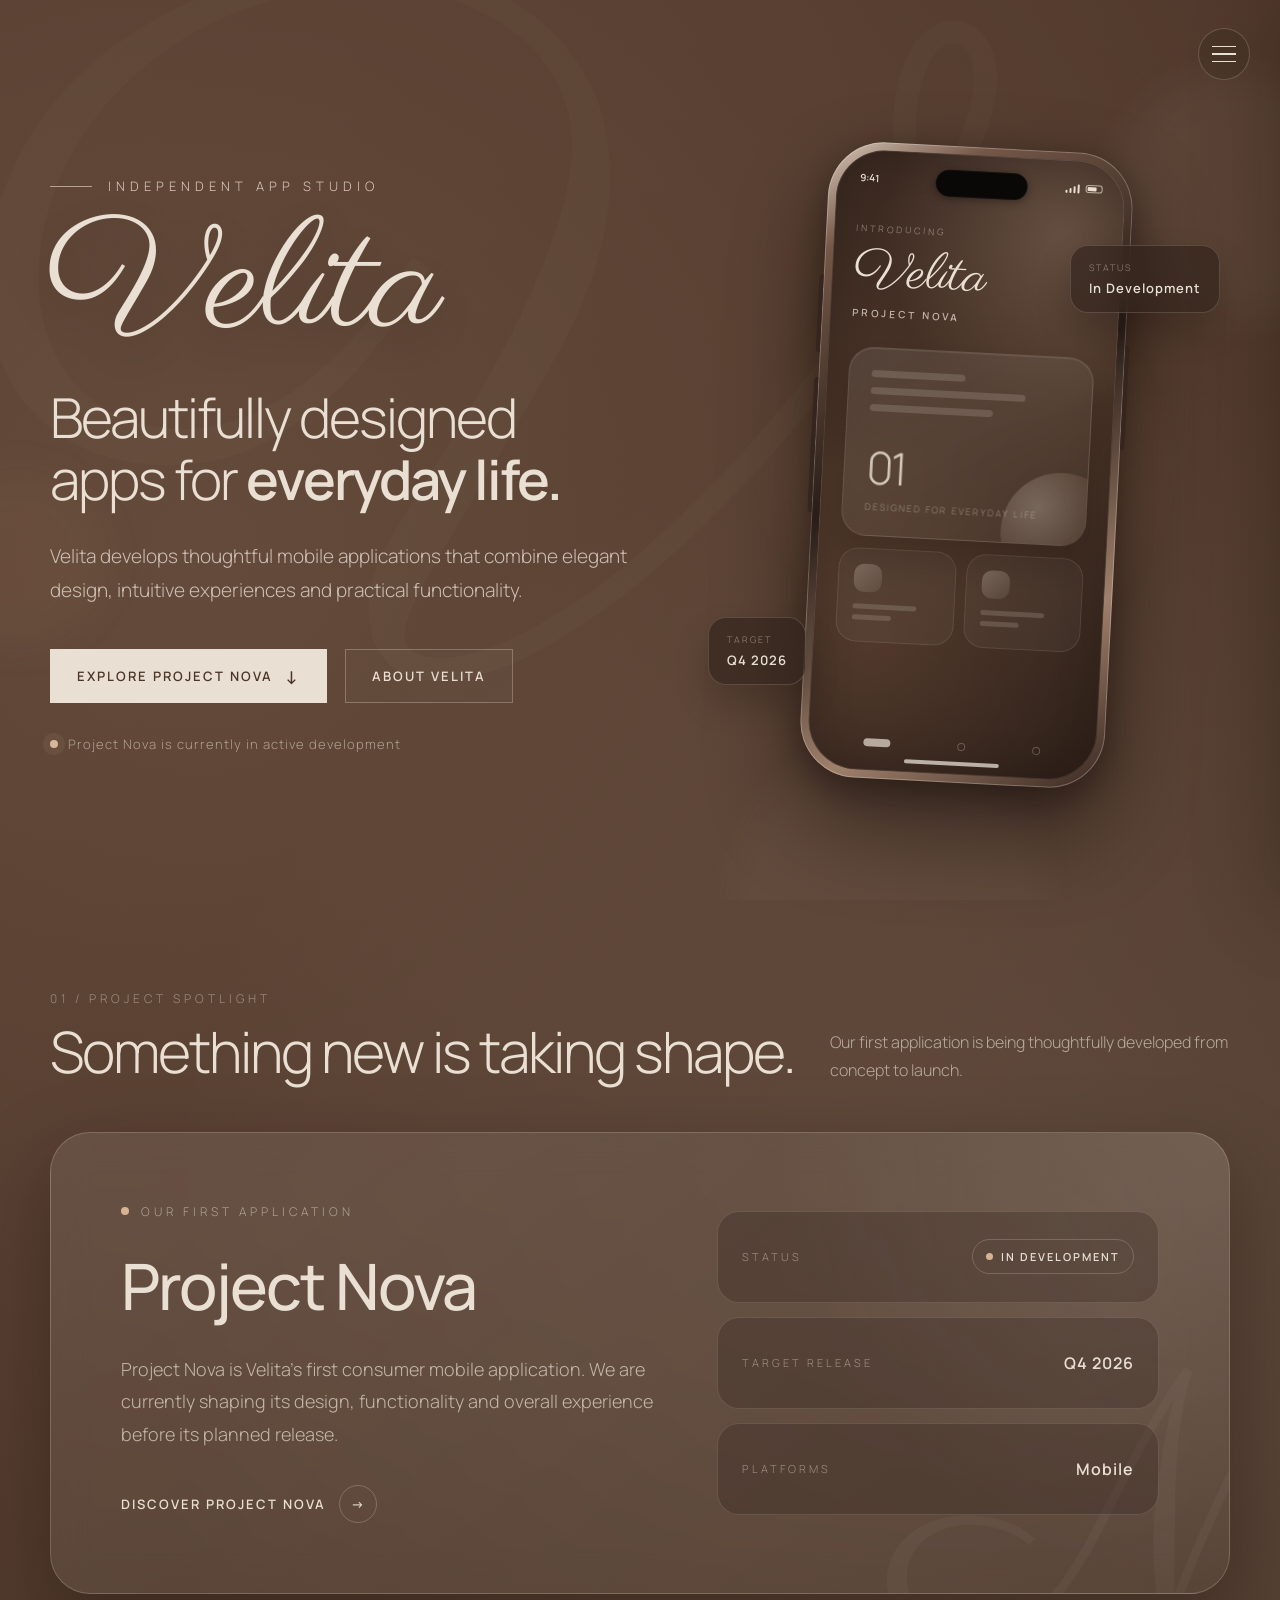
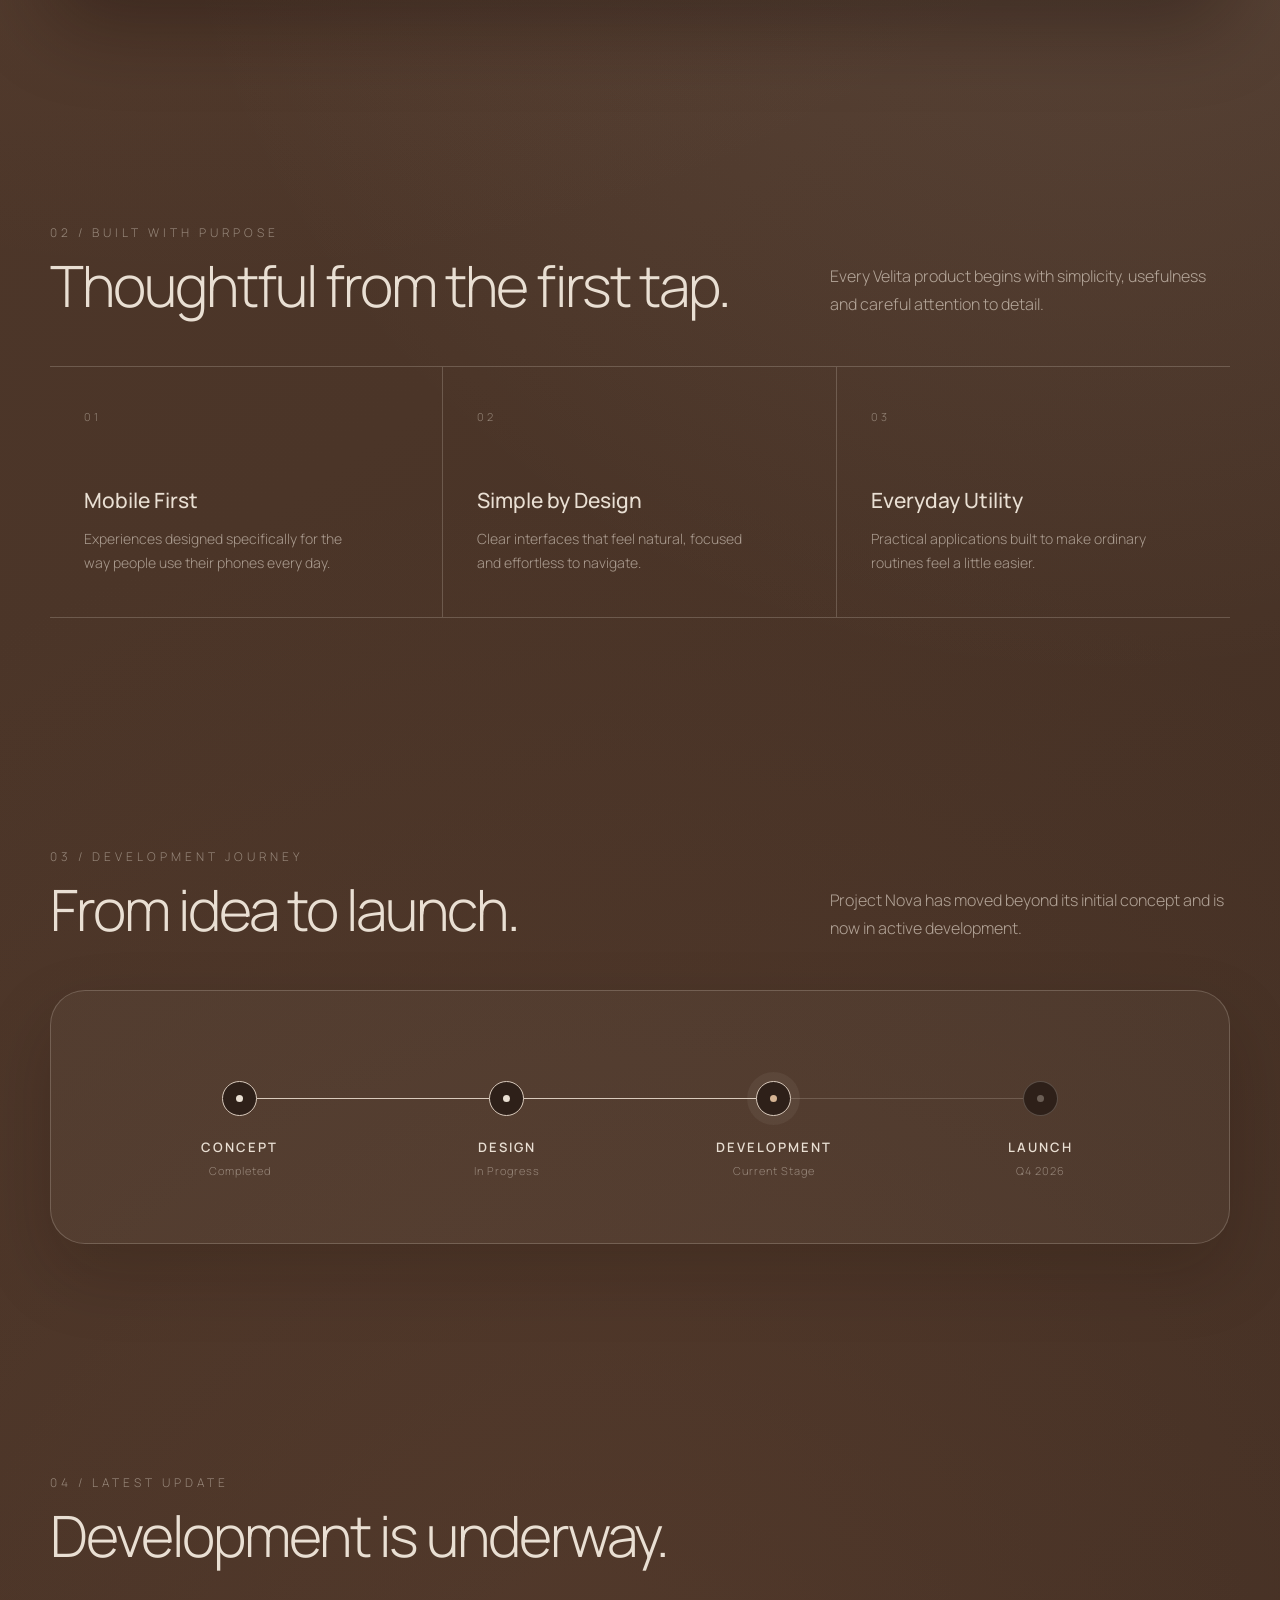
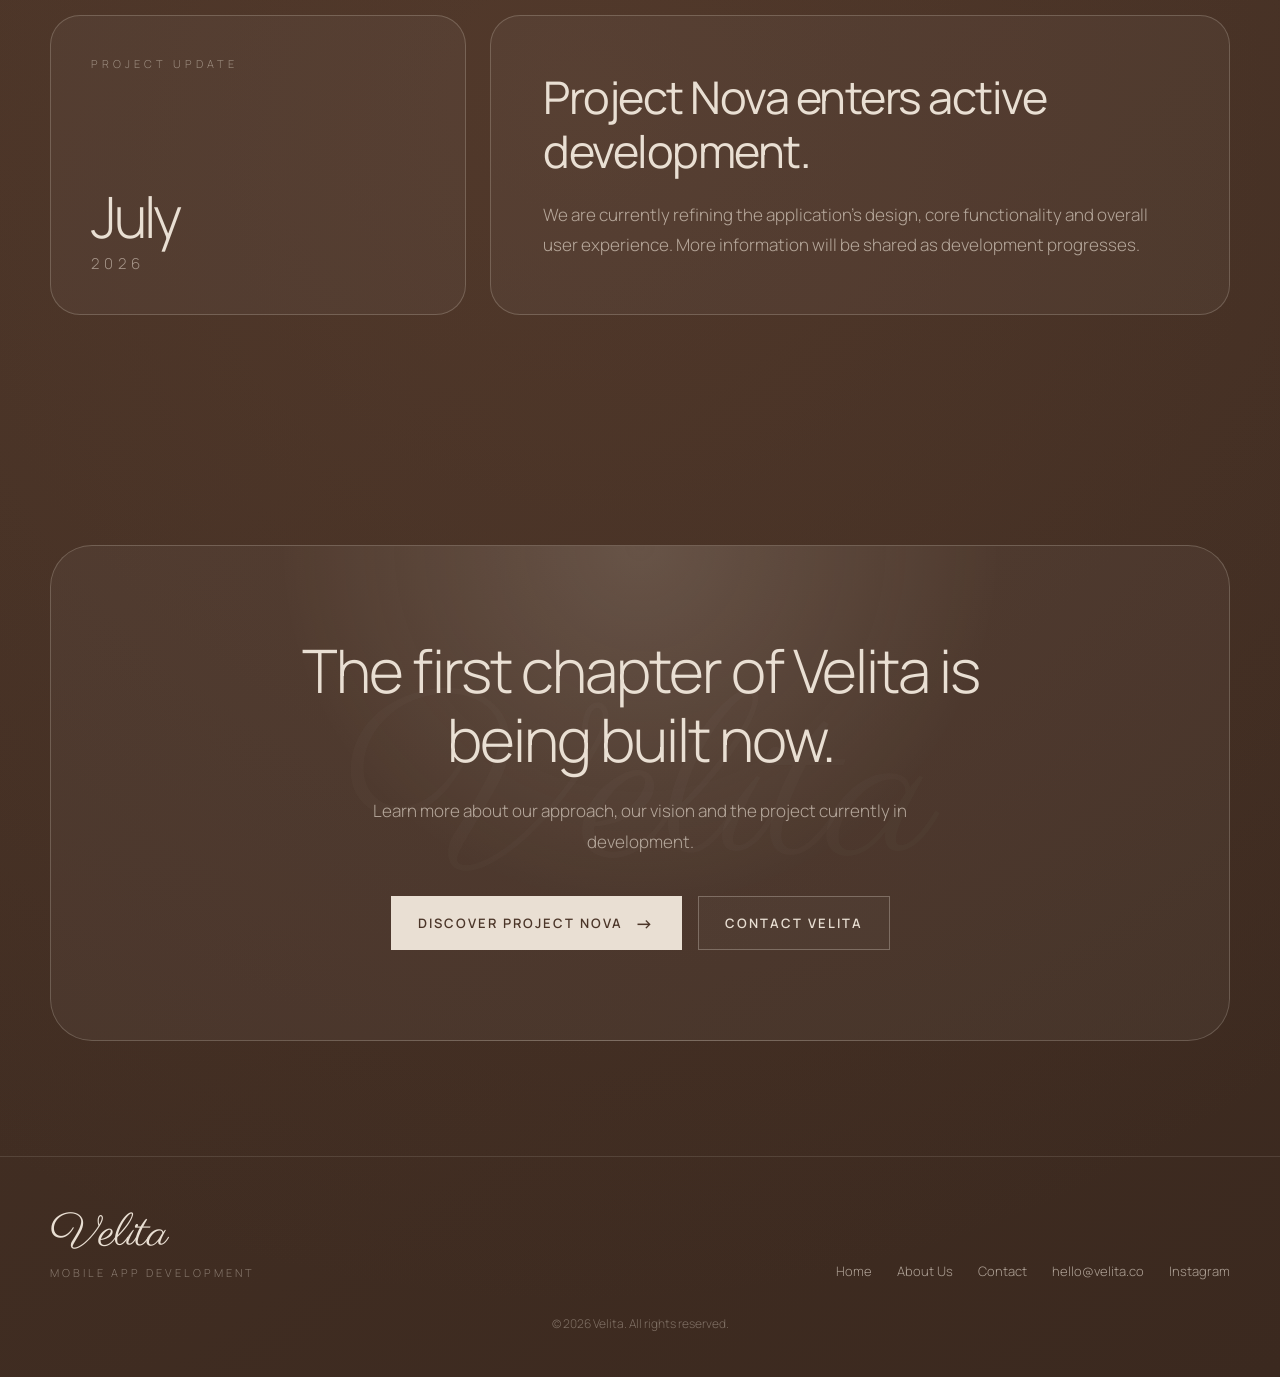
==== index.html @ 570be7b5 "Update index.html" ====
<!-- <!DOCTYPE html>
<html lang="en">

<head>
<meta charset="UTF-8">
<meta name="viewport" content="width=device-width, initial-scale=1.0">

<title>Velita | Mobile App Development</title>

<link rel="preconnect" href="https://fonts.googleapis.com">
<link rel="preconnect" href="https://fonts.gstatic.com" crossorigin>

<link href="https://fonts.googleapis.com/css2?family=Manrope:wght@300;400;600&family=Parisienne&display=swap" rel="stylesheet">

<style>

*{
    margin:0;
    padding:0;
    box-sizing:border-box;
}

html{
    scroll-behavior:smooth;
}

body{
    background:#4B3528;
    color:#E9DFD3;
    font-family:'Manrope',sans-serif;

    display:flex;
    justify-content:center;
    align-items:flex-start;

    min-height:100vh;
    text-align:center;
    padding:80px 30px 40px;
}

/* MENU BUTTON */

.menu-button{
    position:fixed;
    top:30px;
    right:30px;
    z-index:1001;

    width:45px;
    height:45px;

    border:none;
    background:transparent;
    cursor:pointer;

    display:flex;
    flex-direction:column;
    justify-content:center;
    align-items:center;
    gap:6px;
}

.menu-button span{
    width:28px;
    height:2px;
    background:#E9DFD3;
    transition:.3s;
}

/* DARK BACKGROUND BEHIND MENU */

.menu-overlay{
    position:fixed;
    inset:0;

    background:rgba(0,0,0,.35);

    opacity:0;
    visibility:hidden;

    transition:.3s;
    z-index:999;
}

.menu-overlay.active{
    opacity:1;
    visibility:visible;
}

/* SLIDE-OUT MENU */

.menu{
    position:fixed;
    top:0;
    right:-350px;

    width:320px;
    max-width:85%;
    height:100vh;

    background:#E9DFD3;
    color:#4B3528;

    padding:110px 45px;

    transition:.35s;
    z-index:1000;

    text-align:left;
}

.menu.active{
    right:0;
}

.menu a{
    display:block;

    color:#4B3528;
    text-decoration:none;

    font-size:24px;
    font-weight:300;

    margin-bottom:30px;
    transition:.2s;
}

.menu a:hover{
    opacity:.6;
}

.menu a.current{
    font-weight:600;
}

/* MAIN PAGE */

.container{
    width:100%;
    max-width:760px;
    padding:30px;
}

h1{
    font-family:'Parisienne',cursive;
    font-size:110px;
    font-weight:400;
    margin-bottom:15px;
}

.subtitle{
    letter-spacing:6px;
    font-size:18px;
    margin-bottom:50px;
}

.line{
    width:70px;
    height:1px;
    background:#E9DFD3;
    margin:0 auto 50px;
    opacity:.8;
}

h2{
    font-size:44px;
    font-weight:300;
    letter-spacing:8px;
    margin-bottom:30px;
}

p{
    font-size:20px;
    line-height:1.8;
    opacity:.9;
}

.section-line{
    width:70px;
    height:1px;
    background:#E9DFD3;
    margin:75px auto 65px;
    opacity:.8;
}

/* PROJECT SPOTLIGHT */

.project-card{
    margin-top:40px;
    padding:50px 40px;

    border:1px solid rgba(233,223,211,.4);

    transition:transform .3s, border-color .3s;
}

.project-card:hover{
    transform:translateY(-4px);
    border-color:rgba(233,223,211,.8);
}

.project-label{
    font-size:14px;
    letter-spacing:4px;
    text-transform:uppercase;
    opacity:.7;
    margin-bottom:25px;
}

.project-name{
    font-size:28px;
    font-weight:600;
    letter-spacing:5px;
    margin-bottom:25px;
}

.project-description{
    max-width:580px;
    margin:0 auto;
}

.project-details{
    display:flex;
    justify-content:center;
    gap:60px;

    margin-top:35px;
}

.project-detail{
    min-width:140px;
}

.detail-label{
    font-size:13px;
    letter-spacing:3px;
    text-transform:uppercase;
    opacity:.65;
    margin-bottom:10px;
}

.detail-value{
    font-size:18px;
    letter-spacing:2px;
}

.status-badge{
    display:inline-block;

    padding:10px 18px;
    border:1px solid rgba(233,223,211,.5);

    font-size:13px;
    letter-spacing:2px;
    text-transform:uppercase;
}

.project-button{
    display:inline-block;

    margin-top:40px;
    padding:15px 28px;

    background:#E9DFD3;
    color:#4B3528;

    text-decoration:none;

    font-size:15px;
    font-weight:600;
    letter-spacing:2px;
    text-transform:uppercase;

    transition:opacity .2s, transform .2s;
}

.project-button:hover{
    opacity:.85;
    transform:translateY(-2px);
}

/* LATEST UPDATE */

.update-date{
    font-size:14px;
    letter-spacing:4px;
    text-transform:uppercase;
    opacity:.65;
    margin-bottom:20px;
}

.update-title{
    font-size:24px;
    font-weight:600;
    letter-spacing:2px;
    margin-bottom:20px;
}

.update-text{
    max-width:600px;
    margin:0 auto;
}

/* CONTACT */

.contact{
    margin-top:70px;
    font-size:18px;
}

.contact a{
    color:#E9DFD3;
    text-decoration:none;
    transition:.2s;
}

.instagram{
    margin-top:25px;
}

.instagram a{
    color:#E9DFD3;
    text-decoration:none;
    font-size:20px;
    transition:.2s;
}

.instagram a:hover,
.contact a:hover{
    opacity:.7;
}

.footer{
    margin-top:55px;
    font-size:15px;
    opacity:.6;
}

/* PHONE SIZE */

@media(max-width:600px){

    body{
        padding:70px 20px 30px;
    }

    .container{
        padding:20px 10px;
    }

    h1{
        font-size:80px;
    }

    .subtitle{
        font-size:14px;
        letter-spacing:4px;
        margin-bottom:40px;
    }

    h2{
        font-size:29px;
        letter-spacing:4px;
        line-height:1.4;
    }

    p{
        font-size:17px;
    }

    .section-line{
        margin:60px auto 55px;
    }

    .project-card{
        padding:40px 20px;
    }

    .project-name{
        font-size:22px;
        letter-spacing:3px;
    }

    .project-details{
        flex-direction:column;
        gap:30px;
    }

    .project-button{
        width:100%;
        padding:15px 10px;
        font-size:13px;
    }

    .update-title{
        font-size:21px;
    }

    .menu-button{
        top:20px;
        right:20px;
    }
}

</style>

</head>

<body>

<button class="menu-button" id="menuButton" aria-label="Open menu">
    <span></span>
    <span></span>
    <span></span>
</button>

<div class="menu-overlay" id="menuOverlay"></div>

<nav class="menu" id="menu">
    <a href="index.html" class="current">Home</a>
    <a href="about.html">About Us</a>
    <a href="contact.html">Contact</a>
</nav>

<main class="container">

<h1>Velita</h1>

<div class="subtitle">APP DEVELOPMENT</div>

<div class="line"></div>

!-- Здрасти Лельо --

<h2></h2>

<p>
Velita develops beautifully designed mobile applications
that help simplify everyday life.
</p>

<div class="section-line"></div>

<h2>PROJECT SPOTLIGHT</h2>

<div class="project-card">

    <div class="project-label">
        Our First Application
    </div>

    <div class="project-name">
        PROJECT NOVA
    </div>

    <p class="project-description">
        Our first mobile application is currently in development.
        More details will be revealed as development progresses.
    </p>

    <div class="project-details">

        <div class="project-detail">
            <div class="detail-label">Status</div>

            <div class="status-badge">
                In Development
            </div>
        </div>

        <div class="project-detail">
            <div class="detail-label">Target Release</div>

            <div class="detail-value">
                Q4 2026
            </div>
        </div>

    </div>

    <a class="project-button" href="about.html#current-projects">
        Discover Project Nova →
    </a>

</div>

<div class="section-line"></div>

<h2>LATEST UPDATE</h2>

<div class="update-date">
July 2026
</div>

<div class="update-title">
Project Nova is now in active development.
</div>

<p class="update-text">
We are currently shaping the design, functionality and
overall experience of our first application. More information
will be shared as the project develops.
</p>

<div class="contact">
Contact:
<a href="mailto:hello@velita.co">
hello@velita.co
</a>
</div>

<div class="instagram">
<a href="https://instagram.com/velita_apps" target="_blank" rel="noopener noreferrer">
@velita_apps
</a>
</div>

<div class="footer">
© 2026 Velita. All rights reserved.
</div>

</main>

<script>

const menuButton = document.getElementById("menuButton");
const menu = document.getElementById("menu");
const menuOverlay = document.getElementById("menuOverlay");

function toggleMenu(){
    menu.classList.toggle("active");
    menuOverlay.classList.toggle("active");
}

function closeMenu(){
    menu.classList.remove("active");
    menuOverlay.classList.remove("active");
}

menuButton.addEventListener("click", toggleMenu);
menuOverlay.addEventListener("click", closeMenu);

document.addEventListener("keydown", function(event){
    if(event.key === "Escape"){
        closeMenu();
    }
});

</script>

</body>

</html>
-->
<!DOCTYPE html>
<html lang="en">

<head>
<meta charset="UTF-8">
<meta name="viewport" content="width=device-width, initial-scale=1.0">

<meta
    name="description"
    content="Velita develops beautifully designed mobile applications that simplify everyday life."
>

<title>Velita | Mobile App Development</title>

<link rel="preconnect" href="https://fonts.googleapis.com">
<link rel="preconnect" href="https://fonts.gstatic.com" crossorigin>

<link
    href="https://fonts.googleapis.com/css2?family=Manrope:wght@300;400;500;600&family=Parisienne&display=swap"
    rel="stylesheet"
>

<style>

/* ---------------------------------
   BASE
--------------------------------- */

:root{
    --brown:#4B3528;
    --brown-dark:#2E2019;
    --brown-light:#644A3A;

    --cream:#E9DFD3;
    --cream-soft:#D9CABC;
    --cream-muted:#BCA999;

    --glass:rgba(255,255,255,.055);
    --glass-strong:rgba(255,255,255,.09);
    --border:rgba(233,223,211,.22);
    --border-strong:rgba(233,223,211,.45);

    --shadow:0 30px 80px rgba(20,10,5,.35);
}

*{
    margin:0;
    padding:0;
    box-sizing:border-box;
}

html{
    scroll-behavior:smooth;
}

body{
    min-height:100vh;
    overflow-x:hidden;

    background:
        radial-gradient(
            circle at 16% 12%,
            rgba(201,166,137,.17),
            transparent 32%
        ),
        radial-gradient(
            circle at 86% 29%,
            rgba(233,223,211,.10),
            transparent 28%
        ),
        radial-gradient(
            circle at 45% 72%,
            rgba(116,80,60,.28),
            transparent 36%
        ),
        linear-gradient(
            145deg,
            #51392C 0%,
            var(--brown) 42%,
            #3B291F 100%
        );

    color:var(--cream);
    font-family:'Manrope',sans-serif;
    font-weight:300;
}

/* Subtle background texture */

body::before{
    content:"";
    position:fixed;
    inset:0;
    z-index:-3;
    pointer-events:none;

    opacity:.18;

    background-image:
        repeating-linear-gradient(
            0deg,
            transparent,
            transparent 2px,
            rgba(255,255,255,.018) 2px,
            rgba(255,255,255,.018) 3px
        );
}

/* Large background V */

body::after{
    content:"V";

    position:fixed;
    left:-3vw;
    top:44%;
    transform:translateY(-50%);

    z-index:-2;
    pointer-events:none;

    font-family:'Parisienne',cursive;
    font-size:min(78vw, 900px);
    line-height:1;

    color:rgba(233,223,211,.025);
}

/* ---------------------------------
   FLOATING BACKGROUND SHAPES
--------------------------------- */

.background-shapes{
    position:fixed;
    inset:0;
    z-index:-1;
    overflow:hidden;
    pointer-events:none;
}

.blur-shape{
    position:absolute;
    border-radius:50%;
    filter:blur(20px);
    opacity:.45;

    animation:floatShape 12s ease-in-out infinite alternate;
}

.blur-shape.one{
    width:250px;
    height:250px;

    top:8%;
    right:-80px;

    background:rgba(233,223,211,.12);
}

.blur-shape.two{
    width:180px;
    height:180px;

    top:52%;
    left:-70px;

    background:rgba(192,149,118,.16);
    animation-delay:-4s;
}

.blur-shape.three{
    width:320px;
    height:320px;

    bottom:-160px;
    right:18%;

    background:rgba(233,223,211,.07);
    animation-delay:-8s;
}

@keyframes floatShape{

    from{
        transform:translate3d(0,0,0) scale(1);
    }

    to{
        transform:translate3d(25px,-35px,0) scale(1.08);
    }
}

/* ---------------------------------
   MENU
--------------------------------- */

.menu-button{
    position:fixed;
    top:28px;
    right:30px;

    z-index:1002;

    width:52px;
    height:52px;

    border:1px solid rgba(233,223,211,.22);
    border-radius:50%;

    background:rgba(46,32,25,.22);
    backdrop-filter:blur(14px);
    -webkit-backdrop-filter:blur(14px);

    cursor:pointer;

    display:flex;
    flex-direction:column;
    justify-content:center;
    align-items:center;
    gap:6px;

    transition:
        background .25s,
        border-color .25s,
        transform .25s;
}

.menu-button:hover{
    transform:scale(1.05);
    background:rgba(233,223,211,.10);
    border-color:rgba(233,223,211,.5);
}

.menu-button span{
    display:block;

    width:24px;
    height:1.5px;

    background:var(--cream);

    transition:
        transform .3s,
        opacity .3s;
}

.menu-button.active span:nth-child(1){
    transform:translateY(7.5px) rotate(45deg);
}

.menu-button.active span:nth-child(2){
    opacity:0;
}

.menu-button.active span:nth-child(3){
    transform:translateY(-7.5px) rotate(-45deg);
}

.menu-overlay{
    position:fixed;
    inset:0;

    z-index:999;

    background:rgba(18,10,6,.56);

    opacity:0;
    visibility:hidden;

    transition:
        opacity .3s,
        visibility .3s;
}

.menu-overlay.active{
    opacity:1;
    visibility:visible;
}

.menu{
    position:fixed;
    top:0;
    right:-380px;

    z-index:1000;

    width:350px;
    max-width:88%;
    height:100vh;

    padding:115px 48px 50px;

    background:rgba(233,223,211,.97);
    color:var(--brown);

    box-shadow:-30px 0 80px rgba(20,10,5,.3);

    transition:right .38s cubic-bezier(.2,.8,.2,1);
}

.menu.active{
    right:0;
}

.menu-label{
    margin-bottom:34px;

    font-size:12px;
    letter-spacing:4px;
    text-transform:uppercase;

    opacity:.55;
}

.menu a{
    position:relative;

    display:block;
    width:max-content;

    margin-bottom:27px;

    color:var(--brown);
    text-decoration:none;

    font-size:27px;
    font-weight:300;

    transition:opacity .2s;
}

.menu a::after{
    content:"";

    position:absolute;
    left:0;
    bottom:-6px;

    width:0;
    height:1px;

    background:var(--brown);

    transition:width .25s;
}

.menu a:hover::after,
.menu a.current::after{
    width:100%;
}

.menu a.current{
    font-weight:600;
}

/* ---------------------------------
   PAGE WRAPPER
--------------------------------- */

.page{
    position:relative;
    width:100%;
}

.content{
    width:min(1180px, calc(100% - 60px));
    margin:0 auto;
}

/* ---------------------------------
   HERO
--------------------------------- */

.hero{
    position:relative;

    min-height:100vh;

    display:grid;
    grid-template-columns:minmax(0, 1.05fr) minmax(330px, .95fr);
    align-items:center;
    gap:70px;

    padding:120px 0 90px;
}

.hero-copy{
    position:relative;
    z-index:2;
    text-align:left;
}

.eyebrow{
    display:flex;
    align-items:center;
    gap:16px;

    margin-bottom:24px;

    font-size:13px;
    letter-spacing:5px;
    text-transform:uppercase;

    color:var(--cream-soft);
}

.eyebrow::before{
    content:"";

    width:42px;
    height:1px;

    background:var(--cream-soft);
    opacity:.7;
}

.logo{
    font-family:'Parisienne',cursive;
    font-size:clamp(94px, 12vw, 155px);
    font-weight:400;
    line-height:.9;

    margin-left:-5px;
    margin-bottom:30px;

    text-shadow:0 14px 40px rgba(20,10,5,.18);
}

.hero-title{
    max-width:650px;

    margin-bottom:28px;

    font-size:clamp(35px, 4.3vw, 59px);
    font-weight:300;
    line-height:1.12;
    letter-spacing:-2px;
}

.hero-title strong{
    font-weight:600;
}

.hero-description{
    max-width:585px;

    font-size:19px;
    line-height:1.8;

    color:rgba(233,223,211,.78);
}

.hero-actions{
    display:flex;
    align-items:center;
    gap:18px;
    flex-wrap:wrap;

    margin-top:42px;
}

.primary-button,
.secondary-button{
    display:inline-flex;
    align-items:center;
    justify-content:center;
    gap:12px;

    min-height:54px;
    padding:0 26px;

    text-decoration:none;

    font-size:13px;
    font-weight:600;
    letter-spacing:2px;
    text-transform:uppercase;

    transition:
        transform .25s,
        background .25s,
        color .25s,
        border-color .25s;
}

.primary-button{
    background:var(--cream);
    color:var(--brown);

    border:1px solid var(--cream);
}

.primary-button:hover{
    transform:translateY(-3px);
    background:#F5ECE1;
}

.secondary-button{
    color:var(--cream);
    border:1px solid rgba(233,223,211,.3);
    background:rgba(255,255,255,.025);
}

.secondary-button:hover{
    transform:translateY(-3px);
    border-color:rgba(233,223,211,.7);
    background:rgba(255,255,255,.07);
}

.button-arrow{
    font-size:18px;
    line-height:1;
}

.hero-note{
    display:flex;
    align-items:center;
    gap:10px;

    margin-top:32px;

    font-size:13px;
    letter-spacing:1px;

    color:rgba(233,223,211,.58);
}

.live-dot{
    width:8px;
    height:8px;

    border-radius:50%;
    background:#D8B89A;

    box-shadow:0 0 0 7px rgba(216,184,154,.08);

    animation:pulse 2.2s ease-in-out infinite;
}

@keyframes pulse{

    0%,
    100%{
        box-shadow:0 0 0 5px rgba(216,184,154,.08);
    }

    50%{
        box-shadow:0 0 0 11px rgba(216,184,154,.025);
    }
}

/* ---------------------------------
   PHONE MOCKUP
--------------------------------- */

.phone-stage{
    position:relative;

    min-height:690px;

    display:flex;
    align-items:center;
    justify-content:center;
}

.phone-glow{
    position:absolute;

    width:440px;
    height:440px;

    border-radius:50%;

    background:
        radial-gradient(
            circle,
            rgba(233,223,211,.18) 0%,
            rgba(205,165,134,.08) 45%,
            transparent 70%
        );

    filter:blur(6px);

    animation:phoneGlow 4s ease-in-out infinite alternate;
}

@keyframes phoneGlow{

    from{
        transform:scale(.94);
        opacity:.75;
    }

    to{
        transform:scale(1.06);
        opacity:1;
    }
}

.phone{
    position:relative;
    z-index:2;

    width:305px;
    aspect-ratio:71.9 / 150;

    padding:8px;

    border-radius:56px;

    background:
        linear-gradient(
            145deg,
            #D9C7B8 0%,
            #745848 13%,
            #291D17 45%,
            #9F806B 77%,
            #39271F 100%
        );

    box-shadow:
        0 45px 90px rgba(15,7,4,.48),
        0 12px 35px rgba(15,7,4,.35),
        inset 0 0 0 1px rgba(255,255,255,.25);

    transform:rotate(3deg);

    transition:transform .5s cubic-bezier(.2,.8,.2,1);
}

.phone-stage:hover .phone{
    transform:rotate(0deg) translateY(-8px);
}

.phone::before{
    content:"";

    position:absolute;
    left:-4px;
    top:135px;

    width:4px;
    height:78px;

    border-radius:3px 0 0 3px;

    background:#34251E;

    box-shadow:
        0 103px 0 #34251E,
        0 160px 0 #34251E;
}

.phone::after{
    content:"";

    position:absolute;
    right:-4px;
    top:190px;

    width:4px;
    height:105px;

    border-radius:0 3px 3px 0;

    background:#34251E;
}

.phone-screen{
    position:relative;

    width:100%;
    height:100%;

    overflow:hidden;

    border-radius:49px;

    background:
        radial-gradient(
            circle at 78% 12%,
            rgba(222,190,163,.22),
            transparent 30%
        ),
        radial-gradient(
            circle at 20% 80%,
            rgba(150,107,82,.22),
            transparent 40%
        ),
        linear-gradient(
            160deg,
            #392820 0%,
            #4B3528 45%,
            #2E2019 100%
        );

    box-shadow:
        inset 0 0 0 1px rgba(255,255,255,.11),
        inset 0 0 45px rgba(0,0,0,.16);
}

.dynamic-island{
    position:absolute;
    top:16px;
    left:50%;
    transform:translateX(-50%);

    z-index:5;

    width:92px;
    height:27px;

    border-radius:22px;

    background:#090807;

    box-shadow:
        0 2px 8px rgba(0,0,0,.35),
        inset 0 0 0 1px rgba(255,255,255,.035);
}

.phone-status{
    position:absolute;
    top:21px;
    left:23px;
    right:23px;

    z-index:4;

    display:flex;
    justify-content:space-between;
    align-items:center;

    font-size:10px;
    font-weight:600;
}

.status-icons{
    display:flex;
    align-items:center;
    gap:6px;
}

.signal{
    display:flex;
    align-items:flex-end;
    gap:2px;
}

.signal span{
    display:block;
    width:2px;

    border-radius:2px;
    background:var(--cream);
}

.signal span:nth-child(1){
    height:3px;
}

.signal span:nth-child(2){
    height:5px;
}

.signal span:nth-child(3){
    height:7px;
}

.signal span:nth-child(4){
    height:9px;
}

.battery{
    width:17px;
    height:8px;

    padding:1px;

    border:1px solid rgba(233,223,211,.7);
    border-radius:3px;
}

.battery::after{
    content:"";

    display:block;

    width:72%;
    height:100%;

    border-radius:1px;
    background:var(--cream);
}

.phone-content{
    position:relative;

    height:100%;

    display:flex;
    flex-direction:column;

    padding:72px 22px 24px;
}

.phone-small-label{
    margin-bottom:12px;

    font-size:9px;
    letter-spacing:3px;
    text-transform:uppercase;

    color:rgba(233,223,211,.54);
}

.phone-logo{
    font-family:'Parisienne',cursive;
    font-size:52px;
    line-height:1;

    margin-bottom:7px;
}

.phone-project{
    font-size:10px;
    font-weight:600;
    letter-spacing:3px;

    color:rgba(233,223,211,.75);
}

.phone-feature{
    position:relative;

    margin-top:27px;
    min-height:175px;

    overflow:hidden;

    padding:22px;

    border:1px solid rgba(233,223,211,.14);
    border-radius:25px;

    background:
        linear-gradient(
            145deg,
            rgba(255,255,255,.09),
            rgba(255,255,255,.025)
        );

    box-shadow:
        0 20px 35px rgba(15,7,4,.16),
        inset 0 1px 0 rgba(255,255,255,.08);

    backdrop-filter:blur(12px);
    -webkit-backdrop-filter:blur(12px);
}

.phone-feature::before{
    content:"";

    position:absolute;
    width:120px;
    height:120px;

    right:-36px;
    bottom:-48px;

    border-radius:50%;

    background:
        radial-gradient(
            circle at 30% 30%,
            rgba(233,223,211,.28),
            rgba(188,145,113,.08) 58%,
            transparent 62%
        );
}

.mockup-line{
    height:7px;

    margin-bottom:10px;

    border-radius:10px;

    background:rgba(233,223,211,.17);
}

.mockup-line.one{
    width:47%;
}

.mockup-line.two{
    width:78%;
}

.mockup-line.three{
    width:62%;
}

.mockup-number{
    margin-top:25px;

    font-size:45px;
    font-weight:300;
    letter-spacing:-3px;

    color:rgba(233,223,211,.85);
}

.mockup-caption{
    margin-top:2px;

    font-size:9px;
    letter-spacing:2px;
    text-transform:uppercase;

    color:rgba(233,223,211,.48);
}

.mini-cards{
    display:grid;
    grid-template-columns:1fr 1fr;
    gap:10px;

    margin-top:12px;
}

.mini-card{
    min-height:82px;

    padding:15px;

    border:1px solid rgba(233,223,211,.11);
    border-radius:20px;

    background:rgba(255,255,255,.04);
}

.mini-card-icon{
    width:28px;
    height:28px;

    margin-bottom:12px;

    border-radius:10px;

    background:
        linear-gradient(
            145deg,
            rgba(233,223,211,.28),
            rgba(233,223,211,.07)
        );
}

.mini-card-line{
    width:75%;
    height:5px;

    margin-bottom:6px;

    border-radius:8px;
    background:rgba(233,223,211,.17);
}

.mini-card-line.short{
    width:46%;
}

.phone-navigation{
    display:flex;
    justify-content:space-around;
    align-items:center;

    margin-top:auto;
    padding-top:18px;
}

.nav-dot{
    width:8px;
    height:8px;

    border:1px solid rgba(233,223,211,.28);
    border-radius:50%;
}

.nav-dot.active{
    width:27px;

    border-radius:10px;
    border:none;

    background:rgba(233,223,211,.7);
}

.home-indicator{
    position:absolute;
    bottom:9px;
    left:50%;
    transform:translateX(-50%);

    width:95px;
    height:4px;

    border-radius:4px;
    background:rgba(233,223,211,.75);
}

/* Floating phone labels */

.floating-card{
    position:absolute;
    z-index:3;

    padding:15px 18px;

    border:1px solid rgba(233,223,211,.17);
    border-radius:18px;

    background:rgba(46,32,25,.58);

    box-shadow:0 18px 35px rgba(15,7,4,.2);

    backdrop-filter:blur(14px);
    -webkit-backdrop-filter:blur(14px);

    animation:floatCard 4s ease-in-out infinite alternate;
}

.floating-card.top{
    top:125px;
    right:10px;
}

.floating-card.bottom{
    left:5px;
    bottom:125px;

    animation-delay:-2s;
}

.floating-card-label{
    margin-bottom:5px;

    font-size:9px;
    letter-spacing:2px;
    text-transform:uppercase;

    color:rgba(233,223,211,.5);
}

.floating-card-value{
    font-size:13px;
    font-weight:600;
    letter-spacing:1px;
}

@keyframes floatCard{

    from{
        transform:translateY(-4px);
    }

    to{
        transform:translateY(8px);
    }
}

/* ---------------------------------
   SHARED SECTIONS
--------------------------------- */

.section{
    position:relative;
    padding:115px 0;
}

.section-heading{
    display:flex;
    justify-content:space-between;
    align-items:flex-end;
    gap:30px;

    margin-bottom:48px;

    text-align:left;
}

.section-number{
    margin-bottom:13px;

    font-size:12px;
    letter-spacing:4px;
    text-transform:uppercase;

    color:rgba(233,223,211,.48);
}

.section-title{
    font-size:clamp(34px, 5vw, 57px);
    font-weight:300;
    line-height:1.12;
    letter-spacing:-2px;
}

.section-description{
    max-width:400px;

    font-size:16px;
    line-height:1.75;

    color:rgba(233,223,211,.65);
}

/* ---------------------------------
   PROJECT SPOTLIGHT
--------------------------------- */

.spotlight-section{
    padding-top:90px;
}

.project-panel{
    position:relative;

    overflow:hidden;

    display:grid;
    grid-template-columns:1.1fr .9fr;
    gap:55px;

    padding:70px;

    border:1px solid var(--border);
    border-radius:40px;

    background:
        radial-gradient(
            circle at 100% 0%,
            rgba(233,223,211,.12),
            transparent 36%
        ),
        linear-gradient(
            145deg,
            rgba(255,255,255,.085),
            rgba(255,255,255,.025)
        );

    box-shadow:var(--shadow);

    backdrop-filter:blur(18px);
    -webkit-backdrop-filter:blur(18px);
}

.project-panel::before{
    content:"N";

    position:absolute;
    right:-25px;
    bottom:-115px;

    font-family:'Parisienne',cursive;
    font-size:350px;
    line-height:1;

    color:rgba(233,223,211,.035);
}

.project-copy{
    position:relative;
    z-index:1;

    text-align:left;
}

.project-eyebrow{
    display:flex;
    align-items:center;
    gap:12px;

    margin-bottom:22px;

    font-size:12px;
    letter-spacing:4px;
    text-transform:uppercase;

    color:rgba(233,223,211,.58);
}

.project-eyebrow::before{
    content:"";

    width:8px;
    height:8px;

    border-radius:50%;
    background:#D6B493;
}

.project-title{
    margin-bottom:24px;

    font-size:clamp(38px, 5vw, 64px);
    font-weight:500;
    letter-spacing:-2px;
}

.project-copy p{
    max-width:560px;

    font-size:18px;
    line-height:1.8;

    color:rgba(233,223,211,.72);
}

.project-meta{
    position:relative;
    z-index:1;

    display:grid;
    align-content:center;
    gap:14px;
}

.meta-card{
    display:flex;
    align-items:center;
    justify-content:space-between;
    gap:20px;

    min-height:92px;
    padding:22px 24px;

    border:1px solid rgba(233,223,211,.15);
    border-radius:22px;

    background:rgba(33,22,17,.22);
}

.meta-label{
    font-size:11px;
    letter-spacing:3px;
    text-transform:uppercase;

    color:rgba(233,223,211,.5);
}

.meta-value{
    text-align:right;

    font-size:16px;
    font-weight:600;
    letter-spacing:1px;
}

.status-pill{
    display:inline-flex;
    align-items:center;
    gap:8px;

    padding:9px 13px;

    border:1px solid rgba(233,223,211,.22);
    border-radius:30px;

    font-size:11px;
    letter-spacing:2px;
    text-transform:uppercase;
}

.status-pill::before{
    content:"";

    width:7px;
    height:7px;

    border-radius:50%;
    background:#D6B493;
}

.project-link{
    display:inline-flex;
    align-items:center;
    gap:13px;

    margin-top:35px;

    color:var(--cream);
    text-decoration:none;

    font-size:13px;
    font-weight:600;
    letter-spacing:2px;
    text-transform:uppercase;
}

.project-link span{
    display:inline-flex;
    align-items:center;
    justify-content:center;

    width:38px;
    height:38px;

    border:1px solid rgba(233,223,211,.26);
    border-radius:50%;

    transition:
        transform .25s,
        background .25s,
        color .25s;
}

.project-link:hover span{
    transform:translateX(5px);
    background:var(--cream);
    color:var(--brown);
}

/* ---------------------------------
   PRINCIPLES STRIP
--------------------------------- */

.principles{
    display:grid;
    grid-template-columns:repeat(3, 1fr);

    overflow:hidden;

    border-top:1px solid var(--border);
    border-bottom:1px solid var(--border);
}

.principle{
    position:relative;

    min-height:250px;
    padding:42px 34px;

    text-align:left;

    transition:background .3s;
}

.principle:not(:last-child){
    border-right:1px solid var(--border);
}

.principle:hover{
    background:rgba(255,255,255,.045);
}

.principle-number{
    margin-bottom:62px;

    font-size:11px;
    letter-spacing:3px;

    color:rgba(233,223,211,.45);
}

.principle-title{
    margin-bottom:13px;

    font-size:21px;
    font-weight:500;
}

.principle-text{
    max-width:280px;

    font-size:14px;
    line-height:1.7;

    color:rgba(233,223,211,.6);
}

/* ---------------------------------
   JOURNEY
--------------------------------- */

.journey-panel{
    padding:65px 55px;

    border:1px solid var(--border);
    border-radius:35px;

    background:rgba(255,255,255,.035);

    box-shadow:0 30px 70px rgba(20,10,5,.18);
}

.journey-track{
    position:relative;

    display:grid;
    grid-template-columns:repeat(4, 1fr);

    margin-top:25px;
}

.journey-track::before{
    content:"";

    position:absolute;
    top:17px;
    left:12.5%;
    right:12.5%;

    height:1px;

    background:rgba(233,223,211,.2);
}

.journey-track::after{
    content:"";

    position:absolute;
    top:17px;
    left:12.5%;

    width:50%;
    height:1px;

    background:var(--cream-soft);
}

.journey-step{
    position:relative;
    z-index:1;

    text-align:center;
}

.step-dot{
    width:35px;
    height:35px;

    margin:0 auto 22px;

    border:1px solid rgba(233,223,211,.24);
    border-radius:50%;

    background:var(--brown-dark);

    display:flex;
    align-items:center;
    justify-content:center;
}

.step-dot::after{
    content:"";

    width:7px;
    height:7px;

    border-radius:50%;

    background:rgba(233,223,211,.32);
}

.journey-step.complete .step-dot,
.journey-step.current .step-dot{
    border-color:var(--cream-soft);
}

.journey-step.complete .step-dot::after{
    background:var(--cream);
}

.journey-step.current .step-dot{
    box-shadow:0 0 0 9px rgba(233,223,211,.055);
}

.journey-step.current .step-dot::after{
    background:#D6B493;

    animation:pulseJourney 2s ease-in-out infinite;
}

@keyframes pulseJourney{

    0%,
    100%{
        transform:scale(1);
    }

    50%{
        transform:scale(1.5);
    }
}

.step-title{
    margin-bottom:7px;

    font-size:13px;
    font-weight:600;
    letter-spacing:2px;
    text-transform:uppercase;
}

.step-label{
    font-size:11px;
    letter-spacing:1px;

    color:rgba(233,223,211,.45);
}

/* ---------------------------------
   LATEST UPDATE
--------------------------------- */

.update-grid{
    display:grid;
    grid-template-columns:.72fr 1.28fr;
    gap:24px;
}

.update-date-card,
.update-content-card{
    border:1px solid var(--border);
    border-radius:30px;

    background:rgba(255,255,255,.04);
}

.update-date-card{
    min-height:300px;
    padding:40px;

    display:flex;
    flex-direction:column;
    justify-content:space-between;

    text-align:left;
}

.update-label{
    font-size:11px;
    letter-spacing:4px;
    text-transform:uppercase;

    color:rgba(233,223,211,.48);
}

.update-month{
    font-size:57px;
    font-weight:300;
    line-height:1;
    letter-spacing:-3px;
}

.update-year{
    margin-top:8px;

    font-size:15px;
    letter-spacing:5px;

    color:rgba(233,223,211,.55);
}

.update-content-card{
    padding:52px;

    display:flex;
    flex-direction:column;
    justify-content:center;

    text-align:left;
}

.update-title{
    margin-bottom:22px;

    font-size:clamp(29px, 4vw, 45px);
    font-weight:400;
    line-height:1.2;
    letter-spacing:-1.5px;
}

.update-text{
    max-width:630px;

    font-size:17px;
    line-height:1.8;

    color:rgba(233,223,211,.65);
}

/* ---------------------------------
   CALL TO ACTION
--------------------------------- */

.cta{
    text-align:center;
}

.cta-card{
    position:relative;

    overflow:hidden;

    padding:90px 50px;

    border:1px solid var(--border);
    border-radius:42px;

    background:
        radial-gradient(
            circle at 50% 0%,
            rgba(233,223,211,.14),
            transparent 47%
        ),
        rgba(255,255,255,.045);
}

.cta-card::before{
    content:"Velita";

    position:absolute;
    left:50%;
    top:50%;
    transform:translate(-50%,-48%);

    font-family:'Parisienne',cursive;
    font-size:230px;
    line-height:1;

    color:rgba(233,223,211,.025);
    white-space:nowrap;
}

.cta-content{
    position:relative;
    z-index:1;
}

.cta-title{
    max-width:780px;

    margin:0 auto 22px;

    font-size:clamp(36px, 5vw, 60px);
    font-weight:300;
    line-height:1.15;
    letter-spacing:-2px;
}

.cta-text{
    max-width:590px;

    margin:0 auto;

    font-size:17px;
    line-height:1.8;

    color:rgba(233,223,211,.65);
}

.cta-actions{
    display:flex;
    justify-content:center;
    gap:16px;
    flex-wrap:wrap;

    margin-top:38px;
}

/* ---------------------------------
   FOOTER
--------------------------------- */

.footer{
    padding:55px 0 45px;

    border-top:1px solid rgba(233,223,211,.13);
}

.footer-inner{
    display:flex;
    justify-content:space-between;
    align-items:flex-end;
    gap:35px;
}

.footer-brand{
    text-align:left;
}

.footer-logo{
    font-family:'Parisienne',cursive;
    font-size:46px;
    line-height:1;
}

.footer-tagline{
    margin-top:7px;

    font-size:11px;
    letter-spacing:3px;
    text-transform:uppercase;

    color:rgba(233,223,211,.42);
}

.footer-links{
    display:flex;
    align-items:center;
    gap:25px;
    flex-wrap:wrap;
}

.footer-links a{
    color:rgba(233,223,211,.65);
    text-decoration:none;

    font-size:13px;

    transition:color .2s;
}

.footer-links a:hover{
    color:var(--cream);
}

.copyright{
    margin-top:35px;

    text-align:center;

    font-size:12px;
    color:rgba(233,223,211,.38);
}

/* ---------------------------------
   REVEAL ANIMATION
--------------------------------- */

.reveal{
    opacity:0;
    transform:translateY(30px);

    transition:
        opacity .8s ease,
        transform .8s ease;
}

.reveal.visible{
    opacity:1;
    transform:translateY(0);
}

/* ---------------------------------
   TABLET
--------------------------------- */

@media(max-width:960px){

    .content{
        width:min(100% - 40px, 760px);
    }

    .hero{
        grid-template-columns:1fr;
        gap:25px;

        padding-top:125px;
        text-align:center;
    }

    .hero-copy{
        text-align:center;
    }

    .eyebrow{
        justify-content:center;
    }

    .hero-title,
    .hero-description{
        margin-left:auto;
        margin-right:auto;
    }

    .hero-actions,
    .hero-note{
        justify-content:center;
    }

    .phone-stage{
        min-height:650px;
    }

    .section-heading{
        display:block;
        text-align:center;
    }

    .section-description{
        margin:22px auto 0;
    }

    .project-panel{
        grid-template-columns:1fr;
        padding:55px;
    }

    .project-copy{
        text-align:center;
    }

    .project-copy p{
        margin:0 auto;
    }

    .project-eyebrow{
        justify-content:center;
    }

    .project-link{
        justify-content:center;
    }

    .principles{
        grid-template-columns:1fr;
    }

    .principle{
        min-height:auto;
    }

    .principle:not(:last-child){
        border-right:none;
        border-bottom:1px solid var(--border);
    }

    .principle-number{
        margin-bottom:30px;
    }

    .update-grid{
        grid-template-columns:1fr;
    }

    .update-date-card{
        min-height:210px;
    }
}

/* ---------------------------------
   MOBILE
--------------------------------- */

@media(max-width:620px){

    .content{
        width:calc(100% - 30px);
    }

    .menu-button{
        top:18px;
        right:18px;

        width:48px;
        height:48px;
    }

    .menu{
        padding:105px 38px 40px;
    }

    .hero{
        min-height:auto;
        padding:110px 0 60px;
    }

    .logo{
        font-size:88px;
        margin-bottom:25px;
    }

    .hero-title{
        font-size:37px;
        letter-spacing:-1.5px;
    }

    .hero-description{
        font-size:16px;
    }

    .hero-actions{
        flex-direction:column;
        align-items:stretch;
    }

    .primary-button,
    .secondary-button{
        width:100%;
    }

    .phone-stage{
        min-height:560px;
    }

    .phone{
        width:255px;
        border-radius:49px;
    }

    .phone-screen{
        border-radius:43px;
    }

    .phone-glow{
        width:330px;
        height:330px;
    }

    .floating-card.top{
        top:90px;
        right:-4px;
    }

    .floating-card.bottom{
        left:-3px;
        bottom:90px;
    }

    .section{
        padding:80px 0;
    }

    .section-title{
        font-size:38px;
        letter-spacing:-1.5px;
    }

    .project-panel{
        padding:42px 24px;
        border-radius:30px;
    }

    .project-title{
        font-size:43px;
    }

    .project-copy p{
        font-size:16px;
    }

    .meta-card{
        align-items:flex-start;
        flex-direction:column;
    }

    .meta-value{
        text-align:left;
    }

    .principle{
        padding:36px 27px;
    }

    .journey-panel{
        padding:45px 25px;
    }

    .journey-track{
        grid-template-columns:1fr;
        gap:32px;
    }

    .journey-track::before,
    .journey-track::after{
        top:17px;
        bottom:17px;
        left:17px;

        width:1px;
        height:auto;
        right:auto;
    }

    .journey-track::after{
        height:66%;
    }

    .journey-step{
        display:grid;
        grid-template-columns:35px 1fr;
        column-gap:18px;

        text-align:left;
    }

    .step-dot{
        grid-row:1 / 3;
        margin:0;
    }

    .step-title{
        align-self:end;
    }

    .update-date-card,
    .update-content-card{
        border-radius:25px;
    }

    .update-date-card{
        min-height:180px;
        padding:32px;
    }

    .update-content-card{
        padding:36px 27px;
    }

    .update-month{
        font-size:48px;
    }

    .cta-card{
        padding:70px 24px;
        border-radius:30px;
    }

    .cta-title{
        font-size:39px;
    }

    .cta-actions{
        flex-direction:column;
    }

    .footer-inner{
        align-items:center;
        flex-direction:column;

        text-align:center;
    }

    .footer-brand{
        text-align:center;
    }

    .footer-links{
        justify-content:center;
    }
}

/* ---------------------------------
   REDUCED MOTION
--------------------------------- */

@media(prefers-reduced-motion:reduce){

    html{
        scroll-behavior:auto;
    }

    *,
    *::before,
    *::after{
        animation:none !important;
        transition:none !important;
    }

    .reveal{
        opacity:1;
        transform:none;
    }
}

</style>
</head>

<body>

<div class="background-shapes" aria-hidden="true">
    <div class="blur-shape one"></div>
    <div class="blur-shape two"></div>
    <div class="blur-shape three"></div>
</div>

<button
    class="menu-button"
    id="menuButton"
    aria-label="Open menu"
    aria-expanded="false"
>
    <span></span>
    <span></span>
    <span></span>
</button>

<div class="menu-overlay" id="menuOverlay"></div>

<nav class="menu" id="menu" aria-label="Main navigation">

    <div class="menu-label">
        Navigation
    </div>

    <a href="index.html" class="current">
        Home
    </a>

    <a href="about.html">
        About Us
    </a>

    <a href="contact.html">
        Contact
    </a>

</nav>

<div class="page">

    <!-- HERO -->

    <header class="hero content">

        <div class="hero-copy">

            <div class="eyebrow">
                Independent App Studio
            </div>

            <div class="logo">
                Velita
            </div>

            <h1 class="hero-title">
                Beautifully designed apps for
                <strong>everyday life.</strong>
            </h1>

            <p class="hero-description">
                Velita develops thoughtful mobile applications
                that combine elegant design, intuitive experiences
                and practical functionality.
            </p>

            <div class="hero-actions">

                <a
                    class="primary-button"
                    href="#project-spotlight"
                >
                    Explore Project Nova
                    <span class="button-arrow">↓</span>
                </a>

                <a
                    class="secondary-button"
                    href="about.html"
                >
                    About Velita
                </a>

            </div>

            <div class="hero-note">

                <span class="live-dot"></span>

                Project Nova is currently in active development

            </div>

        </div>

        <div class="phone-stage" aria-label="Abstract Project Nova app preview">

            <div class="phone-glow"></div>

            <div class="floating-card top">

                <div class="floating-card-label">
                    Status
                </div>

                <div class="floating-card-value">
                    In Development
                </div>

            </div>

            <div class="floating-card bottom">

                <div class="floating-card-label">
                    Target
                </div>

                <div class="floating-card-value">
                    Q4 2026
                </div>

            </div>

            <div class="phone">

                <div class="phone-screen">

                    <div class="dynamic-island"></div>

                    <div class="phone-status">

                        <span>9:41</span>

                        <div class="status-icons">

                            <div class="signal">
                                <span></span>
                                <span></span>
                                <span></span>
                                <span></span>
                            </div>

                            <div class="battery"></div>

                        </div>

                    </div>

                    <div class="phone-content">

                        <div class="phone-small-label">
                            Introducing
                        </div>

                        <div class="phone-logo">
                            Velita
                        </div>

                        <div class="phone-project">
                            PROJECT NOVA
                        </div>

                        <div class="phone-feature">

                            <div class="mockup-line one"></div>
                            <div class="mockup-line two"></div>
                            <div class="mockup-line three"></div>

                            <div class="mockup-number">
                                01
                            </div>

                            <div class="mockup-caption">
                                Designed for everyday life
                            </div>

                        </div>

                        <div class="mini-cards">

                            <div class="mini-card">

                                <div class="mini-card-icon"></div>

                                <div class="mini-card-line"></div>
                                <div class="mini-card-line short"></div>

                            </div>

                            <div class="mini-card">

                                <div class="mini-card-icon"></div>

                                <div class="mini-card-line"></div>
                                <div class="mini-card-line short"></div>

                            </div>

                        </div>

                        <div class="phone-navigation">

                            <div class="nav-dot active"></div>
                            <div class="nav-dot"></div>
                            <div class="nav-dot"></div>

                        </div>

                    </div>

                    <div class="home-indicator"></div>

                </div>

            </div>

        </div>

    </header>

    <main>

        <!-- PROJECT SPOTLIGHT -->

        <section
            class="section spotlight-section content reveal"
            id="project-spotlight"
        >

            <div class="section-heading">

                <div>

                    <div class="section-number">
                        01 / Project Spotlight
                    </div>

                    <h2 class="section-title">
                        Something new is taking shape.
                    </h2>

                </div>

                <p class="section-description">
                    Our first application is being thoughtfully
                    developed from concept to launch.
                </p>

            </div>

            <div class="project-panel">

                <div class="project-copy">

                    <div class="project-eyebrow">
                        Our First Application
                    </div>

                    <h3 class="project-title">
                        Project Nova
                    </h3>

                    <p>
                        Project Nova is Velita's first consumer mobile
                        application. We are currently shaping its design,
                        functionality and overall experience before its
                        planned release.
                    </p>

                    <a
                        class="project-link"
                        href="about.html#current-projects"
                    >
                        Discover Project Nova

                        <span>→</span>
                    </a>

                </div>

                <div class="project-meta">

                    <div class="meta-card">

                        <div class="meta-label">
                            Status
                        </div>

                        <div class="meta-value">

                            <span class="status-pill">
                                In Development
                            </span>

                        </div>

                    </div>

                    <div class="meta-card">

                        <div class="meta-label">
                            Target Release
                        </div>

                        <div class="meta-value">
                            Q4 2026
                        </div>

                    </div>

                    <div class="meta-card">

                        <div class="meta-label">
                            Platforms
                        </div>

                        <div class="meta-value">
                            Mobile
                        </div>

                    </div>

                </div>

            </div>

        </section>

        <!-- PRODUCT PRINCIPLES -->

        <section class="section content reveal">

            <div class="section-heading">

                <div>

                    <div class="section-number">
                        02 / Built With Purpose
                    </div>

                    <h2 class="section-title">
                        Thoughtful from the first tap.
                    </h2>

                </div>

                <p class="section-description">
                    Every Velita product begins with simplicity,
                    usefulness and careful attention to detail.
                </p>

            </div>

            <div class="principles">

                <article class="principle">

                    <div class="principle-number">
                        01
                    </div>

                    <h3 class="principle-title">
                        Mobile First
                    </h3>

                    <p class="principle-text">
                        Experiences designed specifically for the way
                        people use their phones every day.
                    </p>

                </article>

                <article class="principle">

                    <div class="principle-number">
                        02
                    </div>

                    <h3 class="principle-title">
                        Simple by Design
                    </h3>

                    <p class="principle-text">
                        Clear interfaces that feel natural, focused
                        and effortless to navigate.
                    </p>

                </article>

                <article class="principle">

                    <div class="principle-number">
                        03
                    </div>

                    <h3 class="principle-title">
                        Everyday Utility
                    </h3>

                    <p class="principle-text">
                        Practical applications built to make ordinary
                        routines feel a little easier.
                    </p>

                </article>

            </div>

        </section>

        <!-- DEVELOPMENT JOURNEY -->

        <section class="section content reveal">

            <div class="section-heading">

                <div>

                    <div class="section-number">
                        03 / Development Journey
                    </div>

                    <h2 class="section-title">
                        From idea to launch.
                    </h2>

                </div>

                <p class="section-description">
                    Project Nova has moved beyond its initial concept
                    and is now in active development.
                </p>

            </div>

            <div class="journey-panel">

                <div class="journey-track">

                    <div class="journey-step complete">

                        <div class="step-dot"></div>

                        <div class="step-title">
                            Concept
                        </div>

                        <div class="step-label">
                            Completed
                        </div>

                    </div>

                    <div class="journey-step complete">

                        <div class="step-dot"></div>

                        <div class="step-title">
                            Design
                        </div>

                        <div class="step-label">
                            In Progress
                        </div>

                    </div>

                    <div class="journey-step current">

                        <div class="step-dot"></div>

                        <div class="step-title">
                            Development
                        </div>

                        <div class="step-label">
                            Current Stage
                        </div>

                    </div>

                    <div class="journey-step">

                        <div class="step-dot"></div>

                        <div class="step-title">
                            Launch
                        </div>

                        <div class="step-label">
                            Q4 2026
                        </div>

                    </div>

                </div>

            </div>

        </section>

        <!-- LATEST UPDATE -->

        <section class="section content reveal">

            <div class="section-heading">

                <div>

                    <div class="section-number">
                        04 / Latest Update
                    </div>

                    <h2 class="section-title">
                        Development is underway.
                    </h2>

                </div>

            </div>

            <div class="update-grid">

                <div class="update-date-card">

                    <div class="update-label">
                        Project Update
                    </div>

                    <div>

                        <div class="update-month">
                            July
                        </div>

                        <div class="update-year">
                            2026
                        </div>

                    </div>

                </div>

                <div class="update-content-card">

                    <h3 class="update-title">
                        Project Nova enters active development.
                    </h3>

                    <p class="update-text">
                        We are currently refining the application's
                        design, core functionality and overall user
                        experience. More information will be shared
                        as development progresses.
                    </p>

                </div>

            </div>

        </section>

        <!-- CALL TO ACTION -->

        <section class="section cta content reveal">

            <div class="cta-card">

                <div class="cta-content">

                    <h2 class="cta-title">
                        The first chapter of Velita is being built now.
                    </h2>

                    <p class="cta-text">
                        Learn more about our approach, our vision and
                        the project currently in development.
                    </p>

                    <div class="cta-actions">

                        <a
                            class="primary-button"
                            href="about.html#current-projects"
                        >
                            Discover Project Nova
                            <span class="button-arrow">→</span>
                        </a>

                        <a
                            class="secondary-button"
                            href="contact.html"
                        >
                            Contact Velita
                        </a>

                    </div>

                </div>

            </div>

        </section>

    </main>

    <!-- FOOTER -->

    <footer class="footer">

        <div class="content">

            <div class="footer-inner">

                <div class="footer-brand">

                    <div class="footer-logo">
                        Velita
                    </div>

                    <div class="footer-tagline">
                        Mobile App Development
                    </div>

                </div>

                <div class="footer-links">

                    <a href="index.html">
                        Home
                    </a>

                    <a href="about.html">
                        About Us
                    </a>

                    <a href="contact.html">
                        Contact
                    </a>

                    <a href="mailto:hello@velita.co">
                        hello@velita.co
                    </a>

                    <a
                        href="https://instagram.com/velita_apps"
                        target="_blank"
                        rel="noopener noreferrer"
                    >
                        Instagram
                    </a>

                </div>

            </div>

            <div class="copyright">
                © 2026 Velita. All rights reserved.
            </div>

        </div>

    </footer>

</div>

<script>

const menuButton = document.getElementById("menuButton");
const menu = document.getElementById("menu");
const menuOverlay = document.getElementById("menuOverlay");

function openMenu(){

    menu.classList.add("active");
    menuOverlay.classList.add("active");
    menuButton.classList.add("active");

    menuButton.setAttribute("aria-expanded", "true");
    menuButton.setAttribute("aria-label", "Close menu");

}

function closeMenu(){

    menu.classList.remove("active");
    menuOverlay.classList.remove("active");
    menuButton.classList.remove("active");

    menuButton.setAttribute("aria-expanded", "false");
    menuButton.setAttribute("aria-label", "Open menu");

}

function toggleMenu(){

    if(menu.classList.contains("active")){
        closeMenu();
    }else{
        openMenu();
    }

}

menuButton.addEventListener("click", toggleMenu);
menuOverlay.addEventListener("click", closeMenu);

document.addEventListener("keydown", function(event){

    if(event.key === "Escape"){
        closeMenu();
    }

});

/* Close the menu after selecting a menu link */

menu.querySelectorAll("a").forEach(function(link){

    link.addEventListener("click", closeMenu);

});

/* Scroll reveal */

const revealElements = document.querySelectorAll(".reveal");

if("IntersectionObserver" in window){

    const revealObserver = new IntersectionObserver(

        function(entries, observer){

            entries.forEach(function(entry){

                if(entry.isIntersecting){

                    entry.target.classList.add("visible");
                    observer.unobserve(entry.target);

                }

            });

        },

        {
            threshold:0.12
        }

    );

    revealElements.forEach(function(element){
        revealObserver.observe(element);
    });

}else{

    revealElements.forEach(function(element){
        element.classList.add("visible");
    });

}

</script>

</body>
</html>
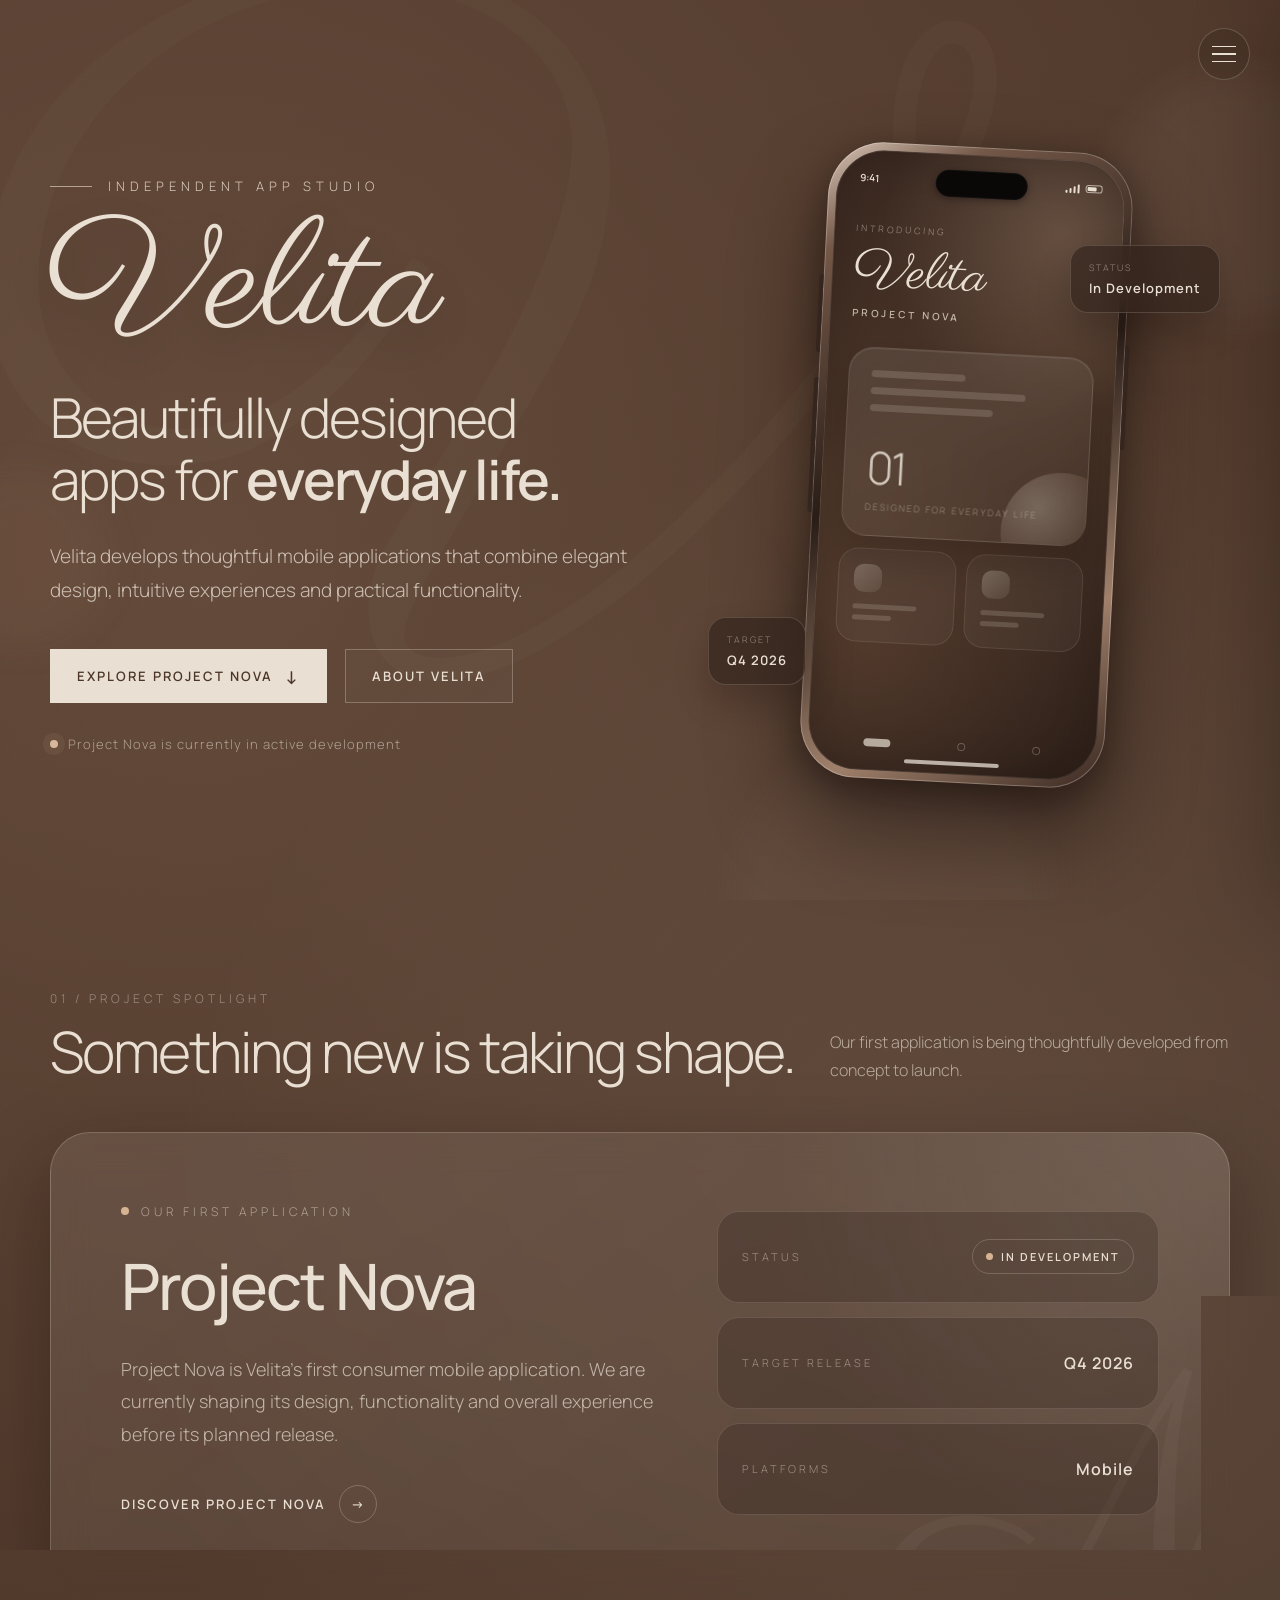
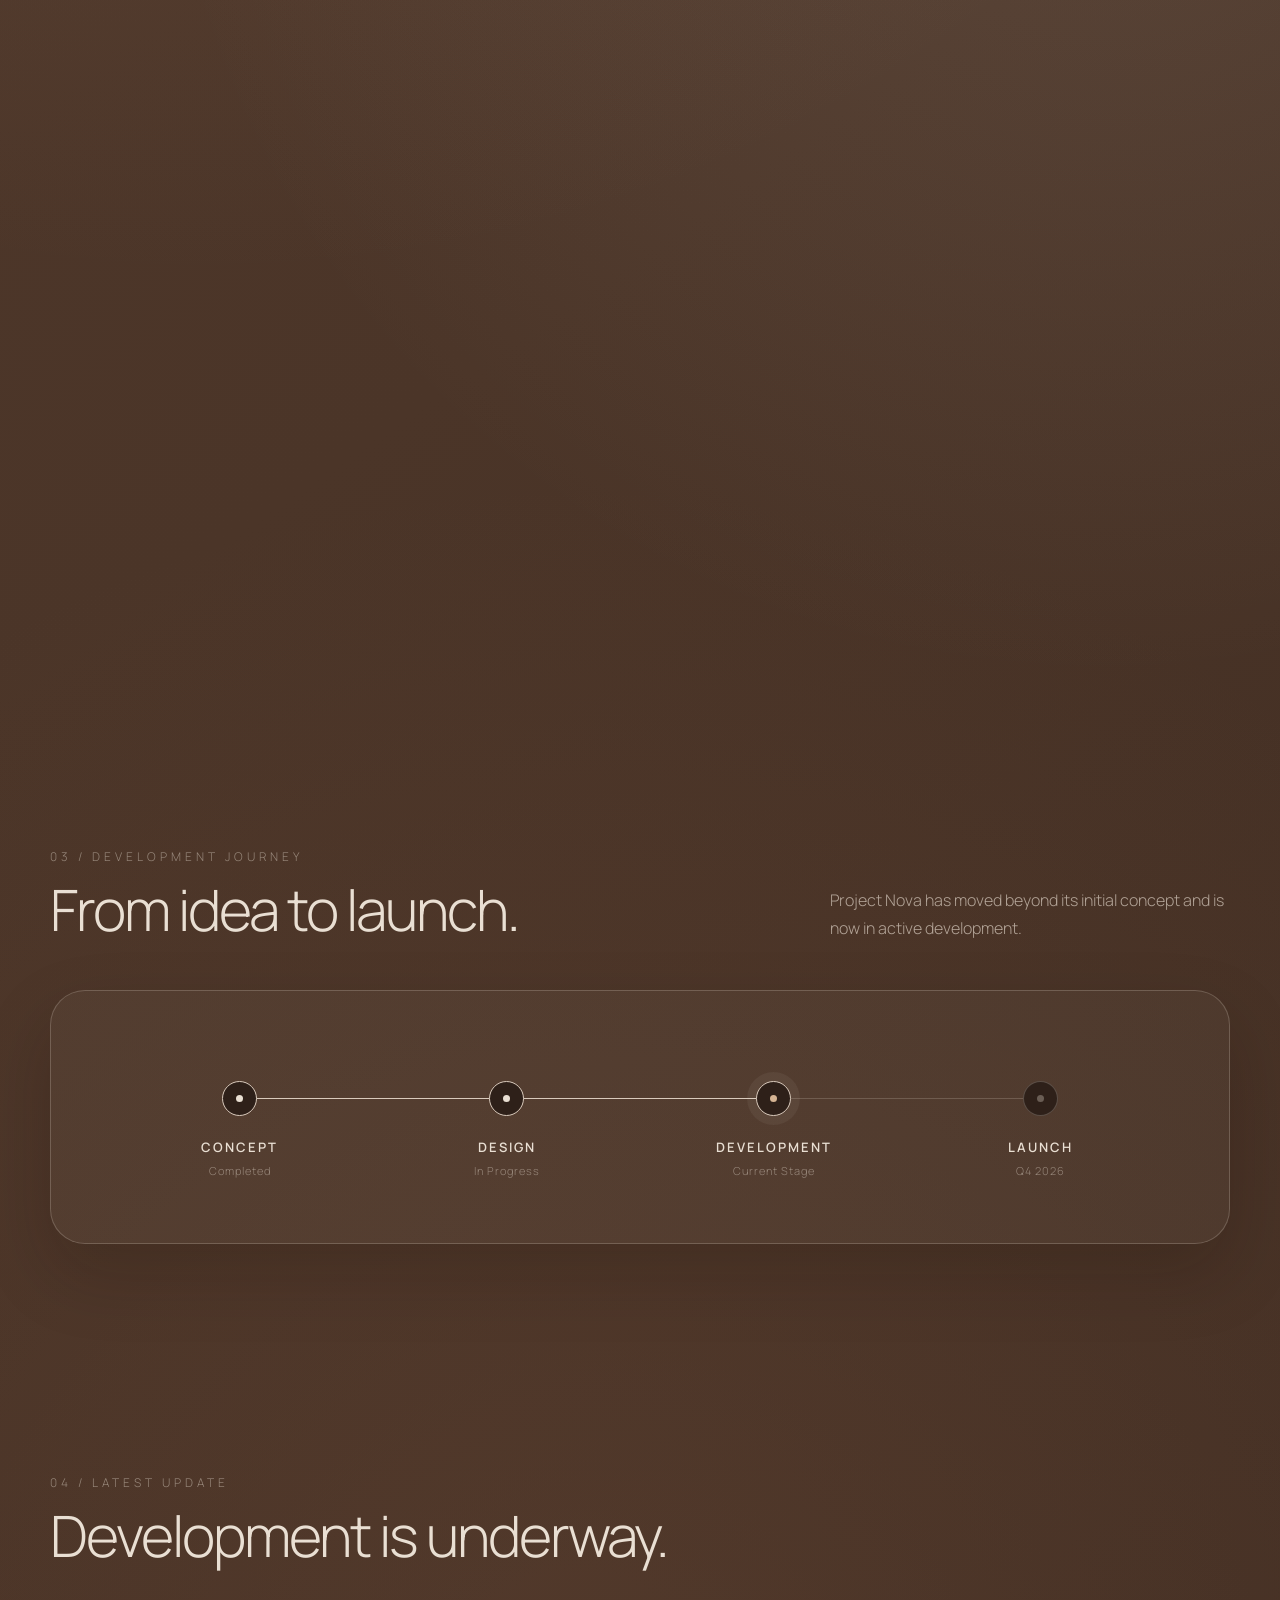
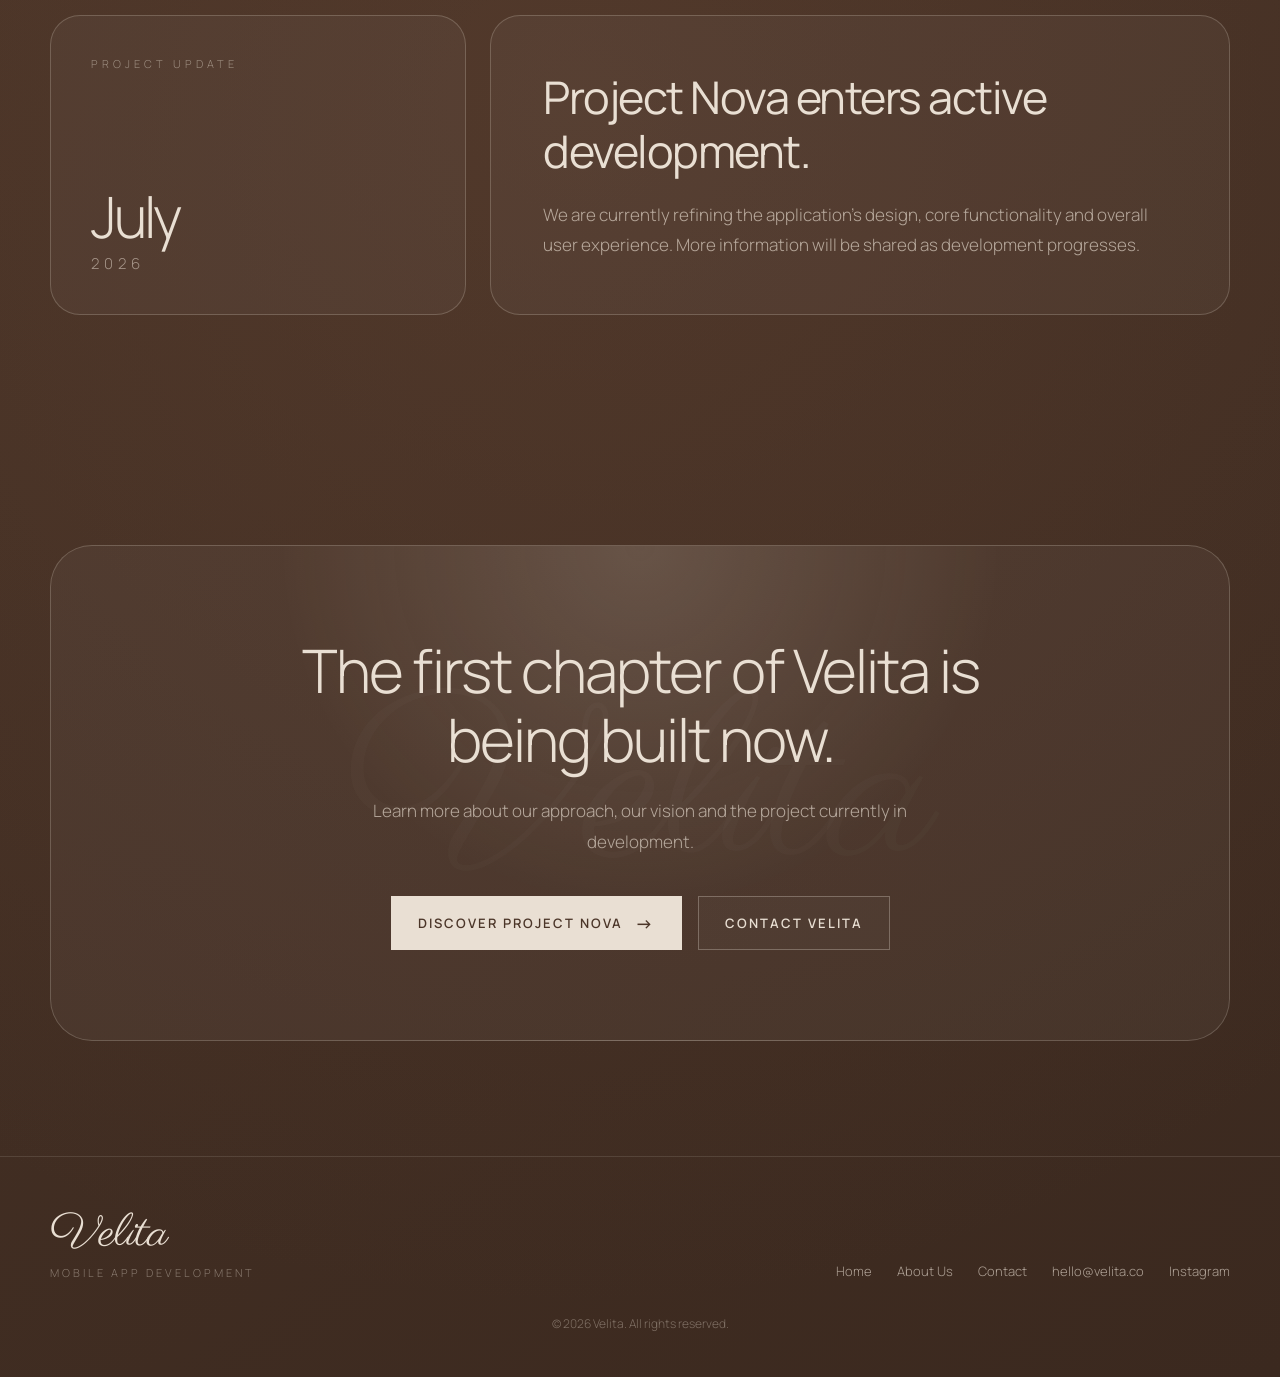
==== commit 748705ca: "Update index.html" ====
--- a/index.html
+++ b/index.html
@@ -1,558 +1,4 @@
-<!-- <!DOCTYPE html>
-<html lang="en">
-
-<head>
-<meta charset="UTF-8">
-<meta name="viewport" content="width=device-width, initial-scale=1.0">
-
-<title>Velita | Mobile App Development</title>
-
-<link rel="preconnect" href="https://fonts.googleapis.com">
-<link rel="preconnect" href="https://fonts.gstatic.com" crossorigin>
-
-<link href="https://fonts.googleapis.com/css2?family=Manrope:wght@300;400;600&family=Parisienne&display=swap" rel="stylesheet">
-
-<style>
-
-*{
-    margin:0;
-    padding:0;
-    box-sizing:border-box;
-}
-
-html{
-    scroll-behavior:smooth;
-}
-
-body{
-    background:#4B3528;
-    color:#E9DFD3;
-    font-family:'Manrope',sans-serif;
-
-    display:flex;
-    justify-content:center;
-    align-items:flex-start;
-
-    min-height:100vh;
-    text-align:center;
-    padding:80px 30px 40px;
-}
-
-/* MENU BUTTON */
-
-.menu-button{
-    position:fixed;
-    top:30px;
-    right:30px;
-    z-index:1001;
-
-    width:45px;
-    height:45px;
-
-    border:none;
-    background:transparent;
-    cursor:pointer;
-
-    display:flex;
-    flex-direction:column;
-    justify-content:center;
-    align-items:center;
-    gap:6px;
-}
-
-.menu-button span{
-    width:28px;
-    height:2px;
-    background:#E9DFD3;
-    transition:.3s;
-}
-
-/* DARK BACKGROUND BEHIND MENU */
-
-.menu-overlay{
-    position:fixed;
-    inset:0;
-
-    background:rgba(0,0,0,.35);
-
-    opacity:0;
-    visibility:hidden;
-
-    transition:.3s;
-    z-index:999;
-}
-
-.menu-overlay.active{
-    opacity:1;
-    visibility:visible;
-}
-
-/* SLIDE-OUT MENU */
-
-.menu{
-    position:fixed;
-    top:0;
-    right:-350px;
-
-    width:320px;
-    max-width:85%;
-    height:100vh;
-
-    background:#E9DFD3;
-    color:#4B3528;
-
-    padding:110px 45px;
-
-    transition:.35s;
-    z-index:1000;
-
-    text-align:left;
-}
-
-.menu.active{
-    right:0;
-}
-
-.menu a{
-    display:block;
-
-    color:#4B3528;
-    text-decoration:none;
-
-    font-size:24px;
-    font-weight:300;
-
-    margin-bottom:30px;
-    transition:.2s;
-}
-
-.menu a:hover{
-    opacity:.6;
-}
-
-.menu a.current{
-    font-weight:600;
-}
-
-/* MAIN PAGE */
-
-.container{
-    width:100%;
-    max-width:760px;
-    padding:30px;
-}
-
-h1{
-    font-family:'Parisienne',cursive;
-    font-size:110px;
-    font-weight:400;
-    margin-bottom:15px;
-}
-
-.subtitle{
-    letter-spacing:6px;
-    font-size:18px;
-    margin-bottom:50px;
-}
-
-.line{
-    width:70px;
-    height:1px;
-    background:#E9DFD3;
-    margin:0 auto 50px;
-    opacity:.8;
-}
-
-h2{
-    font-size:44px;
-    font-weight:300;
-    letter-spacing:8px;
-    margin-bottom:30px;
-}
-
-p{
-    font-size:20px;
-    line-height:1.8;
-    opacity:.9;
-}
-
-.section-line{
-    width:70px;
-    height:1px;
-    background:#E9DFD3;
-    margin:75px auto 65px;
-    opacity:.8;
-}
-
-/* PROJECT SPOTLIGHT */
-
-.project-card{
-    margin-top:40px;
-    padding:50px 40px;
-
-    border:1px solid rgba(233,223,211,.4);
-
-    transition:transform .3s, border-color .3s;
-}
-
-.project-card:hover{
-    transform:translateY(-4px);
-    border-color:rgba(233,223,211,.8);
-}
-
-.project-label{
-    font-size:14px;
-    letter-spacing:4px;
-    text-transform:uppercase;
-    opacity:.7;
-    margin-bottom:25px;
-}
-
-.project-name{
-    font-size:28px;
-    font-weight:600;
-    letter-spacing:5px;
-    margin-bottom:25px;
-}
-
-.project-description{
-    max-width:580px;
-    margin:0 auto;
-}
-
-.project-details{
-    display:flex;
-    justify-content:center;
-    gap:60px;
-
-    margin-top:35px;
-}
-
-.project-detail{
-    min-width:140px;
-}
-
-.detail-label{
-    font-size:13px;
-    letter-spacing:3px;
-    text-transform:uppercase;
-    opacity:.65;
-    margin-bottom:10px;
-}
-
-.detail-value{
-    font-size:18px;
-    letter-spacing:2px;
-}
-
-.status-badge{
-    display:inline-block;
-
-    padding:10px 18px;
-    border:1px solid rgba(233,223,211,.5);
-
-    font-size:13px;
-    letter-spacing:2px;
-    text-transform:uppercase;
-}
-
-.project-button{
-    display:inline-block;
-
-    margin-top:40px;
-    padding:15px 28px;
-
-    background:#E9DFD3;
-    color:#4B3528;
-
-    text-decoration:none;
-
-    font-size:15px;
-    font-weight:600;
-    letter-spacing:2px;
-    text-transform:uppercase;
-
-    transition:opacity .2s, transform .2s;
-}
-
-.project-button:hover{
-    opacity:.85;
-    transform:translateY(-2px);
-}
-
-/* LATEST UPDATE */
-
-.update-date{
-    font-size:14px;
-    letter-spacing:4px;
-    text-transform:uppercase;
-    opacity:.65;
-    margin-bottom:20px;
-}
-
-.update-title{
-    font-size:24px;
-    font-weight:600;
-    letter-spacing:2px;
-    margin-bottom:20px;
-}
-
-.update-text{
-    max-width:600px;
-    margin:0 auto;
-}
-
-/* CONTACT */
-
-.contact{
-    margin-top:70px;
-    font-size:18px;
-}
-
-.contact a{
-    color:#E9DFD3;
-    text-decoration:none;
-    transition:.2s;
-}
-
-.instagram{
-    margin-top:25px;
-}
-
-.instagram a{
-    color:#E9DFD3;
-    text-decoration:none;
-    font-size:20px;
-    transition:.2s;
-}
-
-.instagram a:hover,
-.contact a:hover{
-    opacity:.7;
-}
-
-.footer{
-    margin-top:55px;
-    font-size:15px;
-    opacity:.6;
-}
-
-/* PHONE SIZE */
-
-@media(max-width:600px){
-
-    body{
-        padding:70px 20px 30px;
-    }
-
-    .container{
-        padding:20px 10px;
-    }
-
-    h1{
-        font-size:80px;
-    }
-
-    .subtitle{
-        font-size:14px;
-        letter-spacing:4px;
-        margin-bottom:40px;
-    }
-
-    h2{
-        font-size:29px;
-        letter-spacing:4px;
-        line-height:1.4;
-    }
-
-    p{
-        font-size:17px;
-    }
-
-    .section-line{
-        margin:60px auto 55px;
-    }
-
-    .project-card{
-        padding:40px 20px;
-    }
-
-    .project-name{
-        font-size:22px;
-        letter-spacing:3px;
-    }
-
-    .project-details{
-        flex-direction:column;
-        gap:30px;
-    }
-
-    .project-button{
-        width:100%;
-        padding:15px 10px;
-        font-size:13px;
-    }
-
-    .update-title{
-        font-size:21px;
-    }
-
-    .menu-button{
-        top:20px;
-        right:20px;
-    }
-}
-
-</style>
-
-</head>
-
-<body>
-
-<button class="menu-button" id="menuButton" aria-label="Open menu">
-    <span></span>
-    <span></span>
-    <span></span>
-</button>
-
-<div class="menu-overlay" id="menuOverlay"></div>
-
-<nav class="menu" id="menu">
-    <a href="index.html" class="current">Home</a>
-    <a href="about.html">About Us</a>
-    <a href="contact.html">Contact</a>
-</nav>
-
-<main class="container">
-
-<h1>Velita</h1>
-
-<div class="subtitle">APP DEVELOPMENT</div>
-
-<div class="line"></div>
-
-!-- Здрасти Лельо --
-
-<h2></h2>
-
-<p>
-Velita develops beautifully designed mobile applications
-that help simplify everyday life.
-</p>
-
-<div class="section-line"></div>
-
-<h2>PROJECT SPOTLIGHT</h2>
-
-<div class="project-card">
-
-    <div class="project-label">
-        Our First Application
-    </div>
-
-    <div class="project-name">
-        PROJECT NOVA
-    </div>
-
-    <p class="project-description">
-        Our first mobile application is currently in development.
-        More details will be revealed as development progresses.
-    </p>
-
-    <div class="project-details">
-
-        <div class="project-detail">
-            <div class="detail-label">Status</div>
-
-            <div class="status-badge">
-                In Development
-            </div>
-        </div>
-
-        <div class="project-detail">
-            <div class="detail-label">Target Release</div>
-
-            <div class="detail-value">
-                Q4 2026
-            </div>
-        </div>
-
-    </div>
-
-    <a class="project-button" href="about.html#current-projects">
-        Discover Project Nova →
-    </a>
-
-</div>
-
-<div class="section-line"></div>
-
-<h2>LATEST UPDATE</h2>
-
-<div class="update-date">
-July 2026
-</div>
-
-<div class="update-title">
-Project Nova is now in active development.
-</div>
-
-<p class="update-text">
-We are currently shaping the design, functionality and
-overall experience of our first application. More information
-will be shared as the project develops.
-</p>
-
-<div class="contact">
-Contact:
-<a href="mailto:hello@velita.co">
-hello@velita.co
-</a>
-</div>
-
-<div class="instagram">
-<a href="https://instagram.com/velita_apps" target="_blank" rel="noopener noreferrer">
-@velita_apps
-</a>
-</div>
-
-<div class="footer">
-© 2026 Velita. All rights reserved.
-</div>
-
-</main>
-
-<script>
-
-const menuButton = document.getElementById("menuButton");
-const menu = document.getElementById("menu");
-const menuOverlay = document.getElementById("menuOverlay");
-
-function toggleMenu(){
-    menu.classList.toggle("active");
-    menuOverlay.classList.toggle("active");
-}
-
-function closeMenu(){
-    menu.classList.remove("active");
-    menuOverlay.classList.remove("active");
-}
-
-menuButton.addEventListener("click", toggleMenu);
-menuOverlay.addEventListener("click", closeMenu);
-
-document.addEventListener("keydown", function(event){
-    if(event.key === "Escape"){
-        closeMenu();
-    }
-});
-
-</script>
-
-</body>
-
-</html>
--->
+
 <!DOCTYPE html>
 <html lang="en">
 
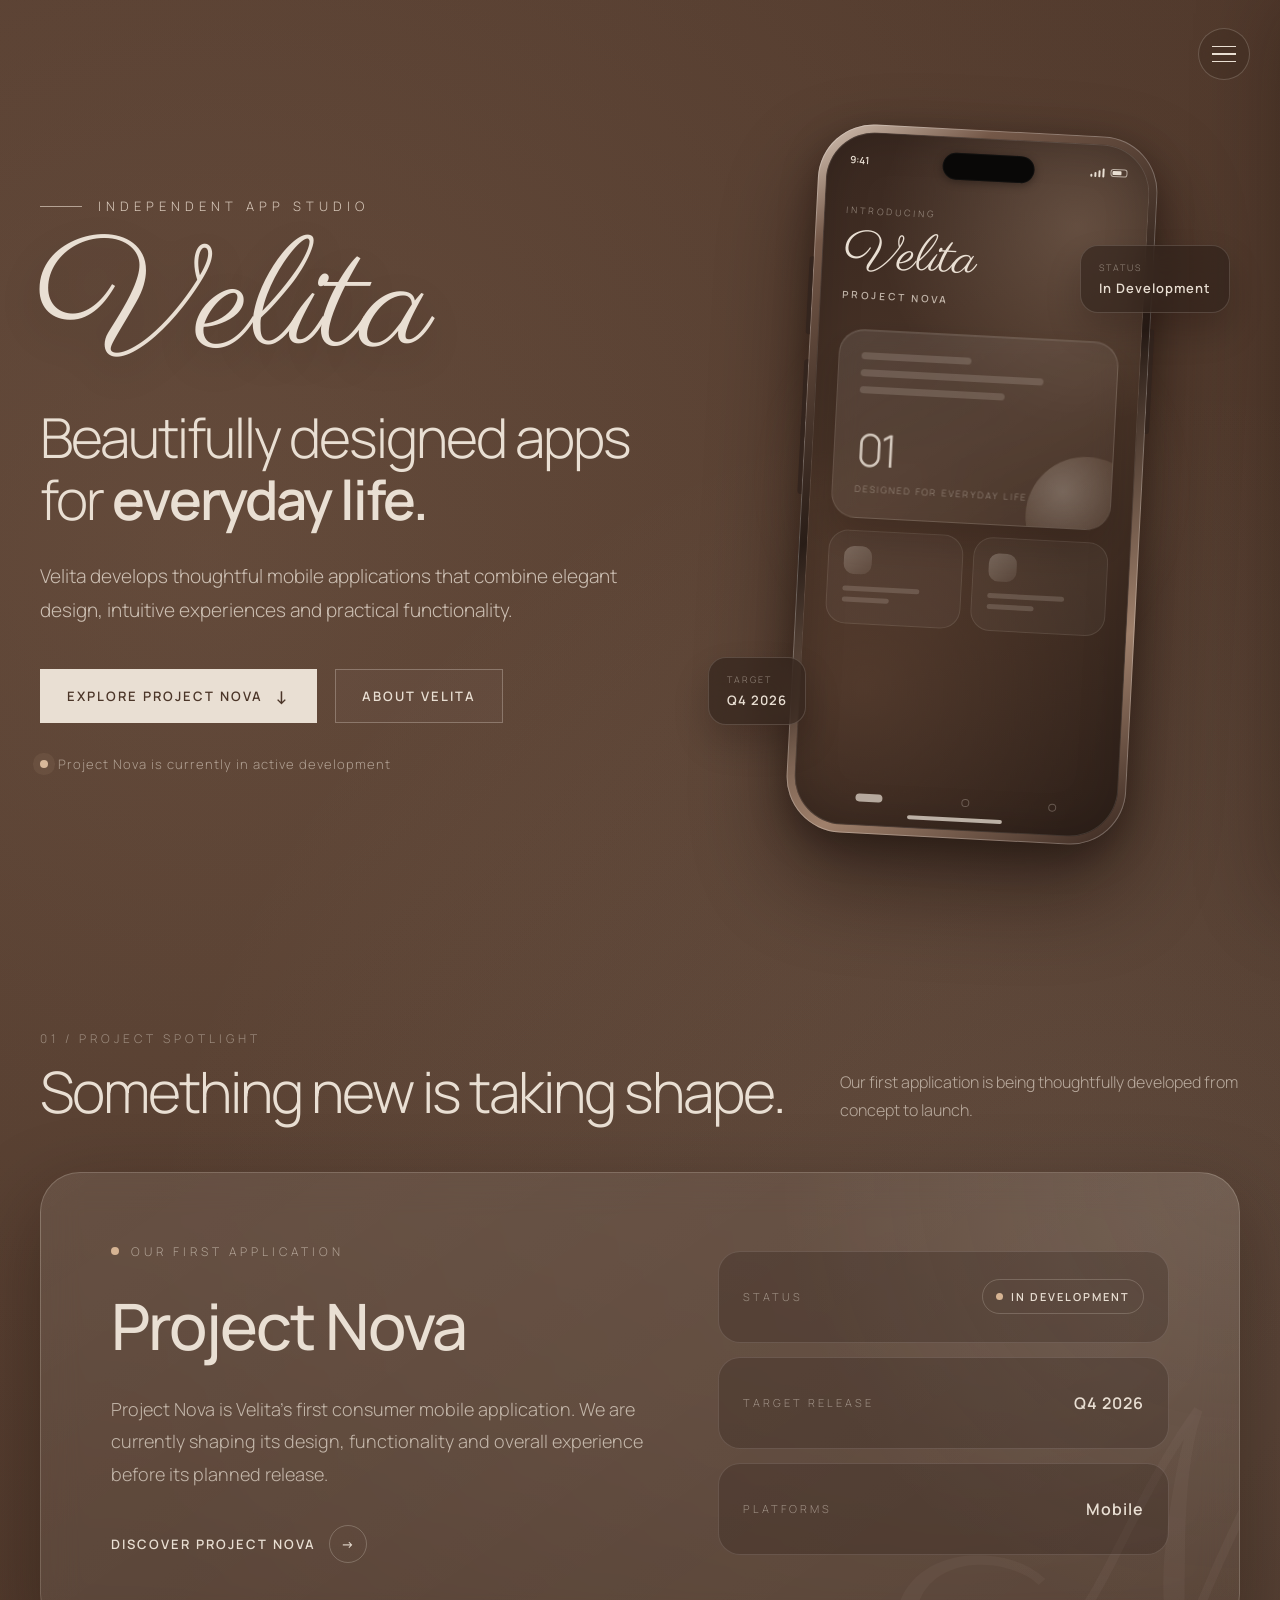
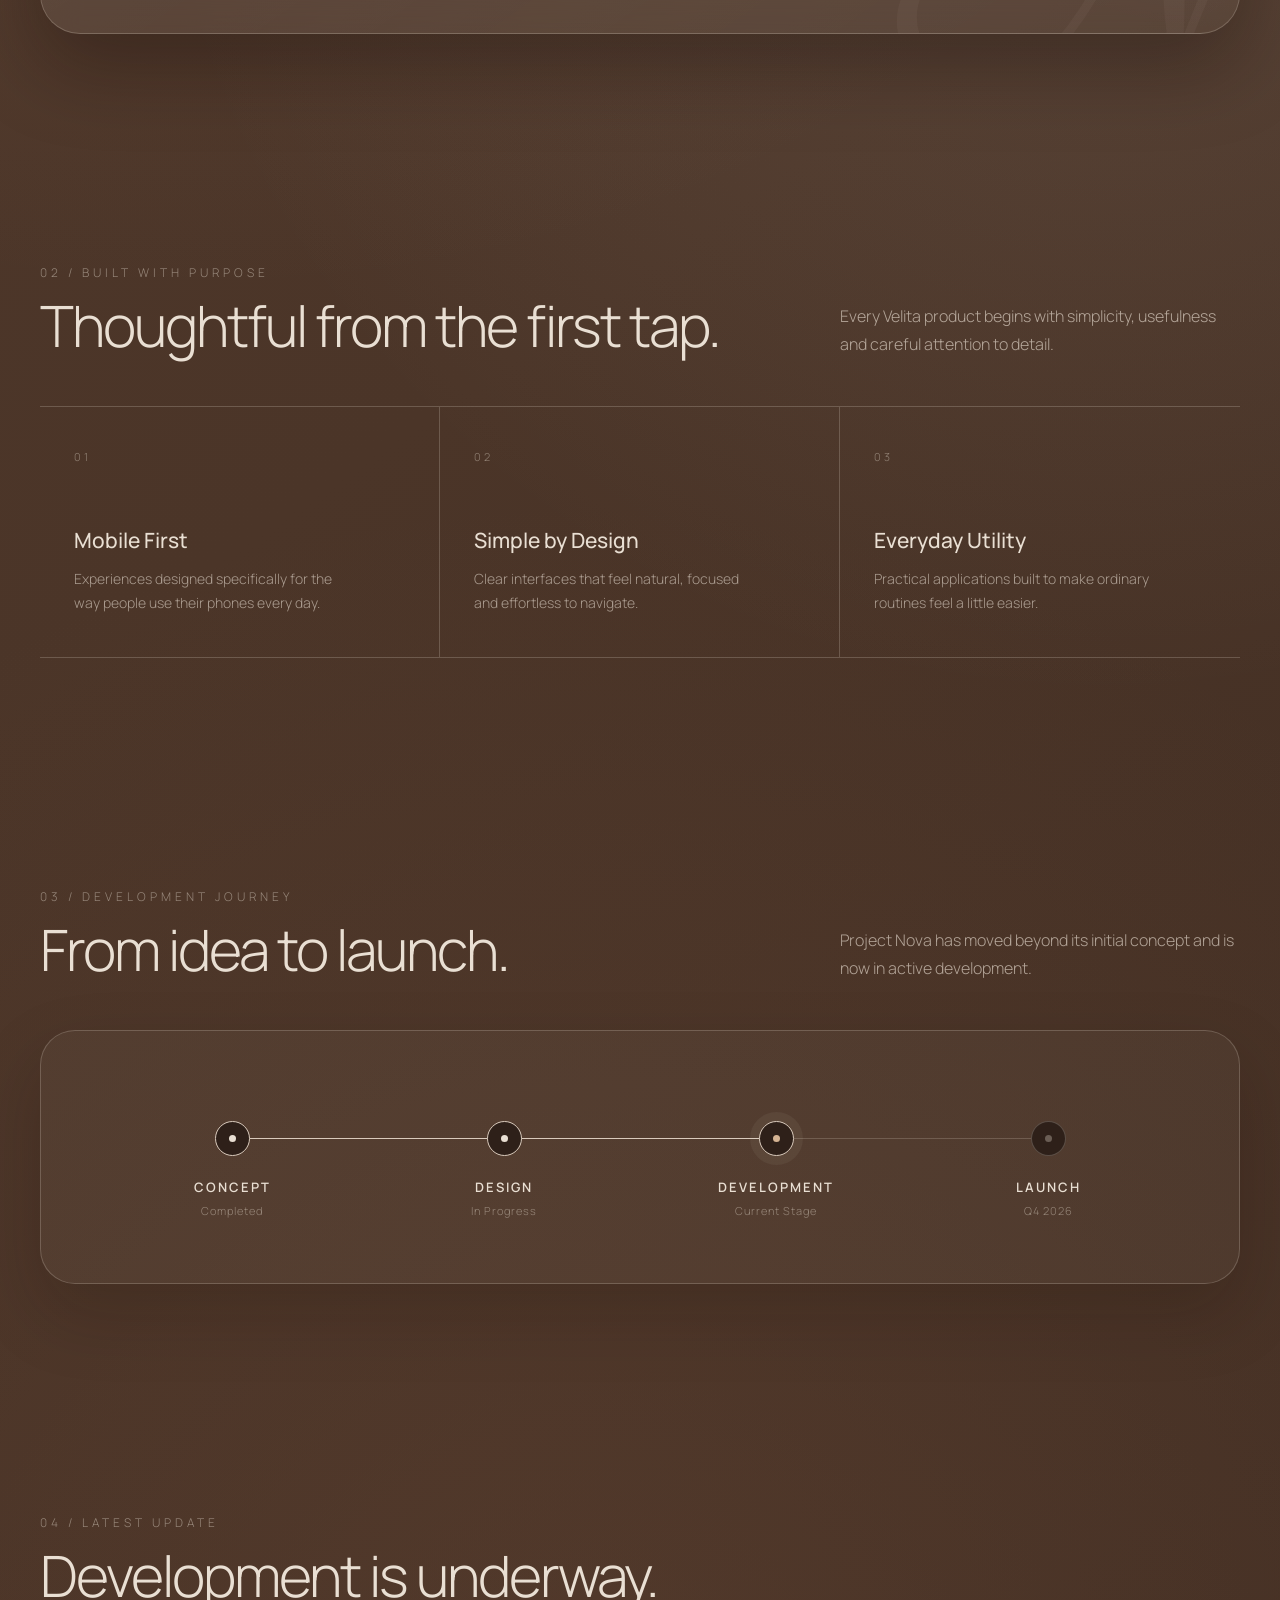
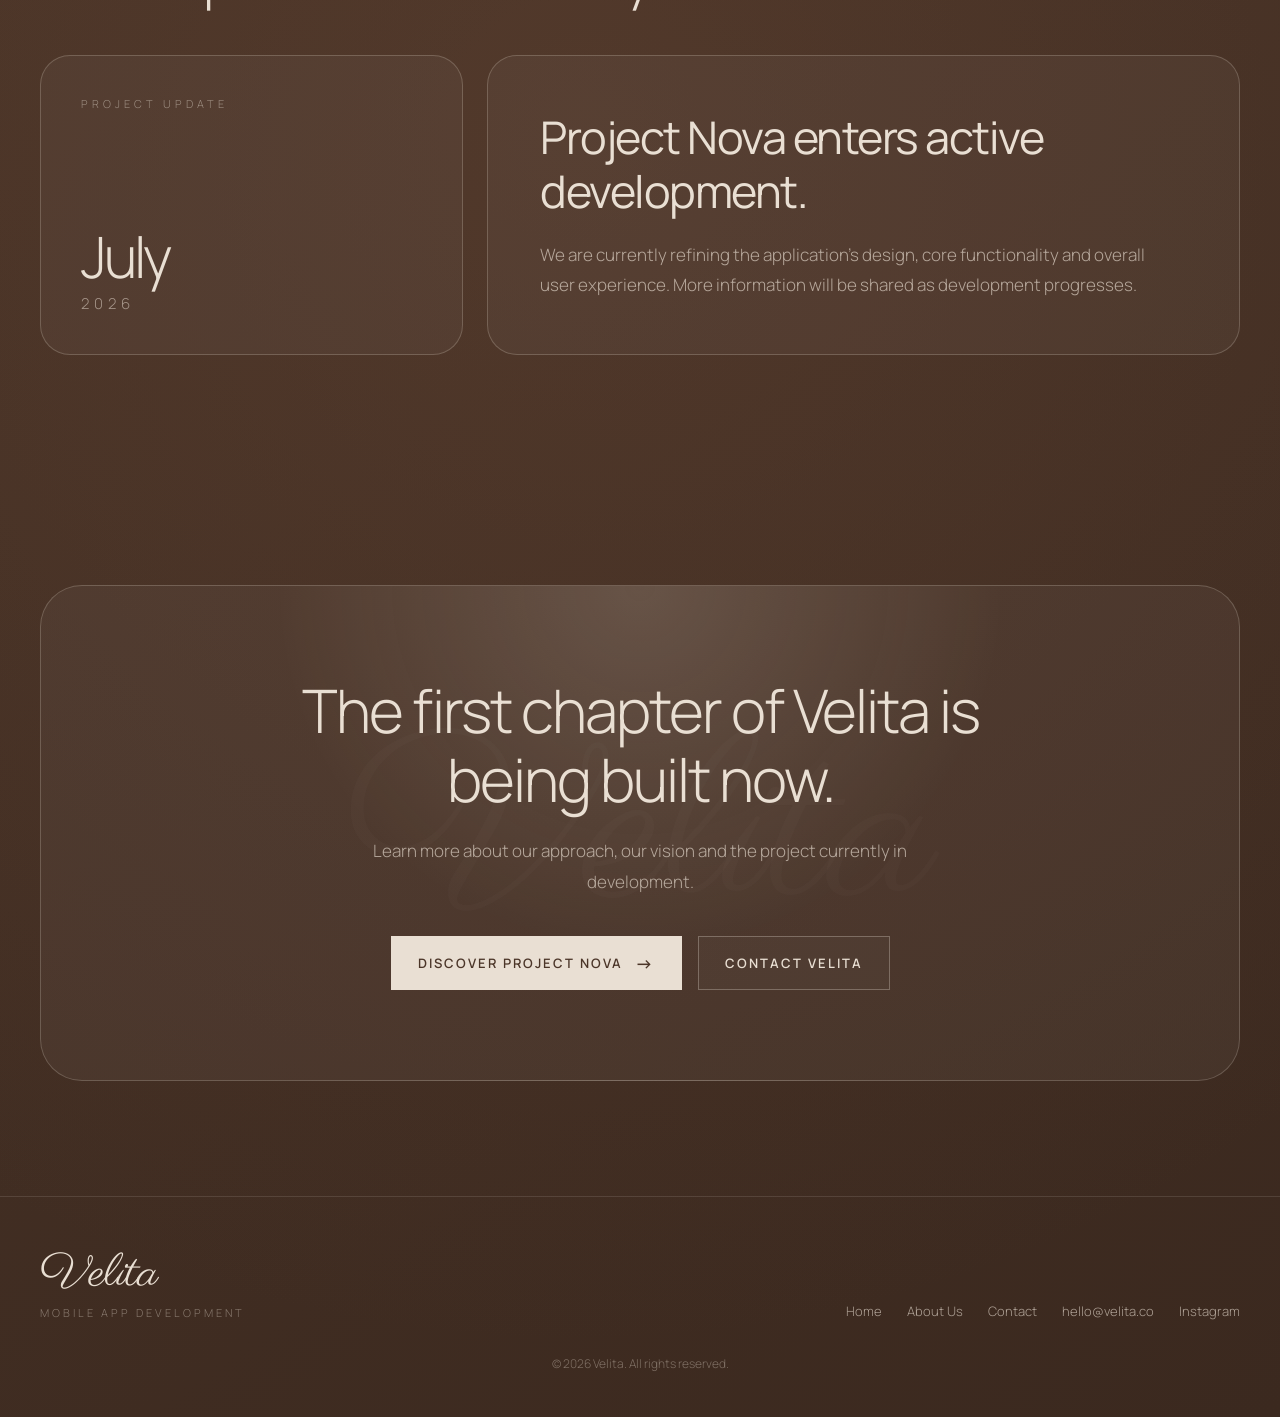
==== commit 15b5c623: "Update index.html" ====
--- a/index.html
+++ b/index.html
@@ -52,11 +52,17 @@
 
 html{
     scroll-behavior:smooth;
+    background-color:#4B3528;
+    overscroll-behavior-y:none;
 }
 
 body{
     min-height:100vh;
+    min-height:100dvh;
     overflow-x:hidden;
+    overscroll-behavior-y:none;
+
+    background-color:#4B3528;
 
     background:
         radial-gradient(
@@ -364,7 +370,7 @@
 }
 
 .content{
-    width:min(1180px, calc(100% - 60px));
+    width:min(1380px, calc(100% - 80px));
     margin:0 auto;
 }
 
@@ -557,7 +563,7 @@
 .phone-stage{
     position:relative;
 
-    min-height:690px;
+    min-height:730px;
 
     display:flex;
     align-items:center;
@@ -602,7 +608,7 @@
     position:relative;
     z-index:2;
 
-    width:305px;
+    width:340px;
     aspect-ratio:71.9 / 150;
 
     padding:8px;
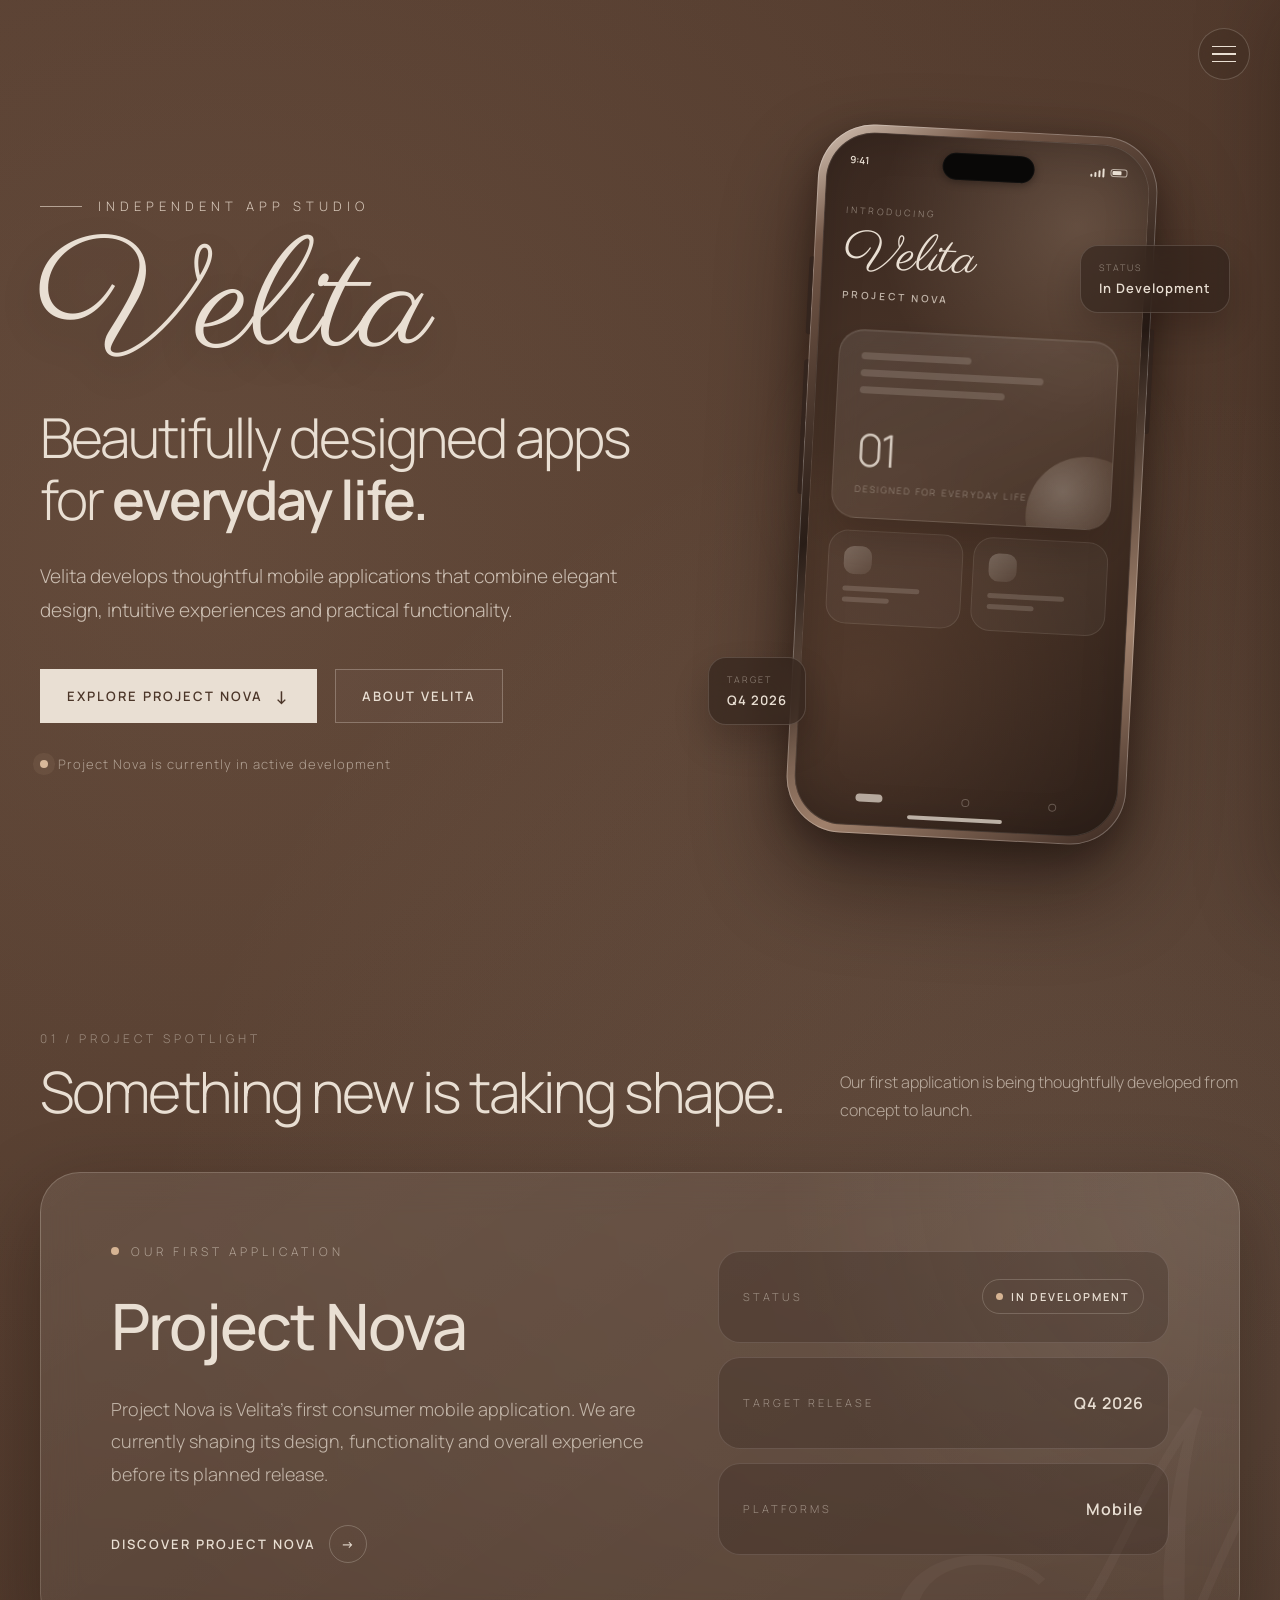
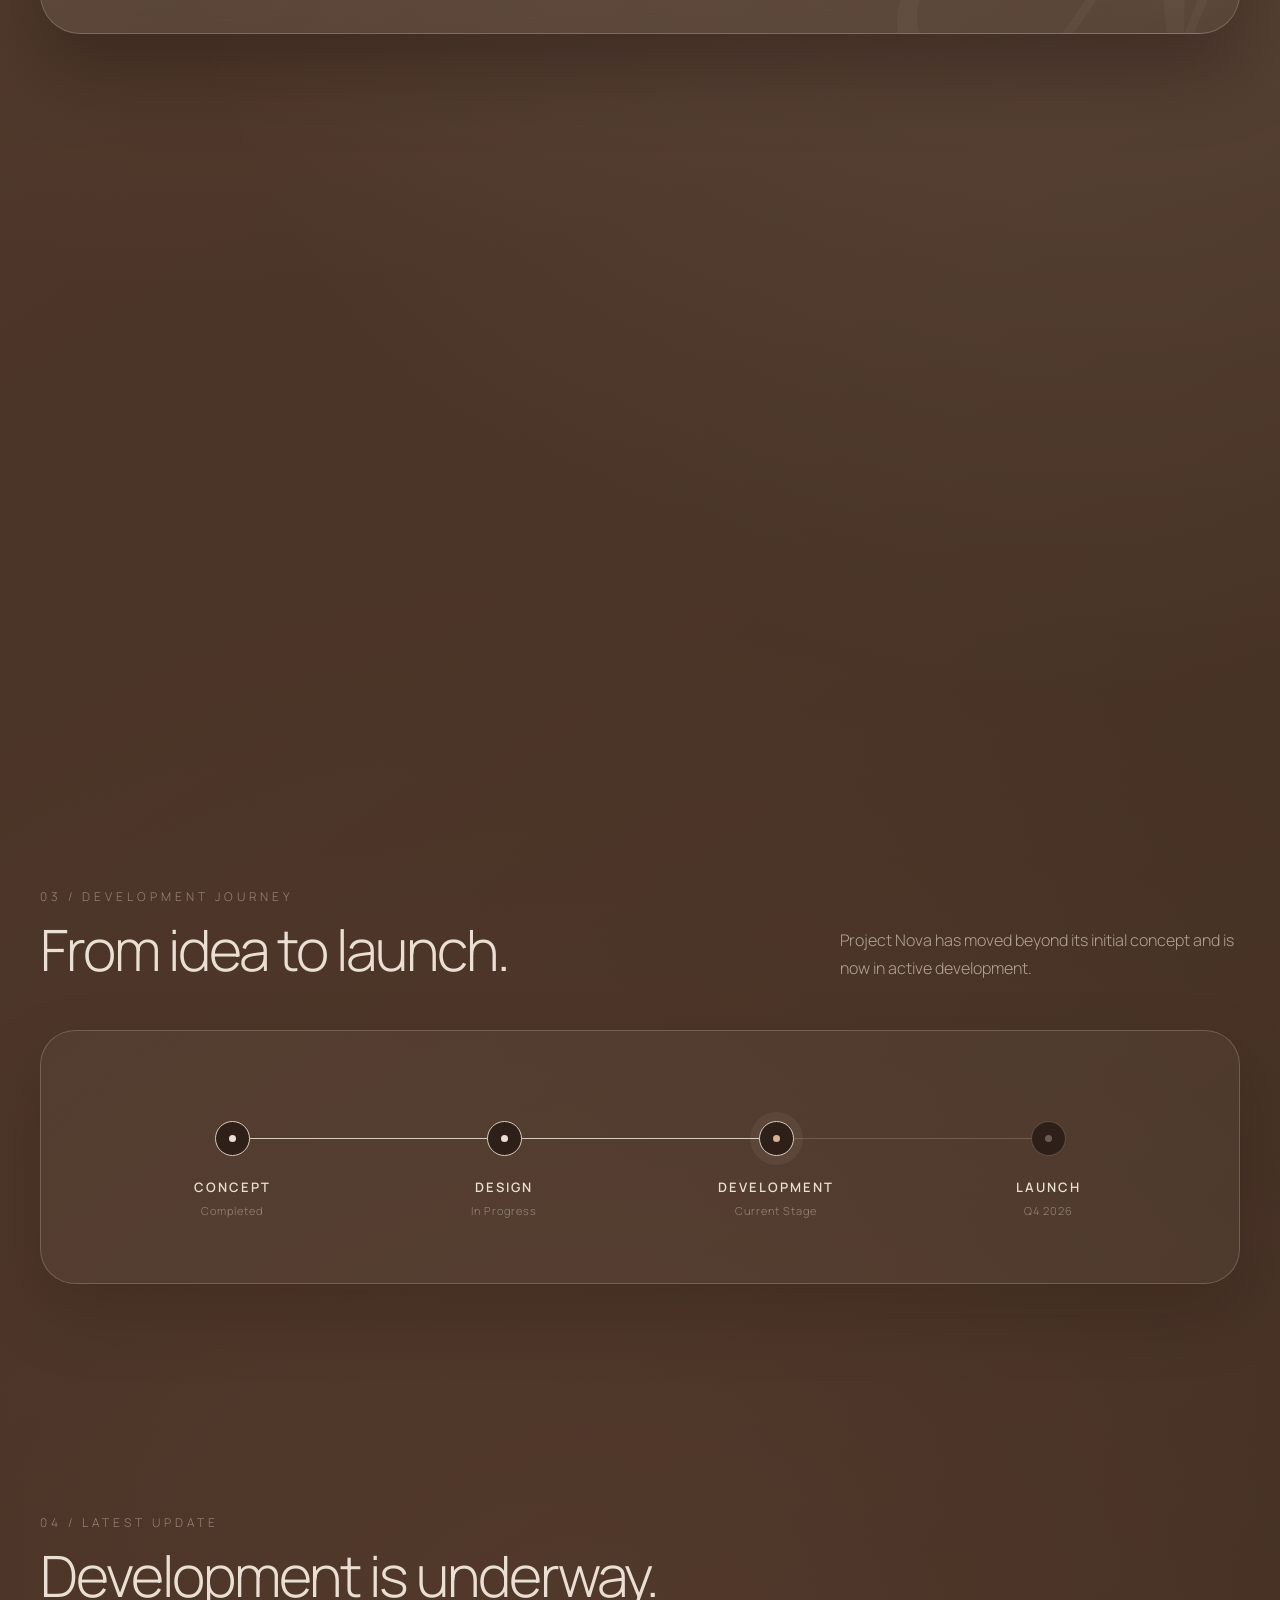
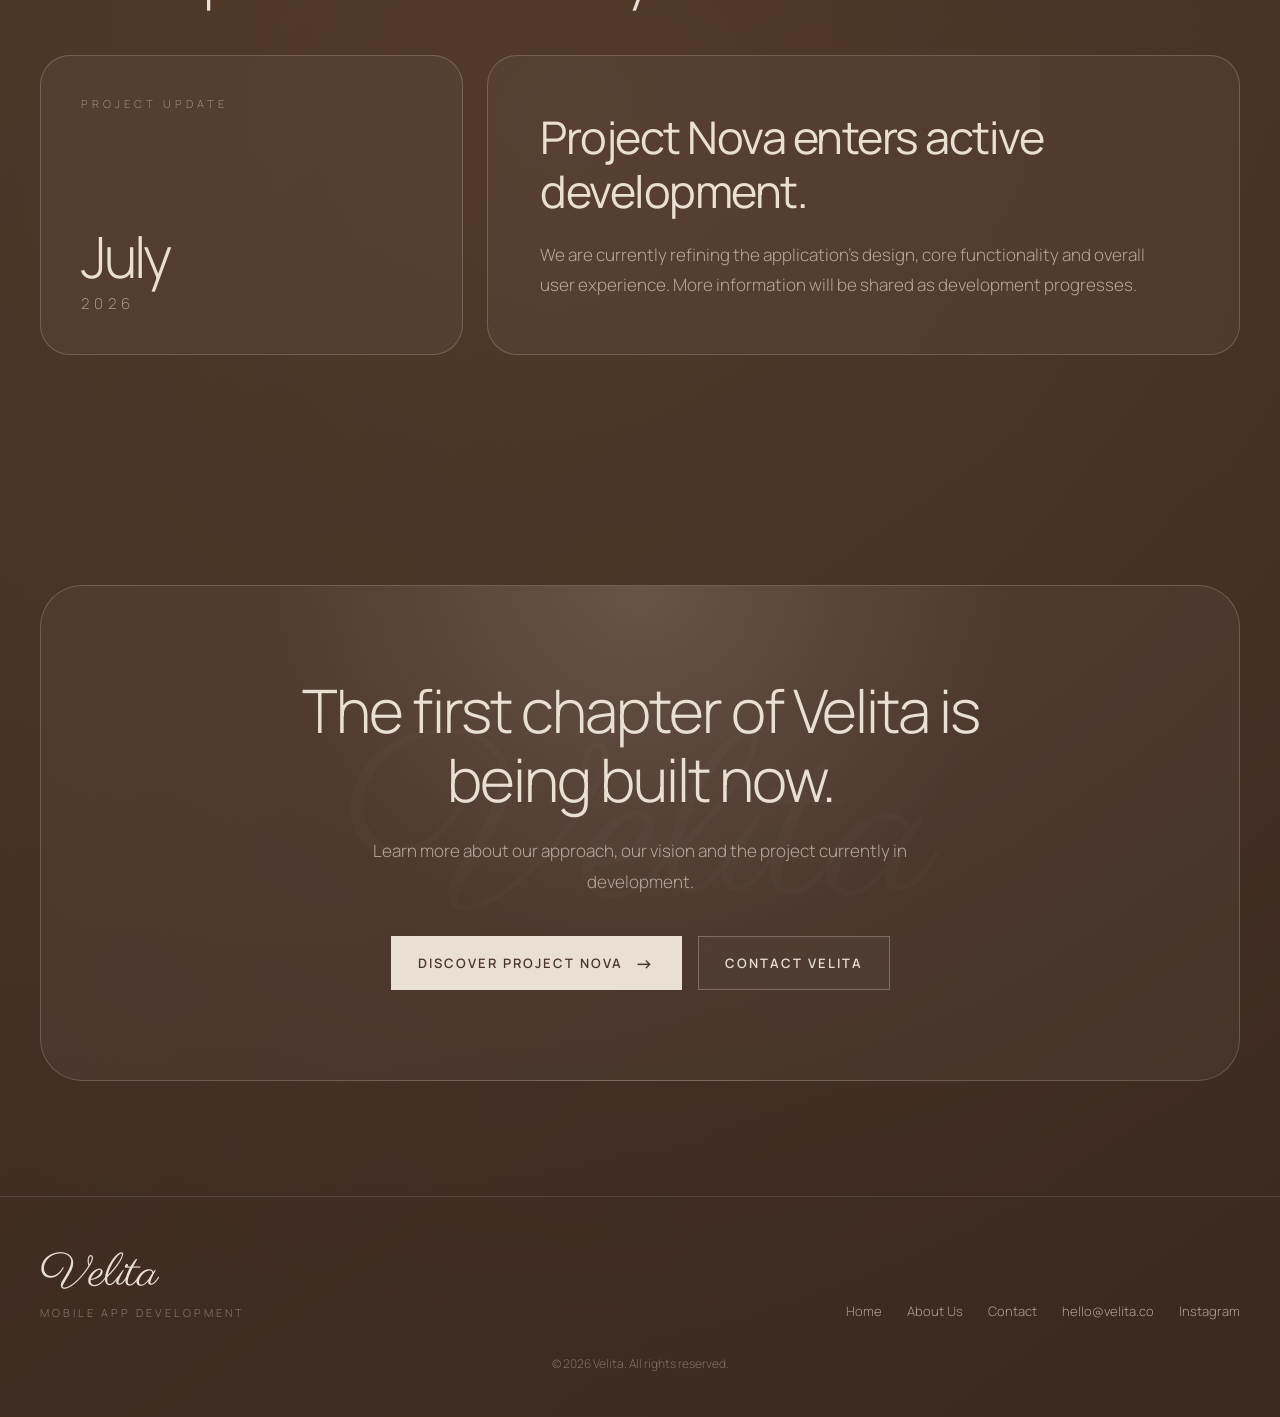
==== commit 90469f54: "Remove meta description and title tags Removed meta description and title from index.html" ====
--- a/index.html
+++ b/index.html
@@ -3,15 +3,17 @@
 <html lang="en">
 
 <head>
+
+<link rel="icon" href="/favicon.png" type="image/png">
+
+<title>Velita | Thoughtfully Designed Mobile Applications</title>
+
+<meta name="description" content="Velita develops thoughtfully designed mobile applications that simplify everyday life. Discover our latest projects and what we're building.">
+
+<link rel="canonical" href="https://www.velita.co/">
+
 <meta charset="UTF-8">
 <meta name="viewport" content="width=device-width, initial-scale=1.0">
-
-<meta
-    name="description"
-    content="Velita develops beautifully designed mobile applications that simplify everyday life."
->
-
-<title>Velita | Mobile App Development</title>
 
 <link rel="preconnect" href="https://fonts.googleapis.com">
 <link rel="preconnect" href="https://fonts.gstatic.com" crossorigin>
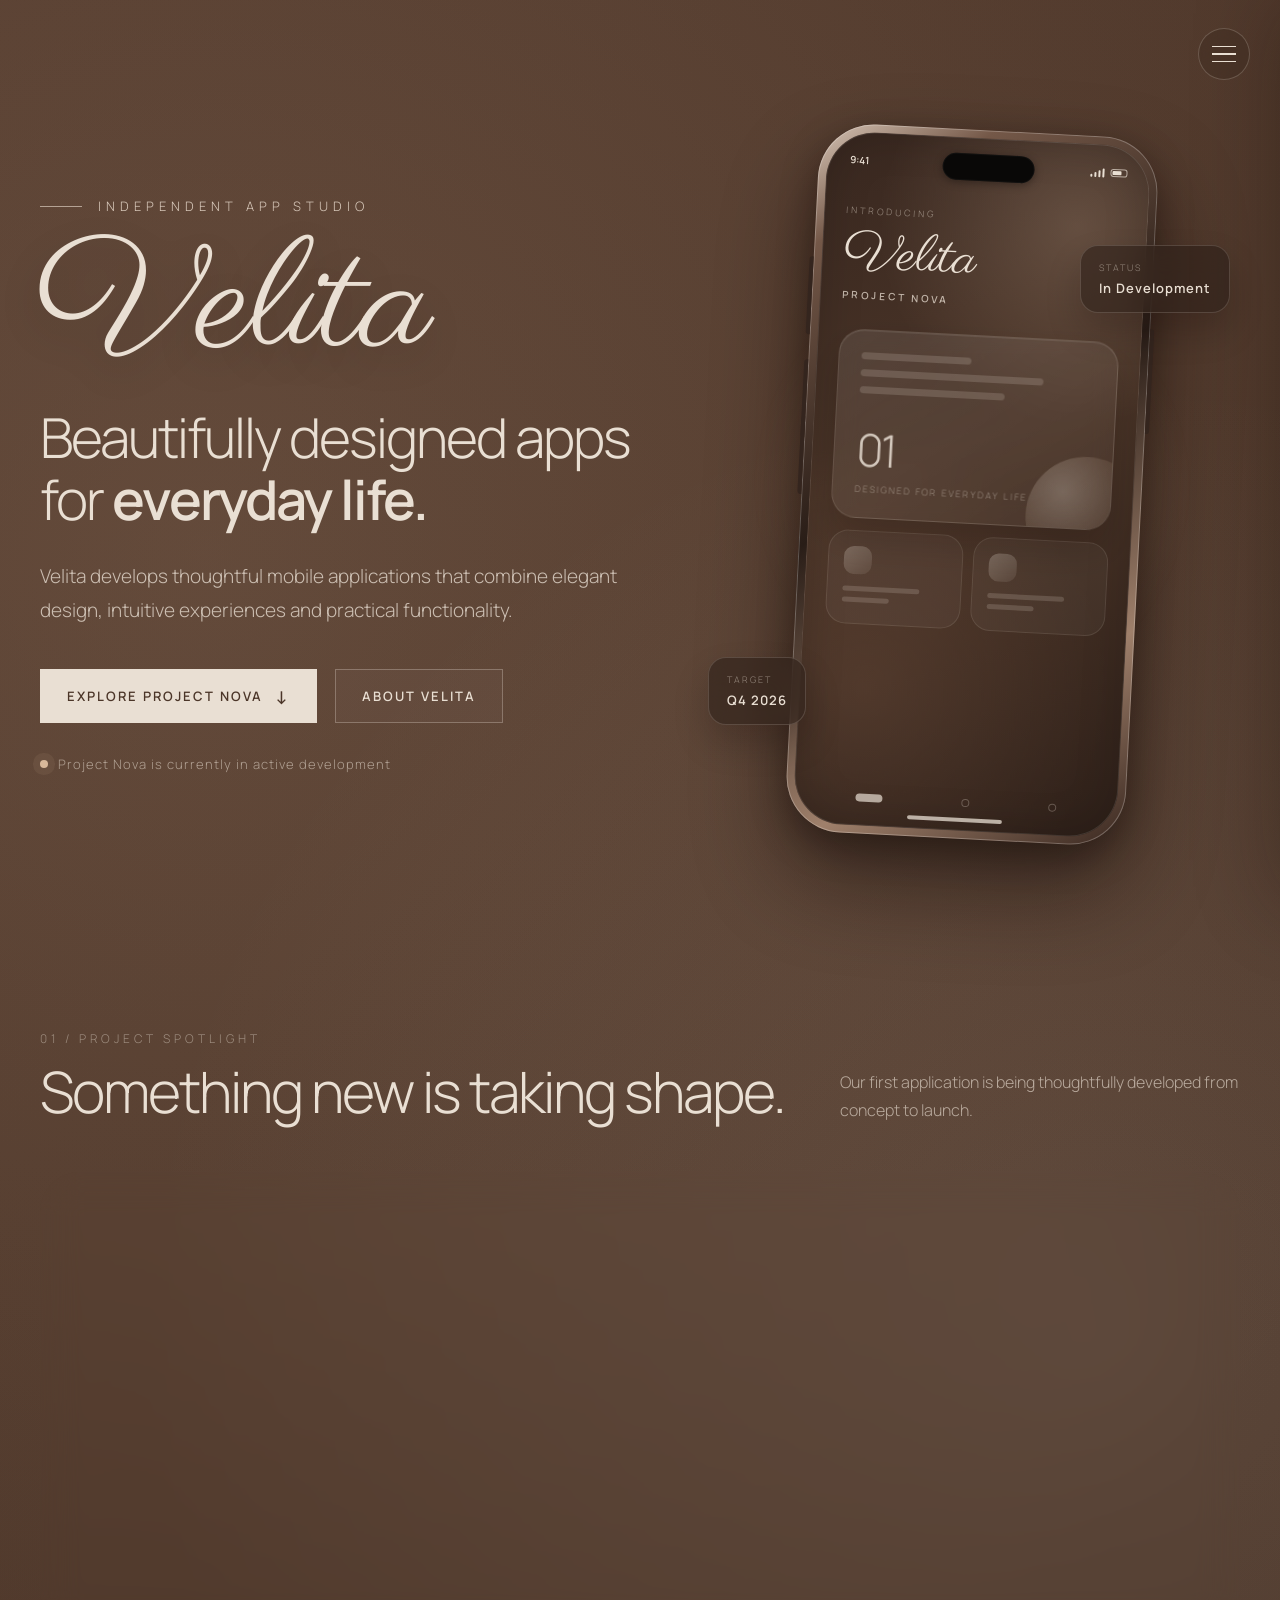
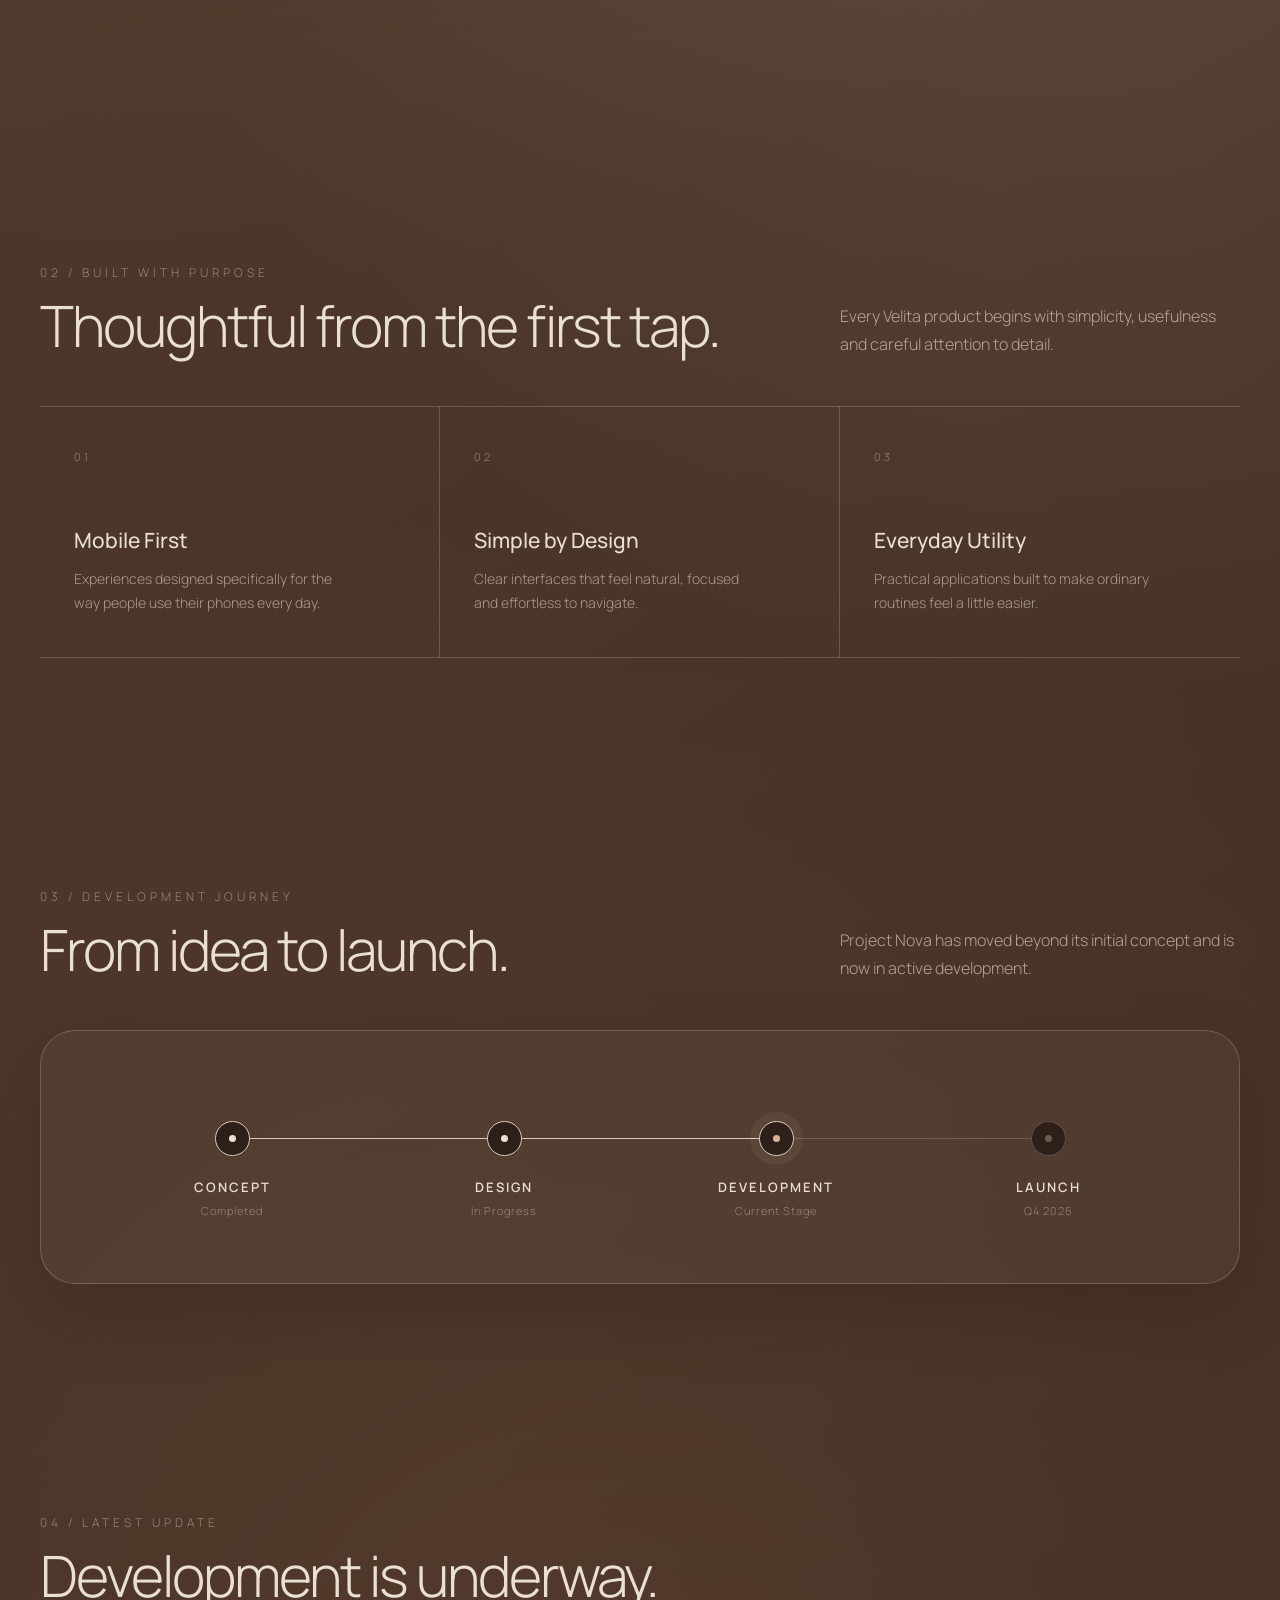
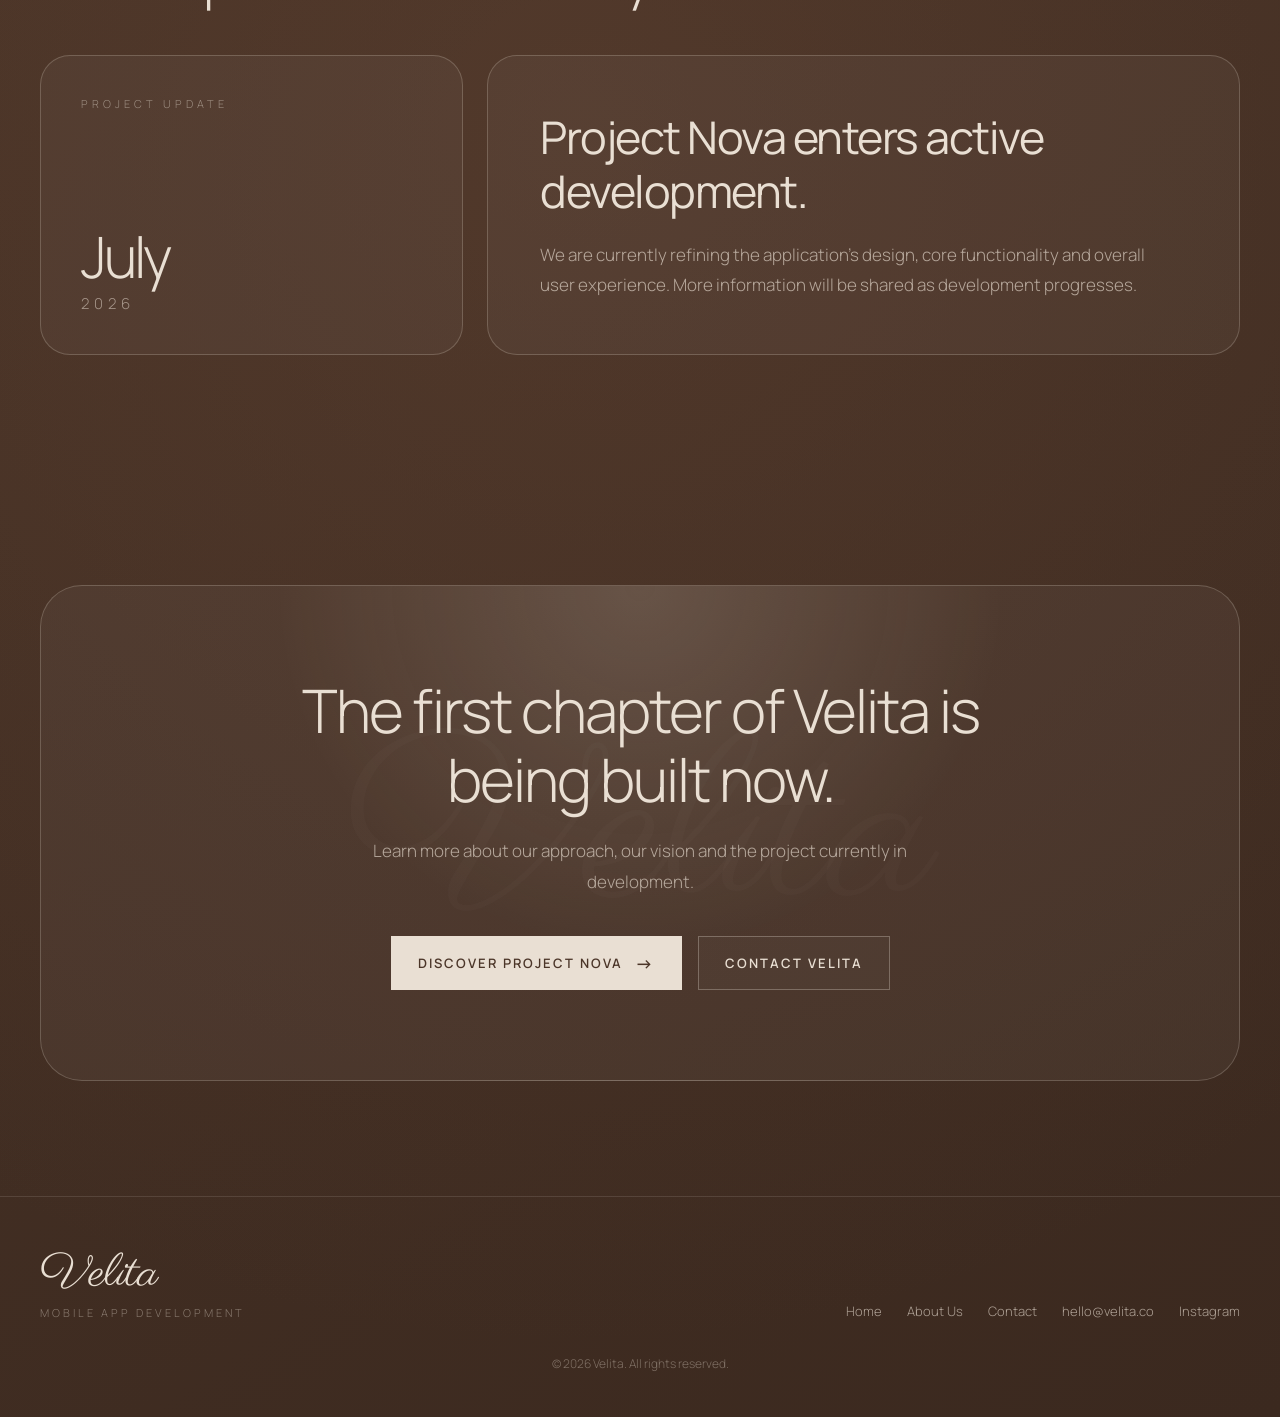
==== commit 9de8dad5: "Include JSON-LD script for organization details Add structured data for organization in JSON-LD form" ====
--- a/index.html
+++ b/index.html
@@ -12,6 +12,21 @@
 
 <link rel="canonical" href="https://www.velita.co/">
 
+<script type="application/ld+json">
+{
+  "@context": "https://schema.org",
+  "@type": "Organization",
+  "name": "Velita",
+  "url": "https://www.velita.co/",
+  "logo": "https://www.velita.co/favicon.png",
+  "description": "Velita develops thoughtfully designed mobile applications that simplify everyday life.",
+  "email": "hello@velita.co",
+  "sameAs": [
+    "https://www.instagram.com/velita_apps/"
+  ]
+}
+</script>
+    
 <meta charset="UTF-8">
 <meta name="viewport" content="width=device-width, initial-scale=1.0">
 
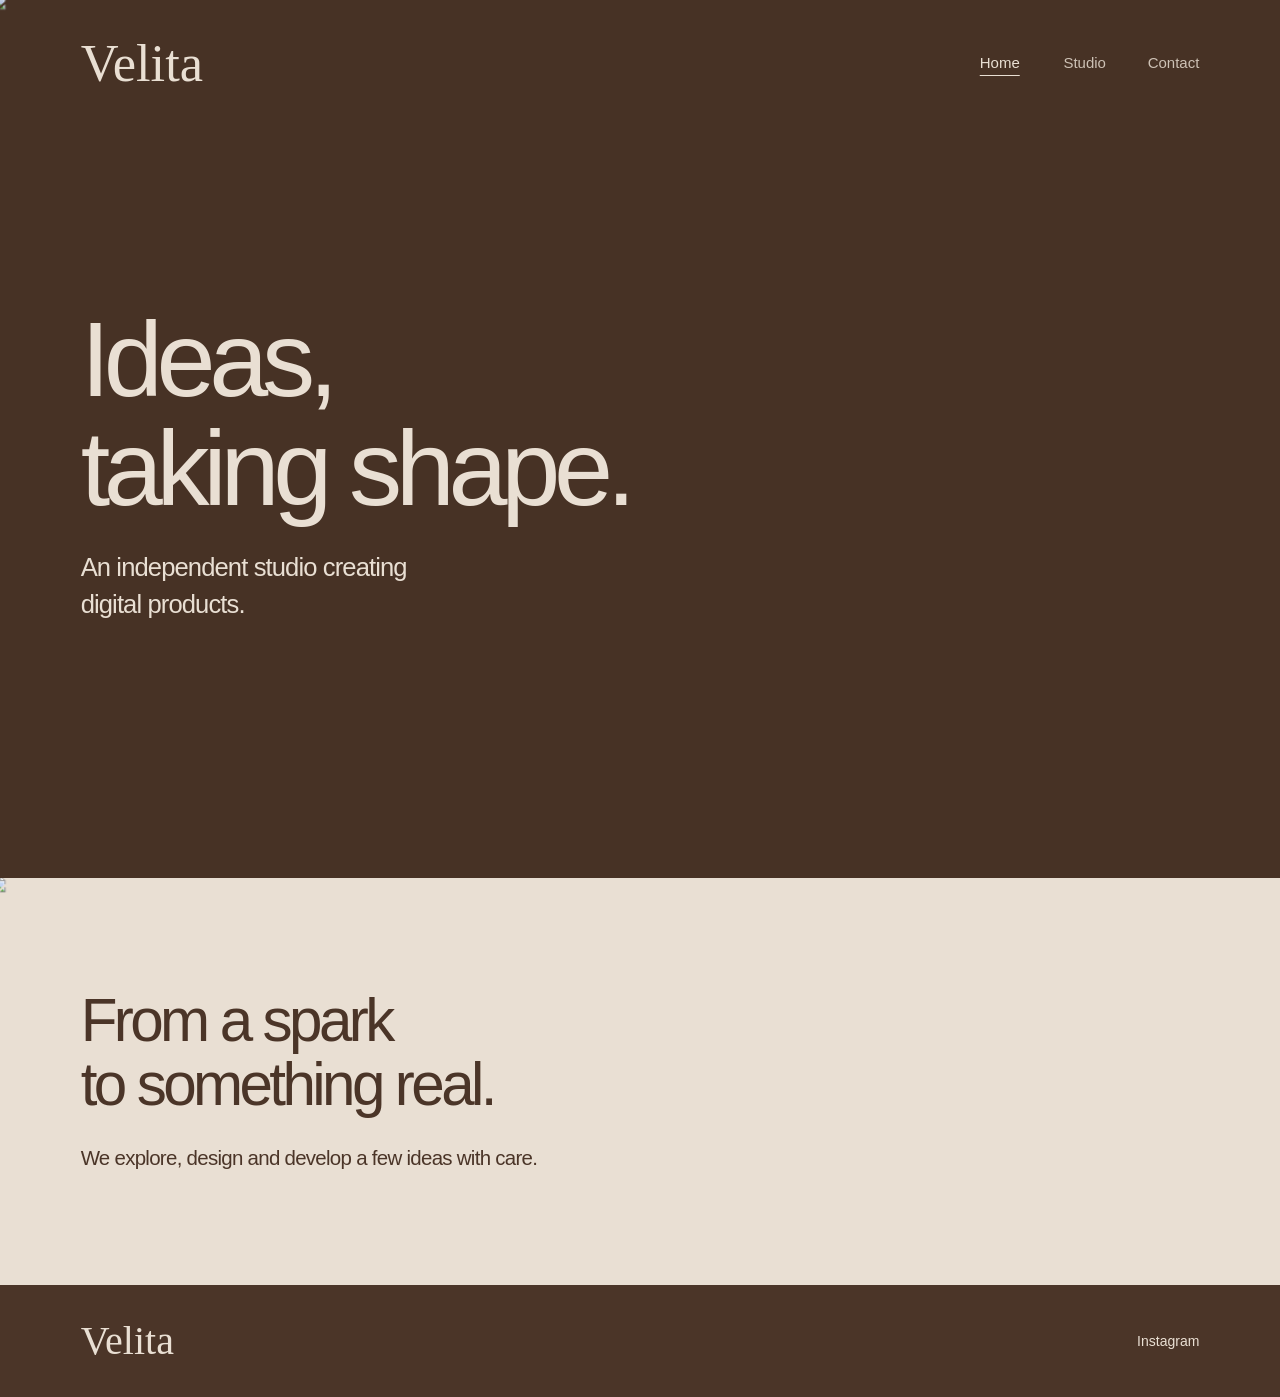
==== commit e8597605: "Revise output message to display 'Goodbye'" ====
--- a/index.html
+++ b/index.html
@@ -1,2875 +1,390 @@
-
-<!DOCTYPE html>
+<!doctype html>
 <html lang="en">
-
 <head>
-
-<link rel="icon" href="/favicon.png" type="image/png">
-
-<title>Velita | Thoughtfully Designed Mobile Applications</title>
-
-<meta name="description" content="Velita develops thoughtfully designed mobile applications that simplify everyday life. Discover our latest projects and what we're building.">
-
-<link rel="canonical" href="https://www.velita.co/">
-
-<script type="application/ld+json">
-{
-  "@context": "https://schema.org",
-  "@type": "Organization",
-  "name": "Velita",
-  "url": "https://www.velita.co/",
-  "logo": "https://www.velita.co/favicon.png",
-  "description": "Velita develops thoughtfully designed mobile applications that simplify everyday life.",
-  "email": "hello@velita.co",
-  "sameAs": [
-    "https://www.instagram.com/velita_apps/"
-  ]
-}
-</script>
-    
-<meta charset="UTF-8">
-<meta name="viewport" content="width=device-width, initial-scale=1.0">
-
-<link rel="preconnect" href="https://fonts.googleapis.com">
-<link rel="preconnect" href="https://fonts.gstatic.com" crossorigin>
-
-<link
-    href="https://fonts.googleapis.com/css2?family=Manrope:wght@300;400;500;600&family=Parisienne&display=swap"
-    rel="stylesheet"
->
-
-<style>
-
-/* ---------------------------------
-   BASE
---------------------------------- */
-
-:root{
-    --brown:#4B3528;
-    --brown-dark:#2E2019;
-    --brown-light:#644A3A;
-
-    --cream:#E9DFD3;
-    --cream-soft:#D9CABC;
-    --cream-muted:#BCA999;
-
-    --glass:rgba(255,255,255,.055);
-    --glass-strong:rgba(255,255,255,.09);
-    --border:rgba(233,223,211,.22);
-    --border-strong:rgba(233,223,211,.45);
-
-    --shadow:0 30px 80px rgba(20,10,5,.35);
-}
-
-*{
-    margin:0;
-    padding:0;
-    box-sizing:border-box;
-}
-
-html{
-    scroll-behavior:smooth;
-    background-color:#4B3528;
-    overscroll-behavior-y:none;
-}
-
-body{
-    min-height:100vh;
-    min-height:100dvh;
-    overflow-x:hidden;
-    overscroll-behavior-y:none;
-
-    background-color:#4B3528;
-
-    background:
-        radial-gradient(
-            circle at 16% 12%,
-            rgba(201,166,137,.17),
-            transparent 32%
-        ),
-        radial-gradient(
-            circle at 86% 29%,
-            rgba(233,223,211,.10),
-            transparent 28%
-        ),
-        radial-gradient(
-            circle at 45% 72%,
-            rgba(116,80,60,.28),
-            transparent 36%
-        ),
-        linear-gradient(
-            145deg,
-            #51392C 0%,
-            var(--brown) 42%,
-            #3B291F 100%
-        );
-
-    color:var(--cream);
-    font-family:'Manrope',sans-serif;
-    font-weight:300;
-}
-
-/* Subtle background texture */
-
-body::before{
-    content:"";
-    position:fixed;
-    inset:0;
-    z-index:-3;
-    pointer-events:none;
-
-    opacity:.18;
-
-    background-image:
-        repeating-linear-gradient(
-            0deg,
-            transparent,
-            transparent 2px,
-            rgba(255,255,255,.018) 2px,
-            rgba(255,255,255,.018) 3px
-        );
-}
-
-/* Large background V */
-
-body::after{
-    content:"V";
-
-    position:fixed;
-    left:-3vw;
-    top:44%;
-    transform:translateY(-50%);
-
-    z-index:-2;
-    pointer-events:none;
-
-    font-family:'Parisienne',cursive;
-    font-size:min(78vw, 900px);
-    line-height:1;
-
-    color:rgba(233,223,211,.025);
-}
-
-/* ---------------------------------
-   FLOATING BACKGROUND SHAPES
---------------------------------- */
-
-.background-shapes{
-    position:fixed;
-    inset:0;
-    z-index:-1;
-    overflow:hidden;
-    pointer-events:none;
-}
-
-.blur-shape{
-    position:absolute;
-    border-radius:50%;
-    filter:blur(20px);
-    opacity:.45;
-
-    animation:floatShape 12s ease-in-out infinite alternate;
-}
-
-.blur-shape.one{
-    width:250px;
-    height:250px;
-
-    top:8%;
-    right:-80px;
-
-    background:rgba(233,223,211,.12);
-}
-
-.blur-shape.two{
-    width:180px;
-    height:180px;
-
-    top:52%;
-    left:-70px;
-
-    background:rgba(192,149,118,.16);
-    animation-delay:-4s;
-}
-
-.blur-shape.three{
-    width:320px;
-    height:320px;
-
-    bottom:-160px;
-    right:18%;
-
-    background:rgba(233,223,211,.07);
-    animation-delay:-8s;
-}
-
-@keyframes floatShape{
-
-    from{
-        transform:translate3d(0,0,0) scale(1);
-    }
-
-    to{
-        transform:translate3d(25px,-35px,0) scale(1.08);
-    }
-}
-
-/* ---------------------------------
-   MENU
---------------------------------- */
-
-.menu-button{
-    position:fixed;
-    top:28px;
-    right:30px;
-
-    z-index:1002;
-
-    width:52px;
-    height:52px;
-
-    border:1px solid rgba(233,223,211,.22);
-    border-radius:50%;
-
-    background:rgba(46,32,25,.22);
-    backdrop-filter:blur(14px);
-    -webkit-backdrop-filter:blur(14px);
-
-    cursor:pointer;
-
-    display:flex;
-    flex-direction:column;
-    justify-content:center;
-    align-items:center;
-    gap:6px;
-
-    transition:
-        background .25s,
-        border-color .25s,
-        transform .25s;
-}
-
-.menu-button:hover{
-    transform:scale(1.05);
-    background:rgba(233,223,211,.10);
-    border-color:rgba(233,223,211,.5);
-}
-
-.menu-button span{
-    display:block;
-
-    width:24px;
-    height:1.5px;
-
-    background:var(--cream);
-
-    transition:
-        transform .3s,
-        opacity .3s;
-}
-
-.menu-button.active span:nth-child(1){
-    transform:translateY(7.5px) rotate(45deg);
-}
-
-.menu-button.active span:nth-child(2){
-    opacity:0;
-}
-
-.menu-button.active span:nth-child(3){
-    transform:translateY(-7.5px) rotate(-45deg);
-}
-
-.menu-overlay{
-    position:fixed;
-    inset:0;
-
-    z-index:999;
-
-    background:rgba(18,10,6,.56);
-
-    opacity:0;
-    visibility:hidden;
-
-    transition:
-        opacity .3s,
-        visibility .3s;
-}
-
-.menu-overlay.active{
-    opacity:1;
-    visibility:visible;
-}
-
-.menu{
-    position:fixed;
-    top:0;
-    right:-380px;
-
-    z-index:1000;
-
-    width:350px;
-    max-width:88%;
-    height:100vh;
-
-    padding:115px 48px 50px;
-
-    background:rgba(233,223,211,.97);
-    color:var(--brown);
-
-    box-shadow:-30px 0 80px rgba(20,10,5,.3);
-
-    transition:right .38s cubic-bezier(.2,.8,.2,1);
-}
-
-.menu.active{
-    right:0;
-}
-
-.menu-label{
-    margin-bottom:34px;
-
-    font-size:12px;
-    letter-spacing:4px;
-    text-transform:uppercase;
-
-    opacity:.55;
-}
-
-.menu a{
-    position:relative;
-
-    display:block;
-    width:max-content;
-
-    margin-bottom:27px;
-
-    color:var(--brown);
-    text-decoration:none;
-
-    font-size:27px;
-    font-weight:300;
-
-    transition:opacity .2s;
-}
-
-.menu a::after{
-    content:"";
-
-    position:absolute;
-    left:0;
-    bottom:-6px;
-
-    width:0;
-    height:1px;
-
-    background:var(--brown);
-
-    transition:width .25s;
-}
-
-.menu a:hover::after,
-.menu a.current::after{
-    width:100%;
-}
-
-.menu a.current{
-    font-weight:600;
-}
-
-/* ---------------------------------
-   PAGE WRAPPER
---------------------------------- */
-
-.page{
-    position:relative;
-    width:100%;
-}
-
-.content{
-    width:min(1380px, calc(100% - 80px));
-    margin:0 auto;
-}
-
-/* ---------------------------------
-   HERO
---------------------------------- */
-
-.hero{
-    position:relative;
-
-    min-height:100vh;
-
-    display:grid;
-    grid-template-columns:minmax(0, 1.05fr) minmax(330px, .95fr);
-    align-items:center;
-    gap:70px;
-
-    padding:120px 0 90px;
-}
-
-.hero-copy{
-    position:relative;
-    z-index:2;
-    text-align:left;
-}
-
-.eyebrow{
-    display:flex;
-    align-items:center;
-    gap:16px;
-
-    margin-bottom:24px;
-
-    font-size:13px;
-    letter-spacing:5px;
-    text-transform:uppercase;
-
-    color:var(--cream-soft);
-}
-
-.eyebrow::before{
-    content:"";
-
-    width:42px;
-    height:1px;
-
-    background:var(--cream-soft);
-    opacity:.7;
-}
-
-.logo{
-    font-family:'Parisienne',cursive;
-    font-size:clamp(94px, 12vw, 155px);
-    font-weight:400;
-    line-height:.9;
-
-    margin-left:-5px;
-    margin-bottom:30px;
-
-    text-shadow:0 14px 40px rgba(20,10,5,.18);
-}
-
-.hero-title{
-    max-width:650px;
-
-    margin-bottom:28px;
-
-    font-size:clamp(35px, 4.3vw, 59px);
-    font-weight:300;
-    line-height:1.12;
-    letter-spacing:-2px;
-}
-
-.hero-title strong{
-    font-weight:600;
-}
-
-.hero-description{
-    max-width:585px;
-
-    font-size:19px;
-    line-height:1.8;
-
-    color:rgba(233,223,211,.78);
-}
-
-.hero-actions{
-    display:flex;
-    align-items:center;
-    gap:18px;
-    flex-wrap:wrap;
-
-    margin-top:42px;
-}
-
-.primary-button,
-.secondary-button{
-    display:inline-flex;
-    align-items:center;
-    justify-content:center;
-    gap:12px;
-
-    min-height:54px;
-    padding:0 26px;
-
-    text-decoration:none;
-
-    font-size:13px;
-    font-weight:600;
-    letter-spacing:2px;
-    text-transform:uppercase;
-
-    transition:
-        transform .25s,
-        background .25s,
-        color .25s,
-        border-color .25s;
-}
-
-.primary-button{
-    background:var(--cream);
-    color:var(--brown);
-
-    border:1px solid var(--cream);
-}
-
-.primary-button:hover{
-    transform:translateY(-3px);
-    background:#F5ECE1;
-}
-
-.secondary-button{
-    color:var(--cream);
-    border:1px solid rgba(233,223,211,.3);
-    background:rgba(255,255,255,.025);
-}
-
-.secondary-button:hover{
-    transform:translateY(-3px);
-    border-color:rgba(233,223,211,.7);
-    background:rgba(255,255,255,.07);
-}
-
-.button-arrow{
-    font-size:18px;
-    line-height:1;
-}
-
-.hero-note{
-    display:flex;
-    align-items:center;
-    gap:10px;
-
-    margin-top:32px;
-
-    font-size:13px;
-    letter-spacing:1px;
-
-    color:rgba(233,223,211,.58);
-}
-
-.live-dot{
-    width:8px;
-    height:8px;
-
-    border-radius:50%;
-    background:#D8B89A;
-
-    box-shadow:0 0 0 7px rgba(216,184,154,.08);
-
-    animation:pulse 2.2s ease-in-out infinite;
-}
-
-@keyframes pulse{
-
-    0%,
-    100%{
-        box-shadow:0 0 0 5px rgba(216,184,154,.08);
-    }
-
-    50%{
-        box-shadow:0 0 0 11px rgba(216,184,154,.025);
-    }
-}
-
-/* ---------------------------------
-   PHONE MOCKUP
---------------------------------- */
-
-.phone-stage{
-    position:relative;
-
-    min-height:730px;
-
-    display:flex;
-    align-items:center;
-    justify-content:center;
-}
-
-.phone-glow{
-    position:absolute;
-
-    width:440px;
-    height:440px;
-
-    border-radius:50%;
-
-    background:
-        radial-gradient(
-            circle,
-            rgba(233,223,211,.18) 0%,
-            rgba(205,165,134,.08) 45%,
-            transparent 70%
-        );
-
-    filter:blur(6px);
-
-    animation:phoneGlow 4s ease-in-out infinite alternate;
-}
-
-@keyframes phoneGlow{
-
-    from{
-        transform:scale(.94);
-        opacity:.75;
-    }
-
-    to{
-        transform:scale(1.06);
-        opacity:1;
-    }
-}
-
-.phone{
-    position:relative;
-    z-index:2;
-
-    width:340px;
-    aspect-ratio:71.9 / 150;
-
-    padding:8px;
-
-    border-radius:56px;
-
-    background:
-        linear-gradient(
-            145deg,
-            #D9C7B8 0%,
-            #745848 13%,
-            #291D17 45%,
-            #9F806B 77%,
-            #39271F 100%
-        );
-
-    box-shadow:
-        0 45px 90px rgba(15,7,4,.48),
-        0 12px 35px rgba(15,7,4,.35),
-        inset 0 0 0 1px rgba(255,255,255,.25);
-
-    transform:rotate(3deg);
-
-    transition:transform .5s cubic-bezier(.2,.8,.2,1);
-}
-
-.phone-stage:hover .phone{
-    transform:rotate(0deg) translateY(-8px);
-}
-
-.phone::before{
-    content:"";
-
-    position:absolute;
-    left:-4px;
-    top:135px;
-
-    width:4px;
-    height:78px;
-
-    border-radius:3px 0 0 3px;
-
-    background:#34251E;
-
-    box-shadow:
-        0 103px 0 #34251E,
-        0 160px 0 #34251E;
-}
-
-.phone::after{
-    content:"";
-
-    position:absolute;
-    right:-4px;
-    top:190px;
-
-    width:4px;
-    height:105px;
-
-    border-radius:0 3px 3px 0;
-
-    background:#34251E;
-}
-
-.phone-screen{
-    position:relative;
-
-    width:100%;
-    height:100%;
-
-    overflow:hidden;
-
-    border-radius:49px;
-
-    background:
-        radial-gradient(
-            circle at 78% 12%,
-            rgba(222,190,163,.22),
-            transparent 30%
-        ),
-        radial-gradient(
-            circle at 20% 80%,
-            rgba(150,107,82,.22),
-            transparent 40%
-        ),
-        linear-gradient(
-            160deg,
-            #392820 0%,
-            #4B3528 45%,
-            #2E2019 100%
-        );
-
-    box-shadow:
-        inset 0 0 0 1px rgba(255,255,255,.11),
-        inset 0 0 45px rgba(0,0,0,.16);
-}
-
-.dynamic-island{
-    position:absolute;
-    top:16px;
-    left:50%;
-    transform:translateX(-50%);
-
-    z-index:5;
-
-    width:92px;
-    height:27px;
-
-    border-radius:22px;
-
-    background:#090807;
-
-    box-shadow:
-        0 2px 8px rgba(0,0,0,.35),
-        inset 0 0 0 1px rgba(255,255,255,.035);
-}
-
-.phone-status{
-    position:absolute;
-    top:21px;
-    left:23px;
-    right:23px;
-
-    z-index:4;
-
-    display:flex;
-    justify-content:space-between;
-    align-items:center;
-
-    font-size:10px;
-    font-weight:600;
-}
-
-.status-icons{
-    display:flex;
-    align-items:center;
-    gap:6px;
-}
-
-.signal{
-    display:flex;
-    align-items:flex-end;
-    gap:2px;
-}
-
-.signal span{
-    display:block;
-    width:2px;
-
-    border-radius:2px;
-    background:var(--cream);
-}
-
-.signal span:nth-child(1){
-    height:3px;
-}
-
-.signal span:nth-child(2){
-    height:5px;
-}
-
-.signal span:nth-child(3){
-    height:7px;
-}
-
-.signal span:nth-child(4){
-    height:9px;
-}
-
-.battery{
-    width:17px;
-    height:8px;
-
-    padding:1px;
-
-    border:1px solid rgba(233,223,211,.7);
-    border-radius:3px;
-}
-
-.battery::after{
-    content:"";
-
-    display:block;
-
-    width:72%;
-    height:100%;
-
-    border-radius:1px;
-    background:var(--cream);
-}
-
-.phone-content{
-    position:relative;
-
-    height:100%;
-
-    display:flex;
-    flex-direction:column;
-
-    padding:72px 22px 24px;
-}
-
-.phone-small-label{
-    margin-bottom:12px;
-
-    font-size:9px;
-    letter-spacing:3px;
-    text-transform:uppercase;
-
-    color:rgba(233,223,211,.54);
-}
-
-.phone-logo{
-    font-family:'Parisienne',cursive;
-    font-size:52px;
-    line-height:1;
-
-    margin-bottom:7px;
-}
-
-.phone-project{
-    font-size:10px;
-    font-weight:600;
-    letter-spacing:3px;
-
-    color:rgba(233,223,211,.75);
-}
-
-.phone-feature{
-    position:relative;
-
-    margin-top:27px;
-    min-height:175px;
-
-    overflow:hidden;
-
-    padding:22px;
-
-    border:1px solid rgba(233,223,211,.14);
-    border-radius:25px;
-
-    background:
-        linear-gradient(
-            145deg,
-            rgba(255,255,255,.09),
-            rgba(255,255,255,.025)
-        );
-
-    box-shadow:
-        0 20px 35px rgba(15,7,4,.16),
-        inset 0 1px 0 rgba(255,255,255,.08);
-
-    backdrop-filter:blur(12px);
-    -webkit-backdrop-filter:blur(12px);
-}
-
-.phone-feature::before{
-    content:"";
-
-    position:absolute;
-    width:120px;
-    height:120px;
-
-    right:-36px;
-    bottom:-48px;
-
-    border-radius:50%;
-
-    background:
-        radial-gradient(
-            circle at 30% 30%,
-            rgba(233,223,211,.28),
-            rgba(188,145,113,.08) 58%,
-            transparent 62%
-        );
-}
-
-.mockup-line{
-    height:7px;
-
-    margin-bottom:10px;
-
-    border-radius:10px;
-
-    background:rgba(233,223,211,.17);
-}
-
-.mockup-line.one{
-    width:47%;
-}
-
-.mockup-line.two{
-    width:78%;
-}
-
-.mockup-line.three{
-    width:62%;
-}
-
-.mockup-number{
-    margin-top:25px;
-
-    font-size:45px;
-    font-weight:300;
-    letter-spacing:-3px;
-
-    color:rgba(233,223,211,.85);
-}
-
-.mockup-caption{
-    margin-top:2px;
-
-    font-size:9px;
-    letter-spacing:2px;
-    text-transform:uppercase;
-
-    color:rgba(233,223,211,.48);
-}
-
-.mini-cards{
-    display:grid;
-    grid-template-columns:1fr 1fr;
-    gap:10px;
-
-    margin-top:12px;
-}
-
-.mini-card{
-    min-height:82px;
-
-    padding:15px;
-
-    border:1px solid rgba(233,223,211,.11);
-    border-radius:20px;
-
-    background:rgba(255,255,255,.04);
-}
-
-.mini-card-icon{
-    width:28px;
-    height:28px;
-
-    margin-bottom:12px;
-
-    border-radius:10px;
-
-    background:
-        linear-gradient(
-            145deg,
-            rgba(233,223,211,.28),
-            rgba(233,223,211,.07)
-        );
-}
-
-.mini-card-line{
-    width:75%;
-    height:5px;
-
-    margin-bottom:6px;
-
-    border-radius:8px;
-    background:rgba(233,223,211,.17);
-}
-
-.mini-card-line.short{
-    width:46%;
-}
-
-.phone-navigation{
-    display:flex;
-    justify-content:space-around;
-    align-items:center;
-
-    margin-top:auto;
-    padding-top:18px;
-}
-
-.nav-dot{
-    width:8px;
-    height:8px;
-
-    border:1px solid rgba(233,223,211,.28);
-    border-radius:50%;
-}
-
-.nav-dot.active{
-    width:27px;
-
-    border-radius:10px;
-    border:none;
-
-    background:rgba(233,223,211,.7);
-}
-
-.home-indicator{
-    position:absolute;
-    bottom:9px;
-    left:50%;
-    transform:translateX(-50%);
-
-    width:95px;
-    height:4px;
-
-    border-radius:4px;
-    background:rgba(233,223,211,.75);
-}
-
-/* Floating phone labels */
-
-.floating-card{
-    position:absolute;
-    z-index:3;
-
-    padding:15px 18px;
-
-    border:1px solid rgba(233,223,211,.17);
-    border-radius:18px;
-
-    background:rgba(46,32,25,.58);
-
-    box-shadow:0 18px 35px rgba(15,7,4,.2);
-
-    backdrop-filter:blur(14px);
-    -webkit-backdrop-filter:blur(14px);
-
-    animation:floatCard 4s ease-in-out infinite alternate;
-}
-
-.floating-card.top{
-    top:125px;
-    right:10px;
-}
-
-.floating-card.bottom{
-    left:5px;
-    bottom:125px;
-
-    animation-delay:-2s;
-}
-
-.floating-card-label{
-    margin-bottom:5px;
-
-    font-size:9px;
-    letter-spacing:2px;
-    text-transform:uppercase;
-
-    color:rgba(233,223,211,.5);
-}
-
-.floating-card-value{
-    font-size:13px;
-    font-weight:600;
-    letter-spacing:1px;
-}
-
-@keyframes floatCard{
-
-    from{
-        transform:translateY(-4px);
-    }
-
-    to{
-        transform:translateY(8px);
-    }
-}
-
-/* ---------------------------------
-   SHARED SECTIONS
---------------------------------- */
-
-.section{
-    position:relative;
-    padding:115px 0;
-}
-
-.section-heading{
-    display:flex;
-    justify-content:space-between;
-    align-items:flex-end;
-    gap:30px;
-
-    margin-bottom:48px;
-
-    text-align:left;
-}
-
-.section-number{
-    margin-bottom:13px;
-
-    font-size:12px;
-    letter-spacing:4px;
-    text-transform:uppercase;
-
-    color:rgba(233,223,211,.48);
-}
-
-.section-title{
-    font-size:clamp(34px, 5vw, 57px);
-    font-weight:300;
-    line-height:1.12;
-    letter-spacing:-2px;
-}
-
-.section-description{
-    max-width:400px;
-
-    font-size:16px;
-    line-height:1.75;
-
-    color:rgba(233,223,211,.65);
-}
-
-/* ---------------------------------
-   PROJECT SPOTLIGHT
---------------------------------- */
-
-.spotlight-section{
-    padding-top:90px;
-}
-
-.project-panel{
-    position:relative;
-
-    overflow:hidden;
-
-    display:grid;
-    grid-template-columns:1.1fr .9fr;
-    gap:55px;
-
-    padding:70px;
-
-    border:1px solid var(--border);
-    border-radius:40px;
-
-    background:
-        radial-gradient(
-            circle at 100% 0%,
-            rgba(233,223,211,.12),
-            transparent 36%
-        ),
-        linear-gradient(
-            145deg,
-            rgba(255,255,255,.085),
-            rgba(255,255,255,.025)
-        );
-
-    box-shadow:var(--shadow);
-
-    backdrop-filter:blur(18px);
-    -webkit-backdrop-filter:blur(18px);
-}
-
-.project-panel::before{
-    content:"N";
-
-    position:absolute;
-    right:-25px;
-    bottom:-115px;
-
-    font-family:'Parisienne',cursive;
-    font-size:350px;
-    line-height:1;
-
-    color:rgba(233,223,211,.035);
-}
-
-.project-copy{
-    position:relative;
-    z-index:1;
-
-    text-align:left;
-}
-
-.project-eyebrow{
-    display:flex;
-    align-items:center;
-    gap:12px;
-
-    margin-bottom:22px;
-
-    font-size:12px;
-    letter-spacing:4px;
-    text-transform:uppercase;
-
-    color:rgba(233,223,211,.58);
-}
-
-.project-eyebrow::before{
-    content:"";
-
-    width:8px;
-    height:8px;
-
-    border-radius:50%;
-    background:#D6B493;
-}
-
-.project-title{
-    margin-bottom:24px;
-
-    font-size:clamp(38px, 5vw, 64px);
-    font-weight:500;
-    letter-spacing:-2px;
-}
-
-.project-copy p{
-    max-width:560px;
-
-    font-size:18px;
-    line-height:1.8;
-
-    color:rgba(233,223,211,.72);
-}
-
-.project-meta{
-    position:relative;
-    z-index:1;
-
-    display:grid;
-    align-content:center;
-    gap:14px;
-}
-
-.meta-card{
-    display:flex;
-    align-items:center;
-    justify-content:space-between;
-    gap:20px;
-
-    min-height:92px;
-    padding:22px 24px;
-
-    border:1px solid rgba(233,223,211,.15);
-    border-radius:22px;
-
-    background:rgba(33,22,17,.22);
-}
-
-.meta-label{
-    font-size:11px;
-    letter-spacing:3px;
-    text-transform:uppercase;
-
-    color:rgba(233,223,211,.5);
-}
-
-.meta-value{
-    text-align:right;
-
-    font-size:16px;
-    font-weight:600;
-    letter-spacing:1px;
-}
-
-.status-pill{
-    display:inline-flex;
-    align-items:center;
-    gap:8px;
-
-    padding:9px 13px;
-
-    border:1px solid rgba(233,223,211,.22);
-    border-radius:30px;
-
-    font-size:11px;
-    letter-spacing:2px;
-    text-transform:uppercase;
-}
-
-.status-pill::before{
-    content:"";
-
-    width:7px;
-    height:7px;
-
-    border-radius:50%;
-    background:#D6B493;
-}
-
-.project-link{
-    display:inline-flex;
-    align-items:center;
-    gap:13px;
-
-    margin-top:35px;
-
-    color:var(--cream);
-    text-decoration:none;
-
-    font-size:13px;
-    font-weight:600;
-    letter-spacing:2px;
-    text-transform:uppercase;
-}
-
-.project-link span{
-    display:inline-flex;
-    align-items:center;
-    justify-content:center;
-
-    width:38px;
-    height:38px;
-
-    border:1px solid rgba(233,223,211,.26);
-    border-radius:50%;
-
-    transition:
-        transform .25s,
-        background .25s,
-        color .25s;
-}
-
-.project-link:hover span{
-    transform:translateX(5px);
-    background:var(--cream);
-    color:var(--brown);
-}
-
-/* ---------------------------------
-   PRINCIPLES STRIP
---------------------------------- */
-
-.principles{
-    display:grid;
-    grid-template-columns:repeat(3, 1fr);
-
-    overflow:hidden;
-
-    border-top:1px solid var(--border);
-    border-bottom:1px solid var(--border);
-}
-
-.principle{
-    position:relative;
-
-    min-height:250px;
-    padding:42px 34px;
-
-    text-align:left;
-
-    transition:background .3s;
-}
-
-.principle:not(:last-child){
-    border-right:1px solid var(--border);
-}
-
-.principle:hover{
-    background:rgba(255,255,255,.045);
-}
-
-.principle-number{
-    margin-bottom:62px;
-
-    font-size:11px;
-    letter-spacing:3px;
-
-    color:rgba(233,223,211,.45);
-}
-
-.principle-title{
-    margin-bottom:13px;
-
-    font-size:21px;
-    font-weight:500;
-}
-
-.principle-text{
-    max-width:280px;
-
-    font-size:14px;
-    line-height:1.7;
-
-    color:rgba(233,223,211,.6);
-}
-
-/* ---------------------------------
-   JOURNEY
---------------------------------- */
-
-.journey-panel{
-    padding:65px 55px;
-
-    border:1px solid var(--border);
-    border-radius:35px;
-
-    background:rgba(255,255,255,.035);
-
-    box-shadow:0 30px 70px rgba(20,10,5,.18);
-}
-
-.journey-track{
-    position:relative;
-
-    display:grid;
-    grid-template-columns:repeat(4, 1fr);
-
-    margin-top:25px;
-}
-
-.journey-track::before{
-    content:"";
-
-    position:absolute;
-    top:17px;
-    left:12.5%;
-    right:12.5%;
-
-    height:1px;
-
-    background:rgba(233,223,211,.2);
-}
-
-.journey-track::after{
-    content:"";
-
-    position:absolute;
-    top:17px;
-    left:12.5%;
-
-    width:50%;
-    height:1px;
-
-    background:var(--cream-soft);
-}
-
-.journey-step{
-    position:relative;
-    z-index:1;
-
-    text-align:center;
-}
-
-.step-dot{
-    width:35px;
-    height:35px;
-
-    margin:0 auto 22px;
-
-    border:1px solid rgba(233,223,211,.24);
-    border-radius:50%;
-
-    background:var(--brown-dark);
-
-    display:flex;
-    align-items:center;
-    justify-content:center;
-}
-
-.step-dot::after{
-    content:"";
-
-    width:7px;
-    height:7px;
-
-    border-radius:50%;
-
-    background:rgba(233,223,211,.32);
-}
-
-.journey-step.complete .step-dot,
-.journey-step.current .step-dot{
-    border-color:var(--cream-soft);
-}
-
-.journey-step.complete .step-dot::after{
-    background:var(--cream);
-}
-
-.journey-step.current .step-dot{
-    box-shadow:0 0 0 9px rgba(233,223,211,.055);
-}
-
-.journey-step.current .step-dot::after{
-    background:#D6B493;
-
-    animation:pulseJourney 2s ease-in-out infinite;
-}
-
-@keyframes pulseJourney{
-
-    0%,
-    100%{
-        transform:scale(1);
-    }
-
-    50%{
-        transform:scale(1.5);
-    }
-}
-
-.step-title{
-    margin-bottom:7px;
-
-    font-size:13px;
-    font-weight:600;
-    letter-spacing:2px;
-    text-transform:uppercase;
-}
-
-.step-label{
-    font-size:11px;
-    letter-spacing:1px;
-
-    color:rgba(233,223,211,.45);
-}
-
-/* ---------------------------------
-   LATEST UPDATE
---------------------------------- */
-
-.update-grid{
-    display:grid;
-    grid-template-columns:.72fr 1.28fr;
-    gap:24px;
-}
-
-.update-date-card,
-.update-content-card{
-    border:1px solid var(--border);
-    border-radius:30px;
-
-    background:rgba(255,255,255,.04);
-}
-
-.update-date-card{
-    min-height:300px;
-    padding:40px;
-
-    display:flex;
-    flex-direction:column;
-    justify-content:space-between;
-
-    text-align:left;
-}
-
-.update-label{
-    font-size:11px;
-    letter-spacing:4px;
-    text-transform:uppercase;
-
-    color:rgba(233,223,211,.48);
-}
-
-.update-month{
-    font-size:57px;
-    font-weight:300;
-    line-height:1;
-    letter-spacing:-3px;
-}
-
-.update-year{
-    margin-top:8px;
-
-    font-size:15px;
-    letter-spacing:5px;
-
-    color:rgba(233,223,211,.55);
-}
-
-.update-content-card{
-    padding:52px;
-
-    display:flex;
-    flex-direction:column;
-    justify-content:center;
-
-    text-align:left;
-}
-
-.update-title{
-    margin-bottom:22px;
-
-    font-size:clamp(29px, 4vw, 45px);
-    font-weight:400;
-    line-height:1.2;
-    letter-spacing:-1.5px;
-}
-
-.update-text{
-    max-width:630px;
-
-    font-size:17px;
-    line-height:1.8;
-
-    color:rgba(233,223,211,.65);
-}
-
-/* ---------------------------------
-   CALL TO ACTION
---------------------------------- */
-
-.cta{
-    text-align:center;
-}
-
-.cta-card{
-    position:relative;
-
-    overflow:hidden;
-
-    padding:90px 50px;
-
-    border:1px solid var(--border);
-    border-radius:42px;
-
-    background:
-        radial-gradient(
-            circle at 50% 0%,
-            rgba(233,223,211,.14),
-            transparent 47%
-        ),
-        rgba(255,255,255,.045);
-}
-
-.cta-card::before{
-    content:"Velita";
-
-    position:absolute;
-    left:50%;
-    top:50%;
-    transform:translate(-50%,-48%);
-
-    font-family:'Parisienne',cursive;
-    font-size:230px;
-    line-height:1;
-
-    color:rgba(233,223,211,.025);
-    white-space:nowrap;
-}
-
-.cta-content{
-    position:relative;
-    z-index:1;
-}
-
-.cta-title{
-    max-width:780px;
-
-    margin:0 auto 22px;
-
-    font-size:clamp(36px, 5vw, 60px);
-    font-weight:300;
-    line-height:1.15;
-    letter-spacing:-2px;
-}
-
-.cta-text{
-    max-width:590px;
-
-    margin:0 auto;
-
-    font-size:17px;
-    line-height:1.8;
-
-    color:rgba(233,223,211,.65);
-}
-
-.cta-actions{
-    display:flex;
-    justify-content:center;
-    gap:16px;
-    flex-wrap:wrap;
-
-    margin-top:38px;
-}
-
-/* ---------------------------------
-   FOOTER
---------------------------------- */
-
-.footer{
-    padding:55px 0 45px;
-
-    border-top:1px solid rgba(233,223,211,.13);
-}
-
-.footer-inner{
-    display:flex;
-    justify-content:space-between;
-    align-items:flex-end;
-    gap:35px;
-}
-
-.footer-brand{
-    text-align:left;
-}
-
-.footer-logo{
-    font-family:'Parisienne',cursive;
-    font-size:46px;
-    line-height:1;
-}
-
-.footer-tagline{
-    margin-top:7px;
-
-    font-size:11px;
-    letter-spacing:3px;
-    text-transform:uppercase;
-
-    color:rgba(233,223,211,.42);
-}
-
-.footer-links{
-    display:flex;
-    align-items:center;
-    gap:25px;
-    flex-wrap:wrap;
-}
-
-.footer-links a{
-    color:rgba(233,223,211,.65);
-    text-decoration:none;
-
-    font-size:13px;
-
-    transition:color .2s;
-}
-
-.footer-links a:hover{
-    color:var(--cream);
-}
-
-.copyright{
-    margin-top:35px;
-
-    text-align:center;
-
-    font-size:12px;
-    color:rgba(233,223,211,.38);
-}
-
-/* ---------------------------------
-   REVEAL ANIMATION
---------------------------------- */
-
-.reveal{
-    opacity:0;
-    transform:translateY(30px);
-
-    transition:
-        opacity .8s ease,
-        transform .8s ease;
-}
-
-.reveal.visible{
-    opacity:1;
-    transform:translateY(0);
-}
-
-/* ---------------------------------
-   TABLET
---------------------------------- */
-
-@media(max-width:960px){
-
-    .content{
-        width:min(100% - 40px, 760px);
-    }
-
-    .hero{
-        grid-template-columns:1fr;
-        gap:25px;
-
-        padding-top:125px;
-        text-align:center;
-    }
-
-    .hero-copy{
-        text-align:center;
-    }
-
-    .eyebrow{
-        justify-content:center;
-    }
-
-    .hero-title,
-    .hero-description{
-        margin-left:auto;
-        margin-right:auto;
-    }
-
-    .hero-actions,
-    .hero-note{
-        justify-content:center;
-    }
-
-    .phone-stage{
-        min-height:650px;
-    }
-
-    .section-heading{
-        display:block;
-        text-align:center;
-    }
-
-    .section-description{
-        margin:22px auto 0;
-    }
-
-    .project-panel{
-        grid-template-columns:1fr;
-        padding:55px;
-    }
-
-    .project-copy{
-        text-align:center;
-    }
-
-    .project-copy p{
-        margin:0 auto;
-    }
-
-    .project-eyebrow{
-        justify-content:center;
-    }
-
-    .project-link{
-        justify-content:center;
-    }
-
-    .principles{
-        grid-template-columns:1fr;
-    }
-
-    .principle{
-        min-height:auto;
-    }
-
-    .principle:not(:last-child){
-        border-right:none;
-        border-bottom:1px solid var(--border);
-    }
-
-    .principle-number{
-        margin-bottom:30px;
-    }
-
-    .update-grid{
-        grid-template-columns:1fr;
-    }
-
-    .update-date-card{
-        min-height:210px;
-    }
-}
-
-/* ---------------------------------
-   MOBILE
---------------------------------- */
-
-@media(max-width:620px){
-
-    .content{
-        width:calc(100% - 30px);
-    }
-
-    .menu-button{
-        top:18px;
-        right:18px;
-
-        width:48px;
-        height:48px;
-    }
-
-    .menu{
-        padding:105px 38px 40px;
-    }
-
-    .hero{
-        min-height:auto;
-        padding:110px 0 60px;
-    }
-
-    .logo{
-        font-size:88px;
-        margin-bottom:25px;
-    }
-
-    .hero-title{
-        font-size:37px;
-        letter-spacing:-1.5px;
-    }
-
-    .hero-description{
-        font-size:16px;
-    }
-
-    .hero-actions{
-        flex-direction:column;
-        align-items:stretch;
-    }
-
-    .primary-button,
-    .secondary-button{
-        width:100%;
-    }
-
-    .phone-stage{
-        min-height:560px;
-    }
-
-    .phone{
-        width:255px;
-        border-radius:49px;
-    }
-
-    .phone-screen{
-        border-radius:43px;
-    }
-
-    .phone-glow{
-        width:330px;
-        height:330px;
-    }
-
-    .floating-card.top{
-        top:90px;
-        right:-4px;
-    }
-
-    .floating-card.bottom{
-        left:-3px;
-        bottom:90px;
-    }
-
-    .section{
-        padding:80px 0;
-    }
-
-    .section-title{
-        font-size:38px;
-        letter-spacing:-1.5px;
-    }
-
-    .project-panel{
-        padding:42px 24px;
-        border-radius:30px;
-    }
-
-    .project-title{
-        font-size:43px;
-    }
-
-    .project-copy p{
-        font-size:16px;
-    }
-
-    .meta-card{
-        align-items:flex-start;
-        flex-direction:column;
-    }
-
-    .meta-value{
-        text-align:left;
-    }
-
-    .principle{
-        padding:36px 27px;
-    }
-
-    .journey-panel{
-        padding:45px 25px;
-    }
-
-    .journey-track{
-        grid-template-columns:1fr;
-        gap:32px;
-    }
-
-    .journey-track::before,
-    .journey-track::after{
-        top:17px;
-        bottom:17px;
-        left:17px;
-
-        width:1px;
-        height:auto;
-        right:auto;
-    }
-
-    .journey-track::after{
-        height:66%;
-    }
-
-    .journey-step{
-        display:grid;
-        grid-template-columns:35px 1fr;
-        column-gap:18px;
-
-        text-align:left;
-    }
-
-    .step-dot{
-        grid-row:1 / 3;
-        margin:0;
-    }
-
-    .step-title{
-        align-self:end;
-    }
-
-    .update-date-card,
-    .update-content-card{
-        border-radius:25px;
-    }
-
-    .update-date-card{
-        min-height:180px;
-        padding:32px;
-    }
-
-    .update-content-card{
-        padding:36px 27px;
-    }
-
-    .update-month{
-        font-size:48px;
-    }
-
-    .cta-card{
-        padding:70px 24px;
-        border-radius:30px;
-    }
-
-    .cta-title{
-        font-size:39px;
-    }
-
-    .cta-actions{
-        flex-direction:column;
-    }
-
-    .footer-inner{
-        align-items:center;
-        flex-direction:column;
-
-        text-align:center;
-    }
-
-    .footer-brand{
-        text-align:center;
-    }
-
-    .footer-links{
-        justify-content:center;
-    }
-}
-
-/* ---------------------------------
-   REDUCED MOTION
---------------------------------- */
-
-@media(prefers-reduced-motion:reduce){
-
-    html{
-        scroll-behavior:auto;
-    }
-
-    *,
-    *::before,
-    *::after{
-        animation:none !important;
-        transition:none !important;
-    }
-
-    .reveal{
-        opacity:1;
-        transform:none;
-    }
-}
-
-</style>
+  <meta charset="utf-8">
+  <meta name="viewport" content="width=device-width, initial-scale=1">
+  <meta name="theme-color" content="#4B3528">
+  <title>Velita — Ideas, taking shape.</title>
+  <meta name="description" content="An independent, founder-led creative studio exploring, designing and developing its own digital products.">
+  <link rel="canonical" href="https://www.velita.co/">
+  <link rel="icon" href="favicon.png" type="image/png">
+
+  <meta property="og:type" content="website">
+  <meta property="og:site_name" content="Velita">
+  <meta property="og:title" content="Velita — Ideas, taking shape.">
+  <meta property="og:description" content="An independent, founder-led creative studio exploring, designing and developing its own digital products.">
+  <meta property="og:url" content="https://www.velita.co/">
+  <meta property="og:image" content="https://www.velita.co/assets/images/signature-home.jpg">
+  <meta property="og:image:width" content="1920">
+  <meta property="og:image:height" content="1280">
+  <meta property="og:image:alt" content="A sculptural cocoa ribbon forming the Velita V in warm light">
+  <meta name="twitter:card" content="summary_large_image">
+
+  <link rel="preload" href="assets/fonts/manrope-latin-variable.woff2" as="font" type="font/woff2" crossorigin>
+  <link rel="preload" href="assets/fonts/parisienne-latin-400.woff2" as="font" type="font/woff2" crossorigin>
+
+  <style>
+@font-face {
+  font-family: Parisienne;
+  src: url("assets/fonts/parisienne-latin-400.woff2") format("woff2");
+  font-style: normal;
+  font-weight: 400;
+  font-display: swap;
+}
+@font-face {
+  font-family: Manrope;
+  src: url("assets/fonts/manrope-latin-variable.woff2") format("woff2");
+  font-style: normal;
+  font-weight: 400 600;
+  font-display: swap;
+}
+:root {
+  --brown: #4B3528;
+  --cream: #E9DFD3;
+  --gutter: clamp(24px, 6.3vw, 112px);
+  color-scheme: dark;
+}
+*, ::before, ::after { box-sizing: border-box; }
+html { background: var(--brown); scroll-behavior: smooth; }
+body {
+  margin: 0;
+  background: var(--brown);
+  color: var(--cream);
+  font-family: Manrope, Arial, sans-serif;
+  font-weight: 400;
+  line-height: 1.6;
+  -webkit-font-smoothing: antialiased;
+}
+h1, h2, p { margin: 0; }
+h1, h2 { font-weight: 400; letter-spacing: -.06em; }
+a {
+  color: inherit;
+  text-decoration: none;
+  touch-action: manipulation;
+  -webkit-tap-highlight-color: transparent;
+}
+a:focus-visible { outline: 2px solid currentColor; outline-offset: 6px; }
+main:focus { outline: none; }
+::selection { background: var(--cream); color: var(--brown); }
+.wrap {
+  width: calc(100% - var(--gutter) * 2);
+  max-width: 1680px;
+  margin-inline: auto;
+}
+.skip-link {
+  position: fixed;
+  z-index: 20;
+  top: 16px;
+  left: 16px;
+  padding: 10px 16px;
+  background: var(--cream);
+  color: var(--brown);
+  transform: translateY(-170%);
+}
+.skip-link:focus { transform: none; }
+.site-header { position: absolute; inset: 0 0 auto; z-index: 5; }
+.header-inner {
+  display: flex;
+  align-items: center;
+  justify-content: space-between;
+  gap: 24px;
+  min-height: 126px;
+}
+.wordmark {
+  display: inline-flex;
+  align-items: center;
+  min-height: 48px;
+  font-family: Parisienne, cursive;
+  font-size: clamp(44px, 4.1vw, 60px);
+  line-height: 1.2;
+}
+.site-nav {
+  display: flex;
+  align-items: center;
+  gap: clamp(24px, 3.2vw, 48px);
+  font-size: 15px;
+}
+.site-nav a {
+  display: inline-flex;
+  align-items: center;
+  justify-content: center;
+  min-width: 44px;
+  min-height: 48px;
+  transition: opacity 160ms ease;
+}
+.site-nav a:not([aria-current="page"]) { opacity: .83; }
+.site-nav a:hover { opacity: 1; }
+.site-nav a[aria-current="page"] {
+  text-decoration: underline;
+  text-decoration-thickness: 1px;
+  text-underline-offset: 7px;
+}
+.scene {
+  position: absolute;
+  inset: 0;
+  z-index: 0;
+  overflow: hidden;
+  pointer-events: none;
+}
+.scene picture { display: block; width: 100%; height: 100%; }
+.scene img {
+  display: block;
+  width: 100%;
+  height: 100%;
+  object-fit: cover;
+  object-position: center;
+  transform: translate3d(var(--scene-x, 0px), var(--scene-y, 0px), 0) scale(1.02);
+  transition: transform 900ms cubic-bezier(.2, .6, .3, 1);
+}
+.scene-shade {
+  position: absolute;
+  inset: 0;
+  z-index: 1;
+  background: rgba(30, 17, 10, .08);
+  pointer-events: none;
+}
+.hero {
+  position: relative;
+  isolation: isolate;
+  display: flex;
+  align-items: center;
+  min-height: clamp(780px, 68.6vw, 1120px);
+  overflow: hidden;
+  background: var(--brown);
+}
+.hero-copy { position: relative; z-index: 2; padding-block: 220px 170px; }
+.hero h1 {
+  font-size: clamp(76px, 8.3vw, 128px);
+  line-height: 1.03;
+  max-width: 850px;
+}
+.hero-description {
+  max-width: 560px;
+  margin-top: 26px;
+  font-size: clamp(20px, 2vw, 30px);
+  line-height: 1.45;
+  letter-spacing: -.035em;
+}
+.approach {
+  position: relative;
+  isolation: isolate;
+  display: flex;
+  align-items: center;
+  min-height: clamp(390px, 31.8vw, 540px);
+  overflow: hidden;
+  background: var(--cream);
+  color: var(--brown);
+}
+.approach .scene img { object-position: center 57%; }
+.approach-copy { position: relative; z-index: 2; padding-block: 86px; }
+.approach h2 {
+  max-width: 690px;
+  font-size: clamp(44px, 4.7vw, 72px);
+  line-height: 1.06;
+}
+.approach p {
+  max-width: 670px;
+  margin-top: 25px;
+  font-size: clamp(17px, 1.6vw, 24px);
+  line-height: 1.55;
+  letter-spacing: -.035em;
+}
+.approach ::selection { color: var(--cream); background: var(--brown); }
+.site-footer { position: relative; z-index: 2; background: var(--brown); }
+.footer-inner {
+  display: flex;
+  align-items: center;
+  justify-content: space-between;
+  gap: 24px;
+  min-height: 112px;
+}
+.footer-wordmark { font-size: 40px; }
+.social-link {
+  display: inline-flex;
+  align-items: center;
+  min-height: 48px;
+  font-size: 14px;
+}
+.social-link:hover { text-decoration: underline; text-underline-offset: 5px; }
+
+@media (min-width: 1800px) {
+  .hero-copy { padding-block: 260px 200px; }
+}
+@media (max-width: 1000px) {
+  .header-inner { min-height: 108px; }
+  .wordmark { font-size: 48px; }
+  .site-nav { font-size: 14px; gap: 28px; }
+  .hero { min-height: 800px; }
+  .hero h1 { font-size: 80px; }
+  .hero-description { max-width: 400px; font-size: 23px; }
+  .hero .scene img { object-position: 53% center; }
+  .approach { min-height: 410px; }
+  .approach h2 { font-size: 52px; }
+  .approach p { max-width: 420px; font-size: 19px; }
+}
+@media (max-width: 700px) {
+  :root { --gutter: 26px; }
+  .header-inner { min-height: 96px; gap: 16px; }
+  .wordmark { font-size: 40px; }
+  .site-nav { font-size: 13px; gap: 19px; }
+  .hero {
+    min-height: 850px;
+    min-height: max(830px, 100svh);
+    align-items: flex-start;
+  }
+  .hero .scene img { object-position: center; transform: none; }
+  .hero .scene-shade { display: none; }
+  .hero-copy { padding-block: 160px 430px; }
+  .hero h1 {
+    font-size: clamp(53px, 12.2vw, 82px);
+    line-height: 1.05;
+    letter-spacing: -.055em;
+    max-width: 540px;
+  }
+  .hero-description {
+    max-width: 340px;
+    margin-top: 22px;
+    font-size: 19px;
+    line-height: 1.5;
+    letter-spacing: -.025em;
+  }
+  .approach {
+    display: flex;
+    flex-direction: column;
+    align-items: stretch;
+    min-height: 0;
+    padding-bottom: 0;
+  }
+  .approach-copy { order: 1; padding-block: 62px 42px; }
+  .approach h2 { max-width: 460px; font-size: clamp(38px, 9.3vw, 60px); }
+  .approach p { max-width: 370px; font-size: 17px; margin-top: 23px; }
+  .approach .scene { position: relative; inset: auto; order: 2; height: 240px; }
+  .approach .scene img { object-position: 75% 68%; transform: scale(1.12); }
+  .footer-inner { min-height: 96px; }
+  .footer-wordmark { font-size: 34px; }
+  .social-link { font-size: 13px; }
+}
+@media (max-width: 370px) {
+  :root { --gutter: 20px; }
+  .wordmark { font-size: 35px; }
+  .site-nav { gap: 14px; font-size: 12px; }
+  .hero-copy { padding-top: 145px; }
+  .hero h1 { font-size: 47px; }
+  .hero-description { font-size: 17px; max-width: 270px; }
+}
+@media (prefers-reduced-motion: no-preference) {
+  .hero-copy { animation: content-in 650ms cubic-bezier(.2, .65, .3, 1) both; }
+  @keyframes content-in {
+    from { opacity: 0; transform: translateY(9px); }
+    to { opacity: 1; transform: none; }
+  }
+}
+@media (prefers-reduced-motion: reduce) {
+  html { scroll-behavior: auto; }
+  *, ::before, ::after { animation: none !important; transition: none !important; }
+}
+  </style>
+
+  <script type="application/ld+json">
+  {
+    "@context": "https://schema.org",
+    "@type": "Organization",
+    "name": "Velita",
+    "url": "https://www.velita.co/",
+    "logo": "https://www.velita.co/favicon.png",
+    "description": "An independent creative development studio exploring, designing and building its own digital products.",
+    "email": "hello@velita.co",
+    "sameAs": ["https://www.instagram.com/velita_apps/"]
+  }
+  </script>
 </head>
 
 <body>
-
-<div class="background-shapes" aria-hidden="true">
-    <div class="blur-shape one"></div>
-    <div class="blur-shape two"></div>
-    <div class="blur-shape three"></div>
-</div>
-
-<button
-    class="menu-button"
-    id="menuButton"
-    aria-label="Open menu"
-    aria-expanded="false"
->
-    <span></span>
-    <span></span>
-    <span></span>
-</button>
-
-<div class="menu-overlay" id="menuOverlay"></div>
-
-<nav class="menu" id="menu" aria-label="Main navigation">
-
-    <div class="menu-label">
-        Navigation
+  <a class="skip-link" href="#main">Skip to content</a>
+
+  <header class="site-header">
+    <div class="wrap header-inner">
+      <a class="wordmark" href="index.html" aria-label="Velita home">Velita</a>
+      <nav class="site-nav" aria-label="Main navigation">
+        <a href="index.html" aria-current="page">Home</a>
+        <a href="about.html">Studio</a>
+        <a href="contact.html">Contact</a>
+      </nav>
     </div>
-
-    <a href="index.html" class="current">
-        Home
-    </a>
-
-    <a href="about.html">
-        About Us
-    </a>
-
-    <a href="contact.html">
-        Contact
-    </a>
-
-</nav>
-
-<div class="page">
-
-    <!-- HERO -->
-
-    <header class="hero content">
-
-        <div class="hero-copy">
-
-            <div class="eyebrow">
-                Independent App Studio
-            </div>
-
-            <div class="logo">
-                Velita
-            </div>
-
-            <h1 class="hero-title">
-                Beautifully designed apps for
-                <strong>everyday life.</strong>
-            </h1>
-
-            <p class="hero-description">
-                Velita develops thoughtful mobile applications
-                that combine elegant design, intuitive experiences
-                and practical functionality.
-            </p>
-
-            <div class="hero-actions">
-
-                <a
-                    class="primary-button"
-                    href="#project-spotlight"
-                >
-                    Explore Project Nova
-                    <span class="button-arrow">↓</span>
-                </a>
-
-                <a
-                    class="secondary-button"
-                    href="about.html"
-                >
-                    About Velita
-                </a>
-
-            </div>
-
-            <div class="hero-note">
-
-                <span class="live-dot"></span>
-
-                Project Nova is currently in active development
-
-            </div>
-
-        </div>
-
-        <div class="phone-stage" aria-label="Abstract Project Nova app preview">
-
-            <div class="phone-glow"></div>
-
-            <div class="floating-card top">
-
-                <div class="floating-card-label">
-                    Status
-                </div>
-
-                <div class="floating-card-value">
-                    In Development
-                </div>
-
-            </div>
-
-            <div class="floating-card bottom">
-
-                <div class="floating-card-label">
-                    Target
-                </div>
-
-                <div class="floating-card-value">
-                    Q4 2026
-                </div>
-
-            </div>
-
-            <div class="phone">
-
-                <div class="phone-screen">
-
-                    <div class="dynamic-island"></div>
-
-                    <div class="phone-status">
-
-                        <span>9:41</span>
-
-                        <div class="status-icons">
-
-                            <div class="signal">
-                                <span></span>
-                                <span></span>
-                                <span></span>
-                                <span></span>
-                            </div>
-
-                            <div class="battery"></div>
-
-                        </div>
-
-                    </div>
-
-                    <div class="phone-content">
-
-                        <div class="phone-small-label">
-                            Introducing
-                        </div>
-
-                        <div class="phone-logo">
-                            Velita
-                        </div>
-
-                        <div class="phone-project">
-                            PROJECT NOVA
-                        </div>
-
-                        <div class="phone-feature">
-
-                            <div class="mockup-line one"></div>
-                            <div class="mockup-line two"></div>
-                            <div class="mockup-line three"></div>
-
-                            <div class="mockup-number">
-                                01
-                            </div>
-
-                            <div class="mockup-caption">
-                                Designed for everyday life
-                            </div>
-
-                        </div>
-
-                        <div class="mini-cards">
-
-                            <div class="mini-card">
-
-                                <div class="mini-card-icon"></div>
-
-                                <div class="mini-card-line"></div>
-                                <div class="mini-card-line short"></div>
-
-                            </div>
-
-                            <div class="mini-card">
-
-                                <div class="mini-card-icon"></div>
-
-                                <div class="mini-card-line"></div>
-                                <div class="mini-card-line short"></div>
-
-                            </div>
-
-                        </div>
-
-                        <div class="phone-navigation">
-
-                            <div class="nav-dot active"></div>
-                            <div class="nav-dot"></div>
-                            <div class="nav-dot"></div>
-
-                        </div>
-
-                    </div>
-
-                    <div class="home-indicator"></div>
-
-                </div>
-
-            </div>
-
-        </div>
-
-    </header>
-
-    <main>
-
-        <!-- PROJECT SPOTLIGHT -->
-
-        <section
-            class="section spotlight-section content reveal"
-            id="project-spotlight"
-        >
-
-            <div class="section-heading">
-
-                <div>
-
-                    <div class="section-number">
-                        01 / Project Spotlight
-                    </div>
-
-                    <h2 class="section-title">
-                        Something new is taking shape.
-                    </h2>
-
-                </div>
-
-                <p class="section-description">
-                    Our first application is being thoughtfully
-                    developed from concept to launch.
-                </p>
-
-            </div>
-
-            <div class="project-panel">
-
-                <div class="project-copy">
-
-                    <div class="project-eyebrow">
-                        Our First Application
-                    </div>
-
-                    <h3 class="project-title">
-                        Project Nova
-                    </h3>
-
-                    <p>
-                        Project Nova is Velita's first consumer mobile
-                        application. We are currently shaping its design,
-                        functionality and overall experience before its
-                        planned release.
-                    </p>
-
-                    <a
-                        class="project-link"
-                        href="about.html#current-projects"
-                    >
-                        Discover Project Nova
-
-                        <span>→</span>
-                    </a>
-
-                </div>
-
-                <div class="project-meta">
-
-                    <div class="meta-card">
-
-                        <div class="meta-label">
-                            Status
-                        </div>
-
-                        <div class="meta-value">
-
-                            <span class="status-pill">
-                                In Development
-                            </span>
-
-                        </div>
-
-                    </div>
-
-                    <div class="meta-card">
-
-                        <div class="meta-label">
-                            Target Release
-                        </div>
-
-                        <div class="meta-value">
-                            Q4 2026
-                        </div>
-
-                    </div>
-
-                    <div class="meta-card">
-
-                        <div class="meta-label">
-                            Platforms
-                        </div>
-
-                        <div class="meta-value">
-                            Mobile
-                        </div>
-
-                    </div>
-
-                </div>
-
-            </div>
-
-        </section>
-
-        <!-- PRODUCT PRINCIPLES -->
-
-        <section class="section content reveal">
-
-            <div class="section-heading">
-
-                <div>
-
-                    <div class="section-number">
-                        02 / Built With Purpose
-                    </div>
-
-                    <h2 class="section-title">
-                        Thoughtful from the first tap.
-                    </h2>
-
-                </div>
-
-                <p class="section-description">
-                    Every Velita product begins with simplicity,
-                    usefulness and careful attention to detail.
-                </p>
-
-            </div>
-
-            <div class="principles">
-
-                <article class="principle">
-
-                    <div class="principle-number">
-                        01
-                    </div>
-
-                    <h3 class="principle-title">
-                        Mobile First
-                    </h3>
-
-                    <p class="principle-text">
-                        Experiences designed specifically for the way
-                        people use their phones every day.
-                    </p>
-
-                </article>
-
-                <article class="principle">
-
-                    <div class="principle-number">
-                        02
-                    </div>
-
-                    <h3 class="principle-title">
-                        Simple by Design
-                    </h3>
-
-                    <p class="principle-text">
-                        Clear interfaces that feel natural, focused
-                        and effortless to navigate.
-                    </p>
-
-                </article>
-
-                <article class="principle">
-
-                    <div class="principle-number">
-                        03
-                    </div>
-
-                    <h3 class="principle-title">
-                        Everyday Utility
-                    </h3>
-
-                    <p class="principle-text">
-                        Practical applications built to make ordinary
-                        routines feel a little easier.
-                    </p>
-
-                </article>
-
-            </div>
-
-        </section>
-
-        <!-- DEVELOPMENT JOURNEY -->
-
-        <section class="section content reveal">
-
-            <div class="section-heading">
-
-                <div>
-
-                    <div class="section-number">
-                        03 / Development Journey
-                    </div>
-
-                    <h2 class="section-title">
-                        From idea to launch.
-                    </h2>
-
-                </div>
-
-                <p class="section-description">
-                    Project Nova has moved beyond its initial concept
-                    and is now in active development.
-                </p>
-
-            </div>
-
-            <div class="journey-panel">
-
-                <div class="journey-track">
-
-                    <div class="journey-step complete">
-
-                        <div class="step-dot"></div>
-
-                        <div class="step-title">
-                            Concept
-                        </div>
-
-                        <div class="step-label">
-                            Completed
-                        </div>
-
-                    </div>
-
-                    <div class="journey-step complete">
-
-                        <div class="step-dot"></div>
-
-                        <div class="step-title">
-                            Design
-                        </div>
-
-                        <div class="step-label">
-                            In Progress
-                        </div>
-
-                    </div>
-
-                    <div class="journey-step current">
-
-                        <div class="step-dot"></div>
-
-                        <div class="step-title">
-                            Development
-                        </div>
-
-                        <div class="step-label">
-                            Current Stage
-                        </div>
-
-                    </div>
-
-                    <div class="journey-step">
-
-                        <div class="step-dot"></div>
-
-                        <div class="step-title">
-                            Launch
-                        </div>
-
-                        <div class="step-label">
-                            Q4 2026
-                        </div>
-
-                    </div>
-
-                </div>
-
-            </div>
-
-        </section>
-
-        <!-- LATEST UPDATE -->
-
-        <section class="section content reveal">
-
-            <div class="section-heading">
-
-                <div>
-
-                    <div class="section-number">
-                        04 / Latest Update
-                    </div>
-
-                    <h2 class="section-title">
-                        Development is underway.
-                    </h2>
-
-                </div>
-
-            </div>
-
-            <div class="update-grid">
-
-                <div class="update-date-card">
-
-                    <div class="update-label">
-                        Project Update
-                    </div>
-
-                    <div>
-
-                        <div class="update-month">
-                            July
-                        </div>
-
-                        <div class="update-year">
-                            2026
-                        </div>
-
-                    </div>
-
-                </div>
-
-                <div class="update-content-card">
-
-                    <h3 class="update-title">
-                        Project Nova enters active development.
-                    </h3>
-
-                    <p class="update-text">
-                        We are currently refining the application's
-                        design, core functionality and overall user
-                        experience. More information will be shared
-                        as development progresses.
-                    </p>
-
-                </div>
-
-            </div>
-
-        </section>
-
-        <!-- CALL TO ACTION -->
-
-        <section class="section cta content reveal">
-
-            <div class="cta-card">
-
-                <div class="cta-content">
-
-                    <h2 class="cta-title">
-                        The first chapter of Velita is being built now.
-                    </h2>
-
-                    <p class="cta-text">
-                        Learn more about our approach, our vision and
-                        the project currently in development.
-                    </p>
-
-                    <div class="cta-actions">
-
-                        <a
-                            class="primary-button"
-                            href="about.html#current-projects"
-                        >
-                            Discover Project Nova
-                            <span class="button-arrow">→</span>
-                        </a>
-
-                        <a
-                            class="secondary-button"
-                            href="contact.html"
-                        >
-                            Contact Velita
-                        </a>
-
-                    </div>
-
-                </div>
-
-            </div>
-
-        </section>
-
-    </main>
-
-    <!-- FOOTER -->
-
-    <footer class="footer">
-
-        <div class="content">
-
-            <div class="footer-inner">
-
-                <div class="footer-brand">
-
-                    <div class="footer-logo">
-                        Velita
-                    </div>
-
-                    <div class="footer-tagline">
-                        Mobile App Development
-                    </div>
-
-                </div>
-
-                <div class="footer-links">
-
-                    <a href="index.html">
-                        Home
-                    </a>
-
-                    <a href="about.html">
-                        About Us
-                    </a>
-
-                    <a href="contact.html">
-                        Contact
-                    </a>
-
-                    <a href="mailto:hello@velita.co">
-                        hello@velita.co
-                    </a>
-
-                    <a
-                        href="https://instagram.com/velita_apps"
-                        target="_blank"
-                        rel="noopener noreferrer"
-                    >
-                        Instagram
-                    </a>
-
-                </div>
-
-            </div>
-
-            <div class="copyright">
-                © 2026 Velita. All rights reserved.
-            </div>
-
-        </div>
-
-    </footer>
-
-</div>
-
-<script>
-
-const menuButton = document.getElementById("menuButton");
-const menu = document.getElementById("menu");
-const menuOverlay = document.getElementById("menuOverlay");
-
-function openMenu(){
-
-    menu.classList.add("active");
-    menuOverlay.classList.add("active");
-    menuButton.classList.add("active");
-
-    menuButton.setAttribute("aria-expanded", "true");
-    menuButton.setAttribute("aria-label", "Close menu");
-
-}
-
-function closeMenu(){
-
-    menu.classList.remove("active");
-    menuOverlay.classList.remove("active");
-    menuButton.classList.remove("active");
-
-    menuButton.setAttribute("aria-expanded", "false");
-    menuButton.setAttribute("aria-label", "Open menu");
-
-}
-
-function toggleMenu(){
-
-    if(menu.classList.contains("active")){
-        closeMenu();
-    }else{
-        openMenu();
-    }
-
-}
-
-menuButton.addEventListener("click", toggleMenu);
-menuOverlay.addEventListener("click", closeMenu);
-
-document.addEventListener("keydown", function(event){
-
-    if(event.key === "Escape"){
-        closeMenu();
-    }
-
-});
-
-/* Close the menu after selecting a menu link */
-
-menu.querySelectorAll("a").forEach(function(link){
-
-    link.addEventListener("click", closeMenu);
-
-});
-
-/* Scroll reveal */
-
-const revealElements = document.querySelectorAll(".reveal");
-
-if("IntersectionObserver" in window){
-
-    const revealObserver = new IntersectionObserver(
-
-        function(entries, observer){
-
-            entries.forEach(function(entry){
-
-                if(entry.isIntersecting){
-
-                    entry.target.classList.add("visible");
-                    observer.unobserve(entry.target);
-
-                }
-
-            });
-
-        },
-
-        {
-            threshold:0.12
-        }
-
-    );
-
-    revealElements.forEach(function(element){
-        revealObserver.observe(element);
+  </header>
+
+  <main id="main" tabindex="-1">
+    <section class="hero" data-scene aria-labelledby="home-title">
+      <div class="scene" aria-hidden="true">
+        <picture>
+          <source media="(max-width:700px)" srcset="assets/images/signature-home-mobile.jpg">
+          <img src="assets/images/signature-home.jpg" width="1920" height="1280" alt="" fetchpriority="high">
+        </picture>
+      </div>
+      <div class="scene-shade" aria-hidden="true"></div>
+
+      <div class="wrap hero-copy">
+        <h1 id="home-title">Ideas,<br>taking shape.</h1>
+        <p class="hero-description">An independent studio creating<br> digital products.</p>
+      </div>
+    </section>
+
+    <section class="approach" aria-labelledby="approach-title">
+      <div class="scene" aria-hidden="true">
+        <img src="assets/images/signature-approach.jpg" width="1774" height="887" alt="" loading="lazy" decoding="async">
+      </div>
+      <div class="wrap approach-copy">
+        <h2 id="approach-title">From a spark<br>to something real.</h2>
+        <p>We explore, design and develop a few ideas with care.</p>
+      </div>
+    </section>
+  </main>
+
+  <footer class="site-footer">
+    <div class="wrap footer-inner">
+      <a class="wordmark footer-wordmark" href="index.html" aria-label="Velita home">Velita</a>
+      <a class="social-link" href="https://www.instagram.com/velita_apps/" target="_blank" rel="noopener noreferrer" aria-label="Velita on Instagram (opens in a new tab)">Instagram</a>
+    </div>
+  </footer>
+
+  <script>
+  (() => {
+    "use strict";
+
+    const motion = window.matchMedia("(hover: hover) and (pointer: fine) and (prefers-reduced-motion: no-preference)");
+
+    document.querySelectorAll("[data-scene]").forEach((section) => {
+      const image = section.querySelector(".scene img");
+      if (!image) return;
+
+      let frame = 0;
+
+      const reset = () => {
+        cancelAnimationFrame(frame);
+        image.style.removeProperty("--scene-x");
+        image.style.removeProperty("--scene-y");
+      };
+
+      section.addEventListener("pointermove", (event) => {
+        if (!motion.matches || event.pointerType !== "mouse") return;
+
+        cancelAnimationFrame(frame);
+        frame = requestAnimationFrame(() => {
+          const bounds = section.getBoundingClientRect();
+          const x = (event.clientX - bounds.left) / bounds.width - .5;
+          const y = (event.clientY - bounds.top) / bounds.height - .5;
+
+          image.style.setProperty("--scene-x", (x * 8).toFixed(2) + "px");
+          image.style.setProperty("--scene-y", (y * 6).toFixed(2) + "px");
+        });
+      }, { passive: true });
+
+      section.addEventListener("pointerleave", reset);
+
+      if (motion.addEventListener) motion.addEventListener("change", reset);
+      else motion.addListener(reset);
     });
-
-}else{
-
-    revealElements.forEach(function(element){
-        element.classList.add("visible");
-    });
-
-}
-
-</script>
-
+  })();
+  </script>
 </body>
 </html>
